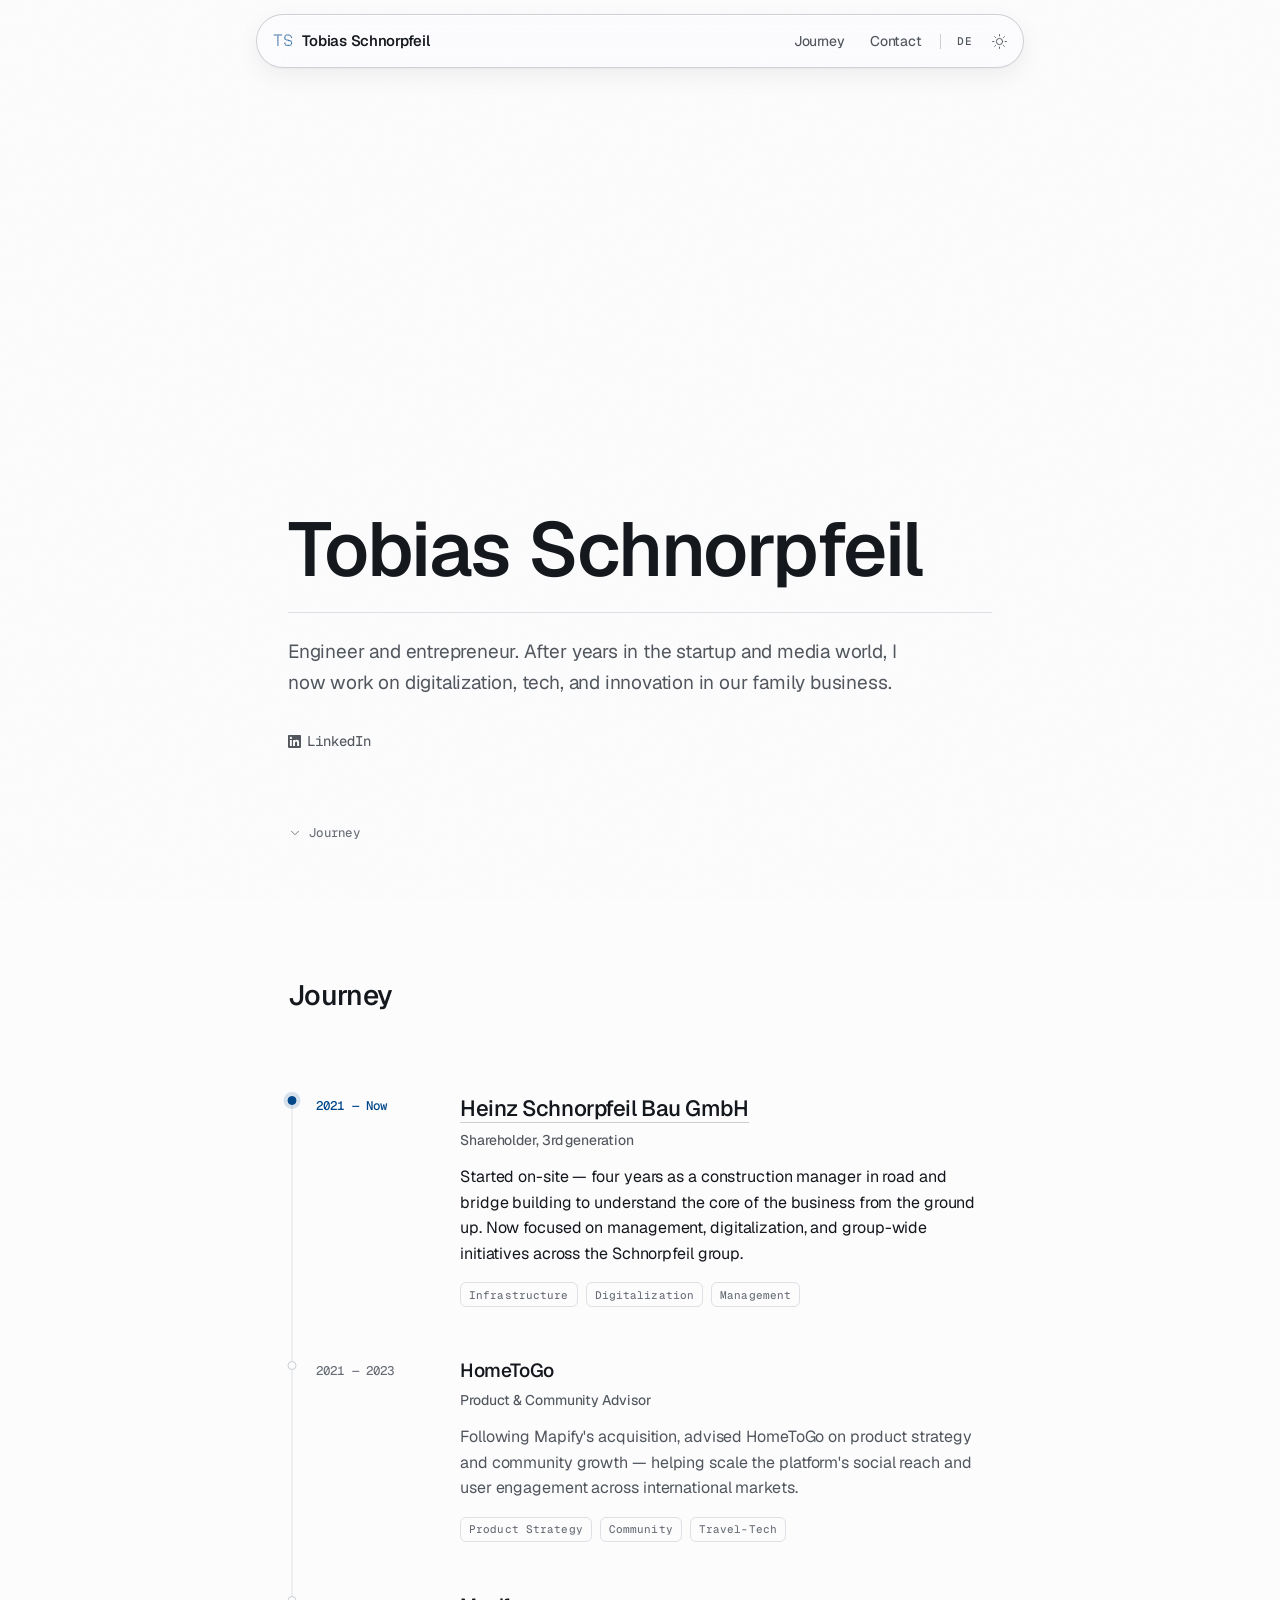
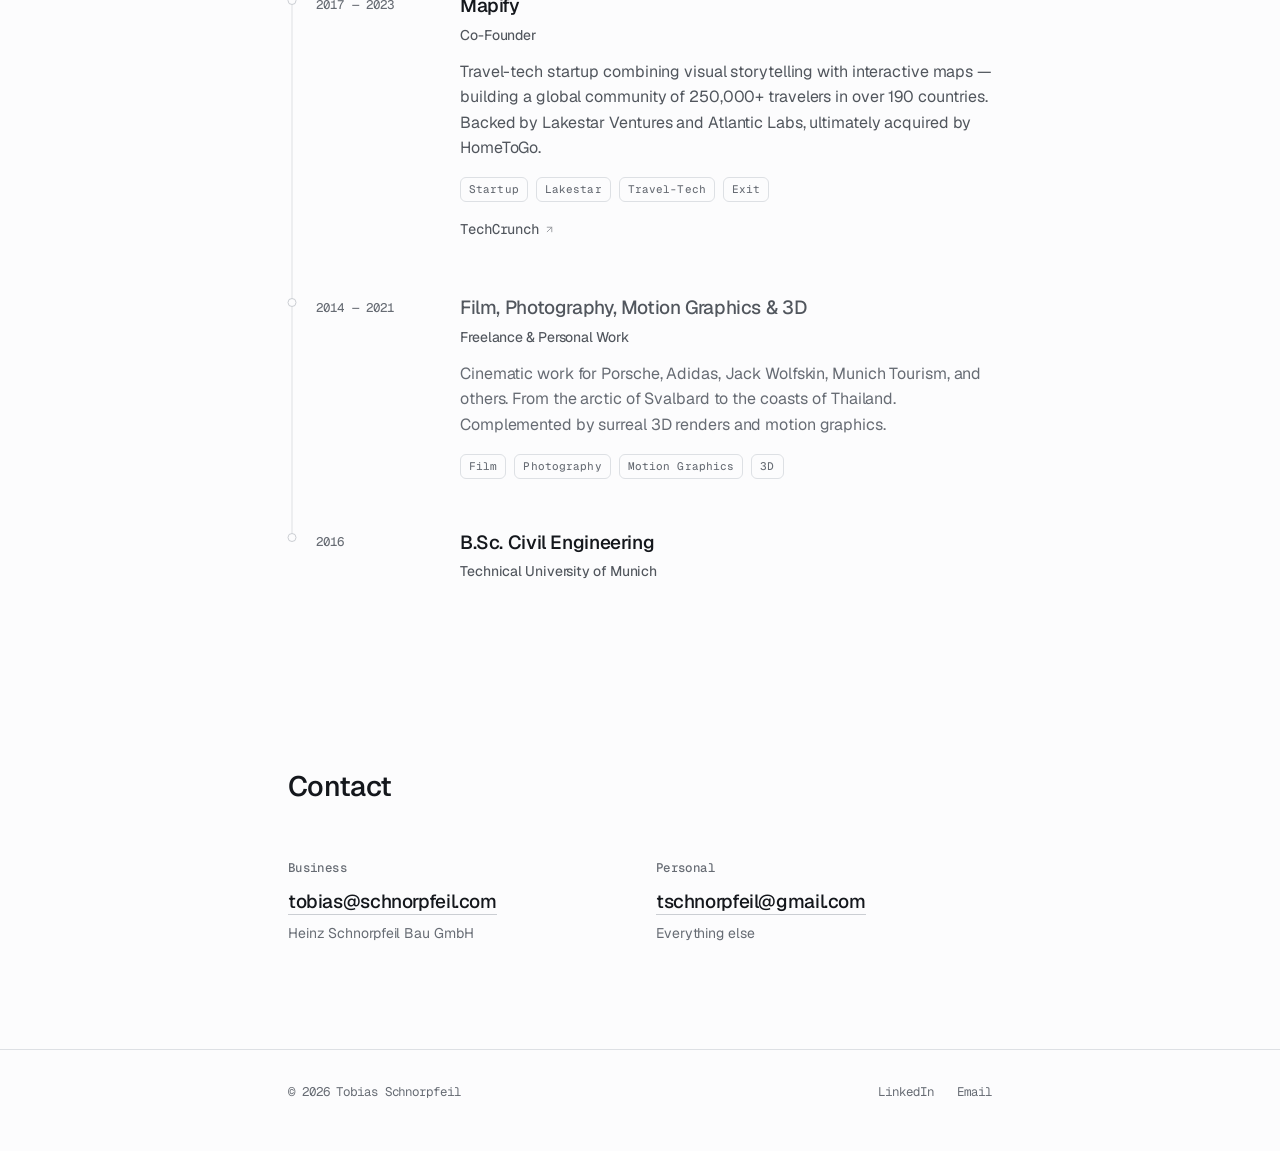
==== index.html @ 25270594 "chore(seo): apply 10/10 audit improvements" ====
<!DOCTYPE html>
<html lang="en" data-theme="light">

<head>
    <meta charset="UTF-8">
    <meta name="viewport" content="width=device-width, initial-scale=1.0, viewport-fit=cover">
    <title>Tobias Schnorpfeil — Engineer & Entrepreneur</title>
    <meta name="description" content="Tobias Schnorpfeil — Engineer & entrepreneur driving digitalization at Heinz Schnorpfeil Bau. Co-founder of Mapify (acquired by HomeToGo).">
    <link rel="alternate" type="text/plain" href="https://tschnorpfeil.com/llms.txt" title="LLM Context">
    <meta name="theme-color" content="#fcfcfd" media="(prefers-color-scheme: light)">
    <meta name="theme-color" content="#0c0e12" media="(prefers-color-scheme: dark)">
    <link rel="icon" type="image/svg+xml" href="/favicon.svg">
    <link rel="icon" type="image/png" sizes="32x32" href="/favicon.png">
    <link rel="apple-touch-icon" sizes="180x180" href="/apple-touch-icon.png">

    <!-- Preload the faces the hero entrance needs immediately -->
    <link rel="preload" href="/fonts/Geist-Variable.woff2" as="font" type="font/woff2" crossorigin>
    <link rel="preload" href="/fonts/GeistPixel-Grid.woff2" as="font" type="font/woff2" crossorigin>
    <link rel="preload" href="/fonts/GeistPixel-Square.woff2" as="font" type="font/woff2" crossorigin>
    <link rel="preload" href="/fonts/GeistPixel-Line.woff2" as="font" type="font/woff2" crossorigin>

    <!-- Set theme before first paint (no flash of light for dark-mode users) -->
    <script>
        (function () {
            try {
                var el = document.documentElement;
                var t = localStorage.getItem('theme') ||
                    (matchMedia('(prefers-color-scheme:dark)').matches ? 'dark' : 'light');
                el.setAttribute('data-theme', t);
                /* Arm the hero "resolve" entrance before paint (no flash), only
                   when motion is allowed. Failsafe drops the class after the
                   run so a stalled script can never leave the name hidden. */
                if (!matchMedia('(prefers-reduced-motion: reduce)').matches) {
                    el.classList.add('anim');
                    setTimeout(function () { el.classList.remove('anim'); }, 2600);
                }
            } catch (e) {}
        })();
    </script>

    <!-- SEO / GEO -->
    <link rel="canonical" href="https://tschnorpfeil.com/">
    <link rel="alternate" hreflang="en" href="https://tschnorpfeil.com/">
    <link rel="alternate" hreflang="de" href="https://tschnorpfeil.com/de/">
    <link rel="alternate" hreflang="x-default" href="https://tschnorpfeil.com/">
    <meta name="robots" content="index, follow">
    <meta name="author" content="Tobias Schnorpfeil">

    <!-- Open Graph -->
    <meta property="og:type" content="profile">
    <meta property="profile:first_name" content="Tobias">
    <meta property="profile:last_name" content="Schnorpfeil">
    <meta property="og:url" content="https://tschnorpfeil.com/">
    <meta property="og:site_name" content="Tobias Schnorpfeil">
    <meta property="og:title" content="Tobias Schnorpfeil — Engineer & Entrepreneur">
    <meta property="og:description" content="Tobias Schnorpfeil — Engineer & entrepreneur driving digitalization at Heinz Schnorpfeil Bau. Co-founder of Mapify (acquired by HomeToGo).">
    <meta property="og:image" content="https://tschnorpfeil.com/og-image.png">
    <meta property="og:image:width" content="1200">
    <meta property="og:image:height" content="630">
    <meta property="og:image:alt" content="Tobias Schnorpfeil — Engineer & Entrepreneur">
    <meta property="og:locale" content="en_US">
    <meta property="og:locale:alternate" content="de_DE">

    <!-- Twitter Card -->
    <meta name="twitter:card" content="summary_large_image">
    <meta name="twitter:title" content="Tobias Schnorpfeil — Engineer & Entrepreneur">
    <meta name="twitter:description" content="Tobias Schnorpfeil — Engineer & entrepreneur driving digitalization at Heinz Schnorpfeil Bau. Co-founder of Mapify (acquired by HomeToGo).">
    <meta name="twitter:image" content="https://tschnorpfeil.com/og-image.png">
    <meta name="twitter:image:alt" content="Tobias Schnorpfeil — Engineer & Entrepreneur">

    <!-- Schema.org JSON-LD (Generative Engine Optimization) -->
    <script type="application/ld+json">
    {
        "@context": "https://schema.org",
        "@graph": [
            {
                "@type": "Person",
                "@id": "https://tschnorpfeil.com/#person",
                "name": "Tobias Schnorpfeil",
                "url": "https://tschnorpfeil.com/",
                "image": "https://tschnorpfeil.com/og-image.png",
                "description": "Tobias Schnorpfeil — Engineer & entrepreneur driving digitalization at Heinz Schnorpfeil Bau. Co-founder of Mapify (acquired by HomeToGo).",
                "jobTitle": "Engineer & Entrepreneur",
                "email": "mailto:tobias@schnorpfeil.com",
                "knowsLanguage": [
                    "en",
                    "de"
                ],
                "worksFor": {
                    "@type": "Organization",
                    "name": "Heinz Schnorpfeil Bau GmbH",
                    "url": "https://www.schnorpfeil.com",
                    "address": {
                        "@type": "PostalAddress",
                        "streetAddress": "Kastellauner Str. 51",
                        "addressLocality": "Treis-Karden",
                        "postalCode": "56253",
                        "addressRegion": "DE-RP",
                        "addressCountry": "DE"
                    }
                },
                "founder": [
                    {
                        "@type": "Organization",
                        "name": "Mapify",
                        "url": "https://techcrunch.com/2018/10/09/mapify/"
                    }
                ],
                "alumniOf": [
                    {
                        "@type": "EducationalOrganization",
                        "name": "Technical University of Munich",
                        "url": "https://www.tum.de",
                        "sameAs": "https://en.wikipedia.org/wiki/Technical_University_of_Munich"
                    }
                ],
                "sameAs": [
                    "https://www.linkedin.com/in/tobias-schnorpfeil-ab95178a/",
                    "https://github.com/tschnorpfeil"
                ],
                "subjectOf": [
                    {
                        "@type": "Article",
                        "url": "https://techcrunch.com/2018/10/09/mapify/"
                    }
                ],
                "knowsAbout": [
                    "Civil Engineering",
                    "Digitalization",
                    "Infrastructure",
                    "Entrepreneurship",
                    "Travel-Tech"
                ]
            },
            {
                "@type": "WebSite",
                "@id": "https://tschnorpfeil.com/#website",
                "url": "https://tschnorpfeil.com/",
                "name": "Tobias Schnorpfeil",
                "inLanguage": [
                    "en",
                    "de"
                ],
                "about": {
                    "@id": "https://tschnorpfeil.com/#person"
                }
            },
            {
                "@type": "ProfilePage",
                "@id": "https://tschnorpfeil.com/#profilepage",
                "url": "https://tschnorpfeil.com/",
                "name": "Tobias Schnorpfeil — Engineer & Entrepreneur",
                "inLanguage": "en",
                "isPartOf": {
                    "@id": "https://tschnorpfeil.com/#website"
                },
                "about": {
                    "@id": "https://tschnorpfeil.com/#person"
                },
                "mainEntity": {
                    "@id": "https://tschnorpfeil.com/#person"
                },
                "dateCreated": "2026-02-16",
                "dateModified": "2026-08-17"
            }
        ]
    }
    </script>

    <style>
        /* Hallmark · genre: modern-minimal · macrostructure: Long Document · theme: custom "CI-Cobalt"
         * enrichment: none (typography-only) · nav: N5 floating pill · footer: Ft2 inline
         * anchor hue: cobalt oklch(40.1% 0.128 254) (#00478A) · display: Geist · outlier: Geist Mono
         * pre-emit critique: P5 H5 E5 S5 R5 V4
         */

        /* ------------------------------------------
           Self-hosted Geist (GDPR compliant, no runtime CDN)
           ------------------------------------------ */
        @font-face {
            font-family: 'Geist';
            src: url('/fonts/Geist-Variable.woff2') format('woff2');
            font-weight: 100 900;
            font-style: normal;
            font-display: swap;
        }

        @font-face {
            font-family: 'Geist Mono';
            src: url('/fonts/GeistMono-Variable.woff2') format('woff2');
            font-weight: 100 900;
            font-style: normal;
            font-display: swap;
        }

        /* Geist Pixel — the wordmark monogram + the hero "resolve" entrance.
           Three forms (Grid/Square/Line) the name iterates through before it
           snaps into Geist Sans. */
        @font-face {
            font-family: 'Geist Pixel Grid';
            src: url('/fonts/GeistPixel-Grid.woff2') format('woff2');
            font-weight: 400;
            font-style: normal;
            font-display: swap;
        }

        @font-face {
            font-family: 'Geist Pixel Square';
            src: url('/fonts/GeistPixel-Square.woff2') format('woff2');
            font-weight: 400;
            font-style: normal;
            font-display: swap;
        }

        @font-face {
            font-family: 'Geist Pixel Line';
            src: url('/fonts/GeistPixel-Line.woff2') format('woff2');
            font-weight: 400;
            font-style: normal;
            font-display: swap;
        }

        /* ------------------------------------------
           Design tokens (OKLCH, referenced by name)
           ------------------------------------------ */
        :root {
            --font-display: 'Geist', ui-sans-serif, system-ui, -apple-system, 'Segoe UI', sans-serif;
            --font-body: 'Geist', ui-sans-serif, system-ui, -apple-system, 'Segoe UI', sans-serif;
            --font-mono: 'Geist Mono', ui-monospace, 'SF Mono', 'Menlo', monospace;
            --font-pixel: 'Geist Pixel Grid', var(--font-mono);

            /* Type scale — major third (1.25), 16px base */
            --text-xs: 0.78rem;
            --text-sm: 0.875rem;
            --text-base: 1rem;
            --text-md: 1.1875rem;
            --text-lg: 1.375rem;
            --text-xl: 1.75rem;
            --text-display: clamp(2.75rem, 6vw + 0.4rem, 4.75rem);

            /* 4-pt spacing scale */
            --space-2xs: 0.5rem;
            --space-xs: 0.75rem;
            --space-sm: 1rem;
            --space-md: 1.5rem;
            --space-lg: 2rem;
            --space-xl: 3rem;
            --space-2xl: 4.5rem;

            /* Reading measure */
            --measure: 40rem;
            --measure-wide: 48rem;

            --radius-pill: 100px;
            --radius-tight: 6px;

            --ease-out: cubic-bezier(0.16, 1, 0.3, 1);
            --ease-in: cubic-bezier(0.7, 0, 0.84, 0);
            --dur-micro: 120ms;
            --dur-short: 220ms;
            --dur-long: 420ms;
        }

        /* Light — cool engineered near-white */
        [data-theme="light"] {
            --paper: oklch(99.1% 0.001 286);
            --paper-2: oklch(97.2% 0.003 260);
            --ink: oklch(20.4% 0.011 261);
            --ink-2: oklch(45% 0.014 260);
            --ink-3: oklch(53% 0.013 260);
            --rule: oklch(90.5% 0.006 260);
            --rule-2: oklch(85% 0.008 260);
            --accent: oklch(40.1% 0.128 254);
            --accent-bright: oklch(52% 0.17 256);
            --accent-ink: oklch(99% 0.001 286);
            --focus: oklch(52% 0.17 256);
            --grid-line: oklch(52% 0.17 256 / 0.05);
            --glass-bg: oklch(99.1% 0.001 286 / 0.55);
            --glass-bg-strong: oklch(99.1% 0.001 286 / 0.82);
            --glass-border: oklch(80% 0.01 260 / 0.7);
            --glass-hi: oklch(100% 0 0 / 0.6);
            --glass-shadow: 0 1px 2px oklch(0% 0 0 / 0.04), 0 8px 24px oklch(0% 0 0 / 0.06);
            --glass-shadow-strong: 0 1px 2px oklch(0% 0 0 / 0.05), 0 12px 32px oklch(0% 0 0 / 0.09);
            --grain-opacity: 0.022;
        }

        /* Dark — cool near-black, brightened accent for legibility */
        [data-theme="dark"] {
            --paper: oklch(16.5% 0.008 262);
            --paper-2: oklch(20.5% 0.01 262);
            --ink: oklch(96% 0.003 286);
            --ink-2: oklch(72% 0.012 260);
            --ink-3: oklch(60% 0.012 260);
            --rule: oklch(27% 0.012 262);
            --rule-2: oklch(33% 0.014 262);
            --accent: oklch(70% 0.15 254);
            --accent-bright: oklch(74% 0.155 256);
            --accent-ink: oklch(16.5% 0.008 262);
            --focus: oklch(74% 0.155 256);
            --grid-line: oklch(74% 0.155 256 / 0.07);
            --glass-bg: oklch(20% 0.01 262 / 0.5);
            --glass-bg-strong: oklch(18% 0.01 262 / 0.72);
            --glass-border: oklch(45% 0.02 262 / 0.5);
            --glass-hi: oklch(100% 0 0 / 0.1);
            --glass-shadow: 0 1px 2px oklch(0% 0 0 / 0.22), 0 10px 30px oklch(0% 0 0 / 0.38);
            --glass-shadow-strong: 0 1px 2px oklch(0% 0 0 / 0.28), 0 14px 36px oklch(0% 0 0 / 0.48);
            --grain-opacity: 0.03;
        }

        /* ------------------------------------------
           Reset & base
           ------------------------------------------ */
        *,
        *::before,
        *::after {
            margin: 0;
            padding: 0;
            box-sizing: border-box;
        }

        html {
            scroll-behavior: smooth;
            scroll-padding-top: calc(84px + env(safe-area-inset-top, 0px));
            -webkit-font-smoothing: antialiased;
            -moz-osx-font-smoothing: grayscale;
            overflow-x: clip;
            /* Vertical scrolling only — no pinch-zoom, no horizontal pan.
               Backs up the viewport meta on iOS Safari, which ignores
               user-scalable=no. */
            touch-action: pan-y;
        }

        body {
            font-family: var(--font-body);
            background: var(--paper);
            color: var(--ink);
            font-size: var(--text-base);
            font-weight: 400;
            line-height: 1.65;
            letter-spacing: -0.006em;
            overflow-x: clip;
            transition: background var(--dur-long) var(--ease-out), color var(--dur-short) var(--ease-out);
        }

        /* Grain overlay (GDPR-safe inline data-uri) */
        body::after {
            content: '';
            position: fixed;
            inset: 0;
            pointer-events: none;
            z-index: 60;
            opacity: var(--grain-opacity);
            background-image: url("data:image/svg+xml,%3Csvg viewBox='0 0 256 256' xmlns='http://www.w3.org/2000/svg'%3E%3Cfilter id='noise'%3E%3CfeTurbulence type='fractalNoise' baseFrequency='0.9' numOctaves='4' stitchTiles='stitch'/%3E%3C/filter%3E%3Crect width='100%25' height='100%25' filter='url(%23noise)'/%3E%3C/svg%3E");
            background-repeat: repeat;
            background-size: 256px 256px;
        }

        ::selection {
            background: var(--accent);
            color: var(--accent-ink);
        }

        a {
            color: inherit;
            text-decoration: none;
        }

        :focus-visible {
            outline: 2px solid var(--focus);
            outline-offset: 3px;
            border-radius: 3px;
        }

        /* Skip-link / in-page nav move focus to their target section for
           screen-reader users. Those targets get tabindex="-1" from JS — they
           are landmarks, not controls, so suppress the ring (it would otherwise
           flash a stray accent line across a full-width section). Real controls
           keep their :focus-visible ring. */
        [tabindex="-1"]:focus { outline: none; }

        /* ------------------------------------------
           Layout
           ------------------------------------------ */
        .wrap {
            width: 100%;
            max-width: var(--measure-wide);
            margin: 0 auto;
            padding: 0 var(--space-lg);
        }

        /* ------------------------------------------
           Nav — N5 floating pill
           ------------------------------------------ */
        /* Technical glass pill — translucent surface + light blur, hairline
           border, one crisp specular top edge. Present over the hero (anchored)
           and densifies on scroll. translateX establishes a compositing layer,
           which keeps the backdrop-filter stable on iOS Safari. */
        .nav {
            position: fixed;
            top: calc(env(safe-area-inset-top, 0px) + 0.9rem);
            left: 50%;
            transform: translateX(-50%);
            z-index: 100;
            width: min(calc(100% - 1.5rem), 48rem);
            display: flex;
            justify-content: space-between;
            align-items: center;
            gap: var(--space-sm);
            padding: 0.5rem 0.5rem 0.5rem 1rem;
            border: 0.5px solid var(--glass-border);
            border-radius: var(--radius-pill);
            background: var(--glass-bg);
            box-shadow: inset 0 1px 0 var(--glass-hi), var(--glass-shadow);
            -webkit-backdrop-filter: saturate(160%) blur(14px);
            backdrop-filter: saturate(160%) blur(14px);
            transition: background var(--dur-short) var(--ease-out),
                border-color var(--dur-short) var(--ease-out),
                box-shadow var(--dur-short) var(--ease-out);
        }

        .nav.scrolled {
            background: var(--glass-bg-strong);
            box-shadow: inset 0 1px 0 var(--glass-hi), var(--glass-shadow-strong);
        }

        /* Safari (incl. iOS) that can't composite backdrop-filter falls back to
           the denser opaque surface so text never sits on a see-through pill. */
        @supports not ((-webkit-backdrop-filter: blur(1px)) or (backdrop-filter: blur(1px))) {
            .nav { background: var(--glass-bg-strong); }
        }

        .nav-name {
            display: inline-flex;
            align-items: center;
            gap: 0.5rem;
            font-family: var(--font-display);
            font-size: 0.9375rem;
            font-weight: 550;
            letter-spacing: -0.02em;
            color: var(--ink);
            white-space: nowrap;
        }

        /* The single Geist Pixel Grid moment — the brand monogram */
        .monogram {
            font-family: var(--font-pixel);
            font-size: 1rem;
            line-height: 1;
            color: var(--accent);
            letter-spacing: 0.02em;
        }

        [data-theme="dark"] .monogram {
            color: var(--accent-bright);
        }

        .nav-right {
            display: flex;
            align-items: center;
            gap: 0.15rem;
        }

        .nav-link {
            font-size: var(--text-sm);
            font-weight: 450;
            color: var(--ink-2);
            padding: 0.4rem 0.7rem;
            border-radius: var(--radius-tight);
            white-space: nowrap;
            transition: color var(--dur-micro) var(--ease-out), background var(--dur-micro) var(--ease-out);
        }

        .nav-link:hover {
            color: var(--ink);
            background: var(--paper-2);
        }

        .nav-sep {
            width: 1px;
            height: 15px;
            background: var(--rule-2);
            margin: 0 0.3rem;
        }

        .btn-icon {
            min-width: 32px;
            height: 32px;
            border: none;
            border-radius: var(--radius-tight);
            background: transparent;
            color: var(--ink-2);
            cursor: pointer;
            display: inline-flex;
            align-items: center;
            justify-content: center;
            transition: color var(--dur-micro) var(--ease-out), background var(--dur-micro) var(--ease-out);
            font-family: var(--font-mono);
            font-size: 0.6875rem;
            font-weight: 500;
            letter-spacing: 0.03em;
        }

        .btn-icon:hover {
            color: var(--ink);
            background: var(--paper-2);
        }

        .btn-lang {
            padding: 0 0.5rem;
            text-transform: uppercase;
        }

        /* ------------------------------------------
           Hero / document masthead
           ------------------------------------------ */
        .hero {
            min-height: 100svh;
            display: flex;
            align-items: flex-end;
            padding-top: calc(96px + env(safe-area-inset-top, 0px));
            padding-bottom: 16svh;
            position: relative;
        }

        /* Blueprint grid — the one "unique touch", confined to the masthead,
           faded out radially so it never reads as a full-page background */
        .hero::before {
            content: '';
            position: absolute;
            inset: 0;
            pointer-events: none;
            z-index: 0;
            background-image:
                linear-gradient(to right, var(--grid-line) 0.5px, transparent 0.5px),
                linear-gradient(to bottom, var(--grid-line) 0.5px, transparent 0.5px);
            background-size: 2.25rem 2.25rem;
            -webkit-mask-image: radial-gradient(120% 80% at 15% 90%, #000 0%, transparent 68%);
            mask-image: radial-gradient(120% 80% at 15% 90%, #000 0%, transparent 68%);
        }

        .hero-inner {
            position: relative;
            z-index: 1;
            width: 100%;
        }

        .hero h1 {
            font-family: var(--font-display);
            font-size: var(--text-display);
            font-weight: 560;
            letter-spacing: -0.02em;
            line-height: 1.02;
            margin-bottom: var(--space-md);
        }

        .hero-word { display: inline; white-space: nowrap; }

        .hero-char { font-weight: inherit; }

        /* "Resolve" entrance: the name plots onto the grid as pixel ghosts,
           iterates through Geist Pixel forms, then snaps into Geist Sans.
           Active only under html.anim (JS + motion allowed). The DEFAULT state
           below is the final resolved name — so no-JS and reduced-motion users
           get it instantly, with no animation. */
        .anim .hero-char { opacity: 0; }
        .anim .hero-char.is-plotted { opacity: 1; }
        .anim .hero-char {
            transition: color 110ms linear, transform 200ms var(--ease-out);
        }
        .hero-char.is-ghost { color: var(--accent); }
        [data-theme="dark"] .hero-char.is-ghost { color: var(--accent-bright); }

        .hero-rule {
            height: 1px;
            background: var(--rule);
            transform-origin: left center;
            margin-bottom: var(--space-md);
        }
        .anim .hero-rule { opacity: 0; animation: drawRule 0.8s var(--ease-out) 1.15s forwards; }

        .hero-desc {
            max-width: var(--measure);
            font-size: var(--text-md);
            line-height: 1.6;
            color: var(--ink-2);
            font-weight: 400;
            letter-spacing: -0.01em;
            margin-bottom: var(--space-lg);
        }
        .anim .hero-desc { opacity: 0; animation: up 0.7s var(--ease-out) 1.3s forwards; }

        .hero-social {
            display: flex;
            gap: var(--space-md);
            flex-wrap: wrap;
        }
        .anim .hero-social { opacity: 0; animation: up 0.7s var(--ease-out) 1.42s forwards; }

        .social-link {
            display: inline-flex;
            align-items: center;
            gap: 0.4rem;
            font-family: var(--font-mono);
            font-size: var(--text-sm);
            font-weight: 450;
            color: var(--ink-2);
            padding-bottom: 2px;
            border-bottom: 1px solid transparent;
            transition: color var(--dur-micro) var(--ease-out), border-color var(--dur-micro) var(--ease-out);
        }

        .social-link:hover {
            color: var(--ink);
            border-bottom-color: var(--accent-bright);
        }

        .social-link svg {
            width: 13px;
            height: 13px;
        }

        /* Scroll cue — left-aligned, fades in last, static after (no loop) */
        .hero-scroll-wrap {
            position: absolute;
            left: 0;
            right: 0;
            bottom: 5svh;
            z-index: 1;
            pointer-events: none;
        }

        .hero-scroll {
            display: inline-flex;
            align-items: center;
            gap: 0.45rem;
            min-height: 44px;
            padding: 0 0.5rem;
            margin-left: -0.5rem;
            pointer-events: auto;
            font-family: var(--font-mono);
            font-size: var(--text-xs);
            font-weight: 450;
            letter-spacing: 0.02em;
            color: var(--ink-3);
            transition: color var(--dur-micro) var(--ease-out);
        }
        .anim .hero-scroll { opacity: 0; animation: up 0.8s var(--ease-out) 1.55s forwards; }

        .hero-scroll:hover { color: var(--ink); }

        .hero-scroll svg {
            width: 14px;
            height: 14px;
            transition: transform var(--dur-micro) var(--ease-out);
        }

        .hero-scroll:hover svg { transform: translateY(2px); }

        /* ------------------------------------------
           Document sections
           ------------------------------------------ */
        section {
            padding: var(--space-2xl) 0;
        }

        .section-head {
            margin-bottom: var(--space-xl);
        }

        .section-title {
            font-family: var(--font-display);
            font-size: var(--text-xl);
            font-weight: 540;
            letter-spacing: -0.025em;
            color: var(--ink);
        }

        /* Section-title "resolve" echo — a quieter version of the hero entrance,
           run once on first scroll-in. JS wraps the visible chars, animates,
           then restores plain text. Not gated by .anim (it's harmless static
           markup otherwise); the JS itself respects reduced-motion. */
        .rchar {
            display: inline-block;
            text-align: center;
            transition: color 110ms linear, transform 180ms var(--ease-out);
        }
        .rchar.is-ghost { color: var(--accent); }
        [data-theme="dark"] .rchar.is-ghost { color: var(--accent-bright); }

        /* ------------------------------------------
           Journey — document entries
           ------------------------------------------ */
        .journey {
            position: relative;
            padding-left: 1.75rem;
        }

        .entry {
            position: relative;
            display: grid;
            grid-template-columns: 7rem 1fr;
            gap: var(--space-lg);
            padding: var(--space-md) 0;
        }

        /* Timeline connector — runs node-to-node, auto-length */
        .entry:not(:last-child)::before {
            content: '';
            position: absolute;
            left: calc(4px - 1.75rem);
            top: calc(var(--space-md) + 0.7rem - 1px);
            height: 100%;
            width: 1px;
            background: var(--rule);
            transform: translateX(-50%);
        }

        /* Timeline node — vertically centred on the year's first line */
        .entry::after {
            content: '';
            position: absolute;
            left: calc(4px - 1.75rem);
            top: calc(var(--space-md) + 0.7rem - 5px);
            width: 9px;
            height: 9px;
            border-radius: 50%;
            background: var(--paper);
            border: 1.5px solid var(--rule-2);
            transform: translateX(-50%);
        }

        .entry--now::after {
            background: var(--accent);
            border-color: var(--accent);
            box-shadow: 0 0 0 4px color-mix(in oklch, var(--accent) 15%, transparent);
        }

        [data-theme="dark"] .entry--now::after {
            background: var(--accent-bright);
            border-color: var(--accent-bright);
            box-shadow: 0 0 0 4px color-mix(in oklch, var(--accent-bright) 20%, transparent);
        }

        .entry-time {
            font-family: var(--font-mono);
            font-size: var(--text-xs);
            font-weight: 450;
            color: var(--ink-3);
            letter-spacing: 0.01em;
            font-variant-numeric: tabular-nums;
            padding-top: 0.35rem;
        }

        .entry--now .entry-time {
            color: var(--accent);
            font-weight: 500;
        }

        [data-theme="dark"] .entry--now .entry-time { color: var(--accent-bright); }

        .entry-title {
            font-family: var(--font-display);
            font-size: var(--text-md);
            font-weight: 530;
            letter-spacing: -0.02em;
            margin-bottom: 0.15rem;
            color: var(--ink);
        }

        /* Current role leads the document */
        .entry--now .entry-title { font-size: var(--text-lg); }
        .entry--now .entry-desc { color: var(--ink); }

        /* Old media recedes */
        .entry--muted .entry-title { font-weight: 480; color: var(--ink-2); }
        .entry--muted .entry-desc { color: var(--ink-3); }

        .entry-title a {
            border-bottom: 1px solid var(--rule-2);
            transition: border-color var(--dur-micro) var(--ease-out), color var(--dur-micro) var(--ease-out);
        }

        .entry-title a:hover {
            color: var(--accent);
            border-bottom-color: var(--accent-bright);
        }

        [data-theme="dark"] .entry-title a:hover {
            color: var(--accent-bright);
        }

        .entry-sub {
            font-size: var(--text-sm);
            font-weight: 450;
            color: var(--ink-2);
            margin-bottom: var(--space-xs);
        }

        .entry-desc {
            font-size: var(--text-base);
            font-weight: 400;
            line-height: 1.6;
            color: var(--ink-2);
            max-width: 34rem;
        }

        .tags {
            display: flex;
            gap: var(--space-2xs);
            flex-wrap: wrap;
            margin-top: var(--space-sm);
        }

        .tag {
            font-family: var(--font-mono);
            font-size: 0.6875rem;
            font-weight: 450;
            letter-spacing: 0.01em;
            padding: 0.15rem 0.5rem;
            border-radius: var(--radius-tight);
            border: 0.5px solid var(--rule);
            color: var(--ink-3);
        }

        .entry-links {
            display: flex;
            gap: var(--space-md);
            flex-wrap: wrap;
            margin-top: var(--space-sm);
        }

        .entry-link {
            display: inline-flex;
            align-items: center;
            gap: 0.3rem;
            font-family: var(--font-mono);
            font-size: var(--text-sm);
            font-weight: 450;
            color: var(--ink-2);
            padding-bottom: 2px;
            border-bottom: 1px solid transparent;
            transition: color var(--dur-micro) var(--ease-out), border-color var(--dur-micro) var(--ease-out);
        }

        .entry-link:hover {
            color: var(--ink);
            border-bottom-color: var(--accent-bright);
        }

        .entry-link svg {
            width: 11px;
            height: 11px;
            opacity: 0.6;
            transition: transform var(--dur-micro) var(--ease-out), opacity var(--dur-micro) var(--ease-out);
        }

        .entry-link:hover svg {
            transform: translate(2px, -2px);
            opacity: 1;
        }

        /* ------------------------------------------
           Contact
           ------------------------------------------ */
        .contact-grid {
            display: grid;
            grid-template-columns: 1fr 1fr;
            gap: var(--space-lg);
        }

        .contact-label {
            font-family: var(--font-mono);
            font-size: var(--text-xs);
            font-weight: 500;
            letter-spacing: 0.03em;
            color: var(--ink-3);
            margin-bottom: var(--space-2xs);
        }

        .contact-email {
            font-family: var(--font-display);
            font-size: var(--text-md);
            font-weight: 500;
            letter-spacing: -0.02em;
            color: var(--ink);
            border-bottom: 1px solid var(--rule-2);
            transition: color var(--dur-micro) var(--ease-out), border-color var(--dur-micro) var(--ease-out);
        }

        .contact-email:hover {
            color: var(--accent);
            border-bottom-color: var(--accent-bright);
        }

        [data-theme="dark"] .contact-email:hover { color: var(--accent-bright); }

        .contact-note {
            font-size: var(--text-sm);
            color: var(--ink-3);
            margin-top: 0.3rem;
            font-weight: 400;
        }

        /* ------------------------------------------
           Footer — Ft2 inline single line
           ------------------------------------------ */
        .footer {
            padding: var(--space-lg) 0 var(--space-xl);
            border-top: 0.5px solid var(--rule);
            margin-top: var(--space-lg);
        }

        .footer-inner {
            display: flex;
            justify-content: space-between;
            align-items: center;
            gap: var(--space-md);
            flex-wrap: wrap;
            font-family: var(--font-mono);
            font-size: var(--text-xs);
            color: var(--ink-3);
        }

        .footer-links {
            display: flex;
            gap: var(--space-md);
            flex-wrap: wrap;
        }

        .footer-links a {
            color: var(--ink-3);
            transition: color var(--dur-micro) var(--ease-out);
        }

        .footer-links a:hover { color: var(--ink); }

        /* ------------------------------------------
           Load-only hero orchestration (Long Document: no scroll reveals)
           ------------------------------------------ */
        @keyframes up {
            from { opacity: 0; transform: translateY(10px); }
            to { opacity: 1; transform: translateY(0); }
        }

        @keyframes drawRule {
            from { opacity: 0; transform: scaleX(0); }
            to { opacity: 1; transform: scaleX(1); }
        }

        @media (prefers-reduced-motion: reduce) {
            html { scroll-behavior: auto; }

            .hero-char, .hero-rule, .hero-desc, .hero-social, .hero-scroll {
                opacity: 1 !important;
                transform: none !important;
                animation: none !important;
            }

            *, *::before, *::after {
                animation-duration: 150ms !important;
                transition-duration: 150ms !important;
            }
        }

        @media (prefers-reduced-data: reduce) {
            body::after { display: none; }
            .hero::before { display: none; }
        }

        .skip-link {
            position: absolute;
            top: 0.5rem;
            left: 50%;
            z-index: 200;
            transform: translate(-50%, -160%);
            padding: 0.5rem 1rem;
            background: var(--ink);
            color: var(--paper);
            border-radius: var(--radius-tight);
            font-size: var(--text-sm);
            font-weight: 500;
            transition: transform var(--dur-short) var(--ease-out);
        }

        .skip-link:focus {
            transform: translate(-50%, 0);
            outline: none;
        }

        /* Short viewports (landscape phones): the cue would crowd the fold */
        @media (max-height: 620px) {
            .hero-scroll-wrap { display: none; }
        }

        /* ------------------------------------------
           Responsive
           ------------------------------------------ */
        @media (max-width: 720px) {
            .wrap { padding: 0 var(--space-md); }

            .nav {
                /* align the pill's edges with the content gutter (.wrap padding) */
                width: calc(100% - 3rem);
                padding: 0.4rem 0.4rem 0.4rem 0.85rem;
            }

            .nav-link, .nav-sep { display: none; }

            section { padding: var(--space-xl) 0; }

            .hero { padding-bottom: 12svh; }

            .entry {
                grid-template-columns: 1fr;
                gap: var(--space-2xs);
                padding-left: 1.25rem;
            }

            .entry-time { padding-top: 0; }

            .entry::after,
            .entry:not(:last-child)::before { left: 3px; }

            .entry::after { top: calc(var(--space-md) + 0.15rem); }

            .entry:not(:last-child)::before { top: calc(var(--space-md) + 0.15rem + 4px); }

            .contact-grid { grid-template-columns: 1fr; }
        }
    </style>
    <noscript>
        <style>
            .hero-char, .hero-rule, .hero-desc, .hero-social, .hero-scroll {
                opacity: 1 !important;
                transform: none !important;
                animation: none !important;
            }
        </style>
    </noscript>
</head>

<body>

    <a href="#main" class="skip-link">Skip to content</a>

    <!-- NAV — N5 floating pill -->
    <nav class="nav">
        <a href="#main" class="nav-name"><span class="monogram" aria-hidden="true">TS</span> Tobias Schnorpfeil</a>
        <div class="nav-right">
            <a href="#journey" class="nav-link">Journey</a>
            <a href="#contact" class="nav-link">Contact</a>
            <div class="nav-sep"></div>
            <a href="/de/" class="btn-icon btn-lang" hreflang="de" lang="de" aria-label="Switch to German">DE</a>
            <button type="button" class="btn-icon" onclick="toggleTheme()" aria-label="Toggle theme">
                <svg data-icon="sun" width="15" height="15" viewBox="0 0 24 24" fill="none" stroke="currentColor" stroke-width="1.5" stroke-linecap="round" aria-hidden="true">
                    <circle cx="12" cy="12" r="5" />
                    <line x1="12" y1="1" x2="12" y2="3" /><line x1="12" y1="21" x2="12" y2="23" />
                    <line x1="4.22" y1="4.22" x2="5.64" y2="5.64" /><line x1="18.36" y1="18.36" x2="19.78" y2="19.78" />
                    <line x1="1" y1="12" x2="3" y2="12" /><line x1="21" y1="12" x2="23" y2="12" />
                    <line x1="4.22" y1="19.78" x2="5.64" y2="18.36" /><line x1="18.36" y1="5.64" x2="19.78" y2="4.22" />
                </svg>
                <svg data-icon="moon" width="15" height="15" viewBox="0 0 24 24" fill="none" stroke="currentColor" stroke-width="1.5" stroke-linecap="round" aria-hidden="true" style="display:none">
                    <path d="M21 12.79A9 9 0 1 1 11.21 3 7 7 0 0 0 21 12.79z" />
                </svg>
            </button>
        </div>
    </nav>

    <!-- HERO / masthead -->
    <main id="main">
    <section class="hero" tabindex="-1">
        <div class="wrap">
            <div class="hero-inner">
                <h1 class="hero-title">
                    <span class="hero-word"><span class="hero-char">T</span><span class="hero-char">o</span><span class="hero-char">b</span><span class="hero-char">i</span><span class="hero-char">a</span><span class="hero-char">s</span></span> <span class="hero-word"><span class="hero-char">S</span><span class="hero-char">c</span><span class="hero-char">h</span><span class="hero-char">n</span><span class="hero-char">o</span><span class="hero-char">r</span><span class="hero-char">p</span><span class="hero-char">f</span><span class="hero-char">e</span><span class="hero-char">i</span><span class="hero-char">l</span></span>
                </h1>
                <div class="hero-rule" aria-hidden="true"></div>
                <p class="hero-desc">
                    Engineer and entrepreneur. After years in the startup and media world, I now work on digitalization, tech, and innovation in our family business.
                </p>
                <div class="hero-social">
                    <a href="https://www.linkedin.com/in/tobias-schnorpfeil-ab95178a/" target="_blank" rel="me noopener" class="social-link">
                        <svg viewBox="0 0 24 24" fill="currentColor" aria-hidden="true"><path d="M20.447 20.452h-3.554v-5.569c0-1.328-.027-3.037-1.852-3.037-1.853 0-2.136 1.445-2.136 2.939v5.667H9.351V9h3.414v1.561h.046c.477-.9 1.637-1.85 3.37-1.85 3.601 0 4.267 2.37 4.267 5.455v6.286zM5.337 7.433c-1.144 0-2.063-.926-2.063-2.065 0-1.138.92-2.063 2.063-2.063 1.14 0 2.064.925 2.064 2.063 0 1.139-.925 2.065-2.064 2.065zm1.782 13.019H3.555V9h3.564v11.452zM22.225 0H1.771C.792 0 0 .774 0 1.729v20.542C0 23.227.792 24 1.771 24h20.451C23.2 24 24 23.227 24 22.271V1.729C24 .774 23.2 0 22.222 0h.003z" /></svg>
                        LinkedIn
                    </a>
                </div>
            </div>
        </div>
        <div class="wrap hero-scroll-wrap">
            <a href="#journey" class="hero-scroll">
                <svg viewBox="0 0 24 24" fill="none" stroke="currentColor" stroke-width="1.5" stroke-linecap="round" stroke-linejoin="round" aria-hidden="true"><polyline points="6 9 12 15 18 9" /></svg>
                Journey
            </a>
        </div>
    </section>

    <!-- JOURNEY -->
    <section id="journey" tabindex="-1">
        <div class="wrap">
            <div class="section-head">
                <h2 class="section-title">Journey</h2>
            </div>
            <div class="journey">

                <div class="entry entry--now">
                    <span class="entry-time">2021 — Now</span>
                    <div>
                        <p class="entry-title"><a href="https://www.schnorpfeil.com" target="_blank" rel="noopener">Heinz Schnorpfeil Bau GmbH</a></p>
                        <p class="entry-sub">Shareholder, 3rd generation</p>
                        <p class="entry-desc">
                            Started on-site — four years as a construction manager in road and bridge building to understand the core of the business from the ground up. Now focused on management, digitalization, and group-wide initiatives across the Schnorpfeil group.
                        </p>
                        <div class="tags">
                            <span class="tag">Infrastructure</span>
                            <span class="tag">Digitalization</span>
                            <span class="tag">Management</span>
                        </div>
                    </div>
                </div>

                <div class="entry">
                    <span class="entry-time">2021 — 2023</span>
                    <div>
                        <p class="entry-title">HomeToGo</p>
                        <p class="entry-sub">Product &amp; Community Advisor</p>
                        <p class="entry-desc">
                            Following Mapify's acquisition, advised HomeToGo on product strategy and community growth — helping scale the platform's social reach and user engagement across international markets.
                        </p>
                        <div class="tags">
                            <span class="tag">Product Strategy</span>
                            <span class="tag">Community</span>
                            <span class="tag">Travel-Tech</span>
                        </div>
                    </div>
                </div>

                <div class="entry">
                    <span class="entry-time">2017 — 2023</span>
                    <div>
                        <p class="entry-title">Mapify</p>
                        <p class="entry-sub">Co-Founder</p>
                        <p class="entry-desc">
                            Travel-tech startup combining visual storytelling with interactive maps — building a global community of 250,000+ travelers in over 190 countries. Backed by Lakestar Ventures and Atlantic Labs, ultimately acquired by HomeToGo.
                        </p>
                        <div class="tags">
                            <span class="tag">Startup</span>
                            <span class="tag">Lakestar</span>
                            <span class="tag">Travel-Tech</span>
                            <span class="tag">Exit</span>
                        </div>
                        <div class="entry-links">
                            <a href="https://techcrunch.com/2018/10/09/mapify/" target="_blank" rel="noopener" class="entry-link">TechCrunch <svg viewBox="0 0 24 24" fill="none" stroke="currentColor" stroke-width="2" stroke-linecap="round" aria-hidden="true"><line x1="7" y1="17" x2="17" y2="7" /><polyline points="7 7 17 7 17 17" /></svg></a>
                        </div>
                    </div>
                </div>

                <div class="entry entry--muted">
                    <span class="entry-time">2014 — 2021</span>
                    <div>
                        <p class="entry-title">Film, Photography, Motion Graphics &amp; 3D</p>
                        <p class="entry-sub">Freelance &amp; Personal Work</p>
                        <p class="entry-desc">
                            Cinematic work for Porsche, Adidas, Jack Wolfskin, Munich Tourism, and others. From the arctic of Svalbard to the coasts of Thailand. Complemented by surreal 3D renders and motion graphics.
                        </p>
                        <div class="tags">
                            <span class="tag">Film</span>
                            <span class="tag">Photography</span>
                            <span class="tag">Motion Graphics</span>
                            <span class="tag">3D</span>
                        </div>
                    </div>
                </div>

                <div class="entry">
                    <span class="entry-time">2016</span>
                    <div>
                        <p class="entry-title">B.Sc. Civil Engineering</p>
                        <p class="entry-sub">Technical University of Munich</p>
                    </div>
                </div>

            </div>
        </div>
    </section>

    <!-- CONTACT -->
    <section id="contact" tabindex="-1">
        <div class="wrap">
            <div class="section-head">
                <h2 class="section-title">Contact</h2>
            </div>
            <div class="contact-grid">
                <div>
                    <p class="contact-label">Business</p>
                    <a href="mailto:tobias@schnorpfeil.com" class="contact-email">tobias@schnorpfeil.com</a>
                    <p class="contact-note">Heinz Schnorpfeil Bau GmbH</p>
                </div>
                <div>
                    <p class="contact-label">Personal</p>
                    <a href="mailto:tschnorpfeil@gmail.com" class="contact-email">tschnorpfeil@gmail.com</a>
                    <p class="contact-note">Everything else</p>
                </div>
            </div>
        </div>
    </section>
    </main>

    <!-- FOOTER — Ft2 inline single line -->
    <footer class="footer">
        <div class="wrap">
            <div class="footer-inner">
                <span>© 2026 Tobias Schnorpfeil</span>
                <div class="footer-links">
                    <a href="https://www.linkedin.com/in/tobias-schnorpfeil-ab95178a/" target="_blank" rel="me noopener">LinkedIn</a>
                    <a href="mailto:tobias@schnorpfeil.com">Email</a>
                </div>
            </div>
        </div>
    </footer>

    <script>
        /* Theme toggle */
        function toggleTheme() {
            var h = document.documentElement;
            var next = h.getAttribute('data-theme') === 'light' ? 'dark' : 'light';
            h.setAttribute('data-theme', next);
            localStorage.setItem('theme', next);
            updateIcon(next);
        }
        function updateIcon(t) {
            document.querySelector('[data-icon="sun"]').style.display = t === 'dark' ? 'none' : 'block';
            document.querySelector('[data-icon="moon"]').style.display = t === 'dark' ? 'block' : 'none';
        }

        /* In-page links: smooth scroll + move focus so the skip-link (and nav)
           actually land keyboard / screen-reader users on the target. */
        var prefersReduced = matchMedia('(prefers-reduced-motion: reduce)');
        document.querySelectorAll('a[href^="#"]').forEach(function (l) {
            l.addEventListener('click', function (e) {
                var id = l.getAttribute('href');
                if (id.length < 2) return;
                var target = document.querySelector(id);
                if (!target) return;
                e.preventDefault();
                target.scrollIntoView({ behavior: prefersReduced.matches ? 'auto' : 'smooth' });
                if (target.tabIndex < 0) target.setAttribute('tabindex', '-1');
                target.focus({ preventScroll: true });
            });
        });

        /* Hero "resolve" entrance — plot · iterate · resolve.
           Letters materialize onto the grid as pixel ghosts (Square/Line/Grid),
           the mass snaps into Geist fast, a few stragglers iterate and click
           last; then the rule signs off underneath. Runs once, only under
           html.anim (set in <head> when motion is allowed). Widths are frozen
           to the final Geist advances so no pixel form ever reflows the name;
           they're released again on finish so the name stays responsive. */
        (function () {
            var root = document.documentElement;
            if (!root.classList.contains('anim')) return;
            var h1 = document.querySelector('.hero h1');
            var chars = h1 ? Array.prototype.slice.call(h1.querySelectorAll('.hero-char')) : [];
            if (!chars.length) { root.classList.remove('anim'); return; }

            var PIXEL = ["'Geist Pixel Square'", "'Geist Pixel Line'", "'Geist Pixel Grid'"];
            var PLOT_START = 120, PLOT_STEP = 22;
            var MASS_START = 620, MASS_JITTER = 260;
            var STRAGGLE_START = 900, STRAGGLE_JITTER = 200;
            var TICK = 85, STRAGGLERS = 3;
            var timers = [], done = false;

            function rnd(n) { return Math.floor(Math.random() * n); }
            function shuffled(n) {
                var a = [], i, j, t;
                for (i = 0; i < n; i++) a.push(i);
                for (j = n - 1; j > 0; j--) { i = rnd(j + 1); t = a[j]; a[j] = a[i]; a[i] = t; }
                return a;
            }
            function face(not) { var f; do { f = PIXEL[rnd(PIXEL.length)]; } while (f === not); return f; }
            function clearTimers() { for (var i = 0; i < timers.length; i++) clearTimeout(timers[i]); timers = []; }

            function freeze() {
                /* Measure in the natural, kerned inline flow, then pin each glyph
                   to its advance to the next glyph in the SAME word — so the frozen
                   boxes sum to the exact kerned width. Using per-glyph ink widths
                   instead would ignore kerning (T overhangs o), making gaps too wide
                   during the animation and snapping the line left when released. */
                chars.forEach(function (c) { c.style.width = ''; c.style.display = ''; c.style.textAlign = ''; c.style.fontFamily = ''; c.style.transform = ''; });
                var m = chars.map(function (c) { var r = c.getBoundingClientRect(); return { left: r.left, width: r.width, parent: c.parentNode }; });
                chars.forEach(function (c, i) {
                    var adv = (i < chars.length - 1 && m[i + 1].parent === m[i].parent) ? (m[i + 1].left - m[i].left) : m[i].width;
                    c.style.display = 'inline-block';
                    c.style.textAlign = 'center';
                    c.style.width = adv + 'px';
                });
            }
            function ghost(c) { c.classList.add('is-ghost'); c.style.fontFamily = face(); c.style.transform = 'translateY(' + [-3, -2, 2, 3][rnd(4)] + 'px)'; }
            function resolve(c) { c.classList.remove('is-ghost'); c.style.fontFamily = ''; c.style.transform = 'translateY(0)'; }

            /* Return the name to plain, kerned, responsive inline text. */
            function finish() {
                if (done) return; done = true; clearTimers();
                chars.forEach(function (c) {
                    c.classList.remove('is-ghost'); c.classList.add('is-plotted');
                    c.style.width = ''; c.style.display = ''; c.style.textAlign = '';
                    c.style.fontFamily = ''; c.style.transform = '';
                });
            }

            function run() {
                freeze();
                chars.forEach(function (c) { c.classList.remove('is-plotted'); ghost(c); });

                shuffled(chars.length).forEach(function (ci, rank) {
                    timers.push(setTimeout(function () { chars[ci].classList.add('is-plotted'); }, PLOT_START + rank * PLOT_STEP));
                });

                var stragglers = shuffled(chars.length).slice(0, STRAGGLERS);
                chars.forEach(function (c, i) {
                    var late = stragglers.indexOf(i) >= 0;
                    var start = late ? STRAGGLE_START + Math.random() * STRAGGLE_JITTER : MASS_START + Math.random() * MASS_JITTER;
                    var ticks = late ? 2 + rnd(2) : rnd(2);
                    for (var t = 0; t < ticks; t++) (function (tt) {
                        timers.push(setTimeout(function () { c.style.fontFamily = face(c.style.fontFamily); }, start + tt * TICK));
                    })(t);
                    timers.push(setTimeout(function () { resolve(c); }, start + ticks * TICK));
                });

                timers.push(setTimeout(finish, STRAGGLE_START + STRAGGLE_JITTER + 4 * TICK + 260));
            }

            var faces = document.fonts ? Promise.all([
                document.fonts.load("560 4rem 'Geist'"),
                document.fonts.load("400 4rem 'Geist Pixel Grid'"),
                document.fonts.load("400 4rem 'Geist Pixel Square'"),
                document.fonts.load("400 4rem 'Geist Pixel Line'")
            ]) : Promise.reject();
            var safety = setTimeout(finish, 2000);
            faces.then(function () { if (done) return; clearTimeout(safety); run(); }).catch(finish);
        })();

        /* Section titles — a quiet "resolve" echo. Each title is PRIMED into
           pixel-ghost form at load (a soft preview that sits there off-screen),
           then reveals into Geist Sans the first time it scrolls into view — so
           you never see it snap from final text back into pixels. Same mechanic
           as the hero, dialed right down (0–1 form tick, ±1px). Gated by
           html.anim so reduced-motion / no-JS keep plain text; restores plain
           text after revealing. */
        (function () {
            var root = document.documentElement;
            if (!root.classList.contains('anim')) return;
            var titles = Array.prototype.slice.call(document.querySelectorAll('.section-title'));
            if (!titles.length) return;

            var PIXEL = ["'Geist Pixel Square'", "'Geist Pixel Line'", "'Geist Pixel Grid'"];
            function rnd(n) { return Math.floor(Math.random() * n); }
            function face(not) { var f; do { f = PIXEL[rnd(PIXEL.length)]; } while (f === not); return f; }

            /* Split the visible label into per-char boxes, freeze to kerned
               advances, and drop it into pixel-ghost form. Titles sit like this
               until they scroll in. Returns the state reveal() needs. */
            function prime(title) {
                var span = title;
                var textNode = span.firstChild;
                if (!textNode || textNode.nodeType !== 3) return null;
                var text = textNode.nodeValue;
                if (!text.trim()) return null;

                /* Measure each glyph's KERNED advance from the single text run
                   BEFORE splitting. Kerning doesn't cross element boundaries, so
                   once the label is per-char spans the letters lose their kerning;
                   measuring then would freeze loose widths and the title would
                   jump left when it restores to a plain (kerned) text node. A
                   Range over one character reports its laid-out advance, so the
                   frozen boxes sum to the exact final width — no shift. */
                var range = document.createRange();
                var advances = [];
                for (var j = 0; j < text.length; j++) {
                    range.setStart(textNode, j);
                    range.setEnd(textNode, j + 1);
                    advances.push(range.getBoundingClientRect().width);
                }

                span.textContent = '';
                var chars = [];
                text.split('').forEach(function (ch, k) {
                    var s = document.createElement('span');
                    s.className = 'rchar';
                    s.textContent = ch;
                    s.style.width = advances[k] + 'px';
                    span.appendChild(s);
                    if (ch.trim()) chars.push(s);
                });
                chars.forEach(function (c) { c.classList.add('is-ghost'); c.style.fontFamily = face(); c.style.transform = 'translateY(' + (rnd(2) ? 1 : -1) + 'px)'; });
                return { span: span, chars: chars, text: text };
            }

            function reveal(state) {
                var chars = state.chars, timers = [];
                chars.forEach(function (c, i) {
                    var start = 60 + i * 28 + Math.random() * 40;
                    var ticks = rnd(2);
                    for (var t = 0; t < ticks; t++) (function (tt) {
                        timers.push(setTimeout(function () { c.style.fontFamily = face(c.style.fontFamily); }, start + tt * 70));
                    })(t);
                    timers.push(setTimeout(function () { c.classList.remove('is-ghost'); c.style.fontFamily = ''; c.style.transform = 'translateY(0)'; }, start + ticks * 70));
                });
                /* restore plain, kerned text */
                timers.push(setTimeout(function () { state.span.textContent = state.text; }, 60 + chars.length * 28 + 500));
            }

            /* Reveal a title when it reaches ~65% up the viewport — OR, for the
               last section (which can never scroll that high), as soon as the
               page is at the bottom and the title is on screen. A plain scroll +
               resize check covers both cases and removes itself once every title
               has resolved, so nothing is ever left stranded in ghost form. */
            var faces = document.fonts ? Promise.all([
                document.fonts.load("540 1.75rem 'Geist'"),
                document.fonts.load("400 1.75rem 'Geist Pixel Grid'"),
                document.fonts.load("400 1.75rem 'Geist Pixel Square'"),
                document.fonts.load("400 1.75rem 'Geist Pixel Line'")
            ]) : Promise.resolve();
            faces.then(function () {
                var pending = [];
                titles.forEach(function (t) { t._state = prime(t); if (t._state) pending.push(t); });
                function check() {
                    var vh = window.innerHeight || document.documentElement.clientHeight;
                    var se = document.scrollingElement || document.documentElement;
                    var atEnd = (window.scrollY + vh) >= (se.scrollHeight - 2);
                    pending = pending.filter(function (t) {
                        var r = t.getBoundingClientRect();
                        var reachedLine = r.top <= vh * 0.65 && r.bottom > 0;
                        var visibleAtEnd = atEnd && r.top < vh && r.bottom > 0;
                        if (reachedLine || visibleAtEnd) { t._resolved = true; reveal(t._state); return false; }
                        return true;
                    });
                    if (!pending.length) {
                        window.removeEventListener('scroll', check);
                        window.removeEventListener('resize', check);
                    }
                }
                window.addEventListener('scroll', check, { passive: true });
                window.addEventListener('resize', check, { passive: true });
                check();
            }).catch(function () {});
        })();

        /* Init — theme + language are already set in <head> before first paint */
        (function () {
            updateIcon(document.documentElement.getAttribute('data-theme') || 'light');

            /* Nav pill gains its surface once you leave the masthead */
            var nav = document.querySelector('.nav');
            var hero = document.querySelector('.hero');
            if (nav && hero) {
                var navObs = new IntersectionObserver(function (entries) {
                    nav.classList.toggle('scrolled', !entries[0].isIntersecting);
                }, { threshold: 0, rootMargin: '-72px 0px 0px 0px' });
                navObs.observe(hero);
            }
        })();
    </script>
</body>

</html>
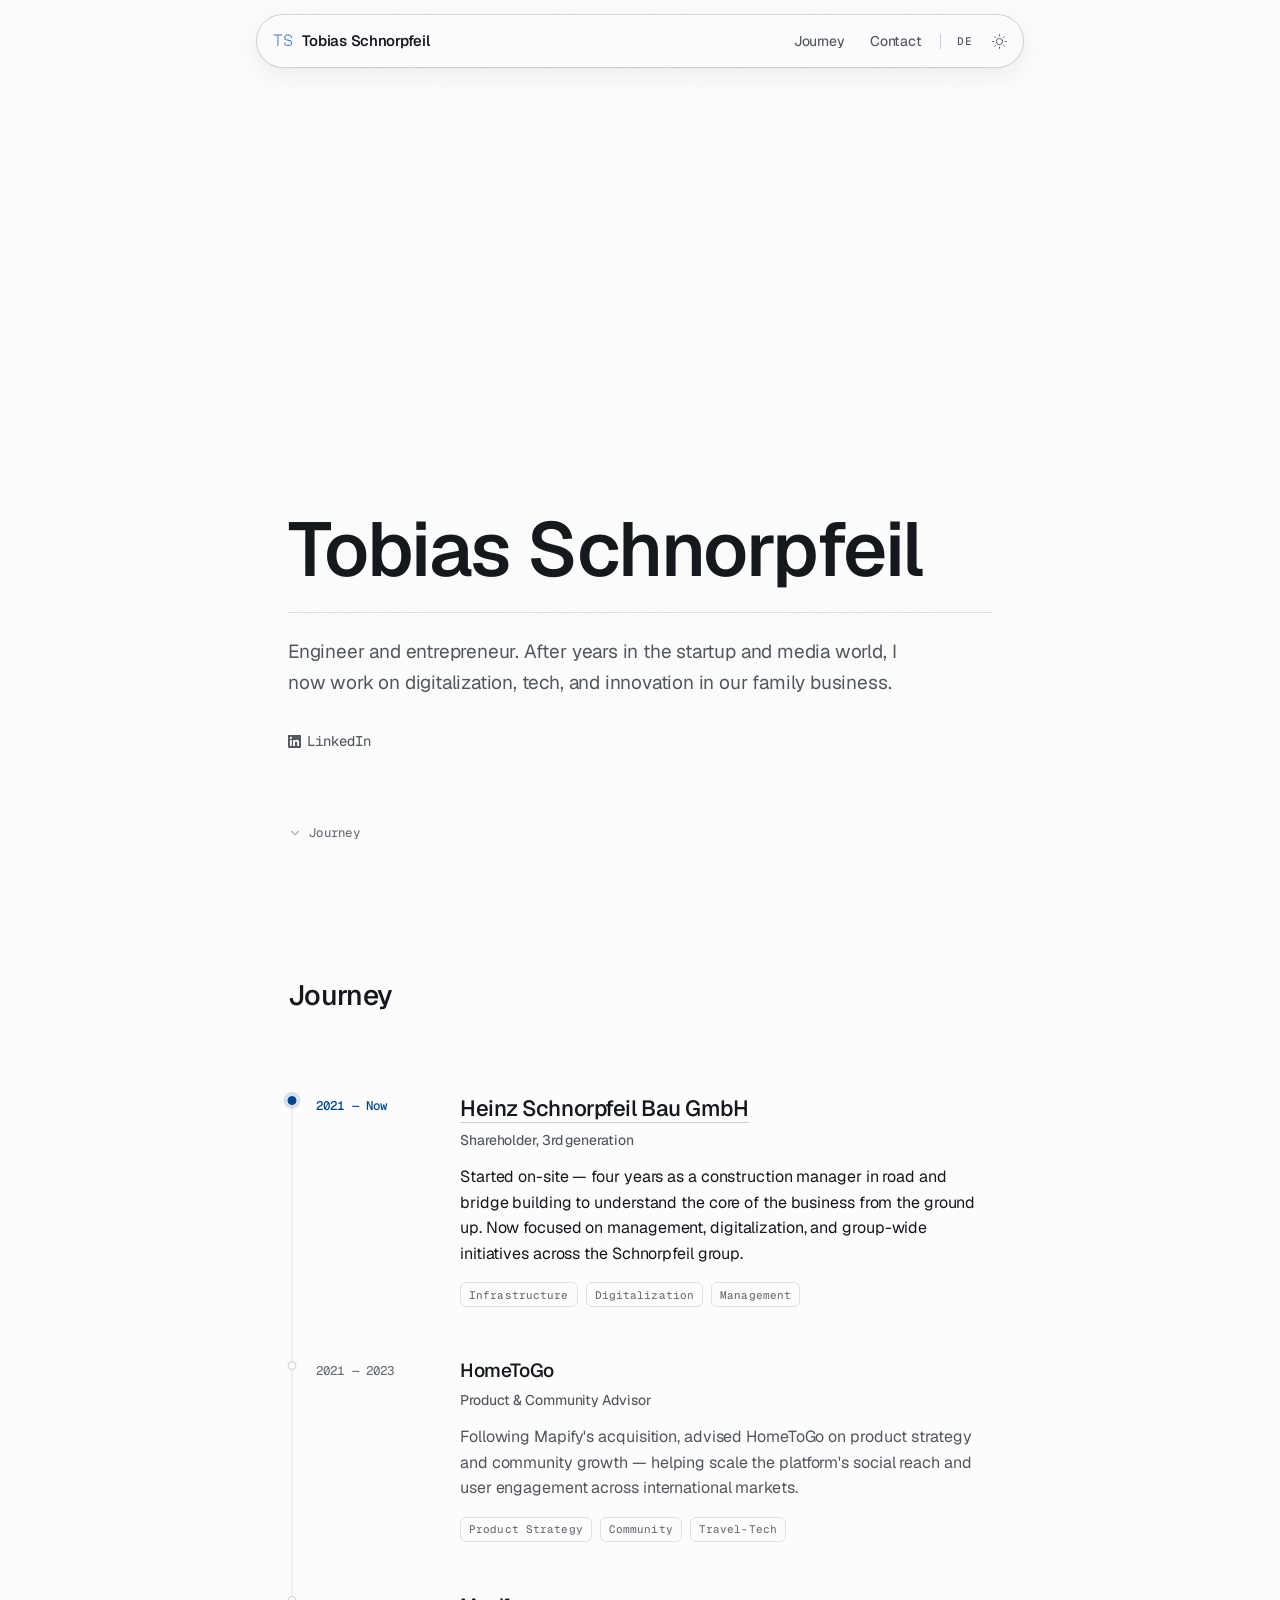
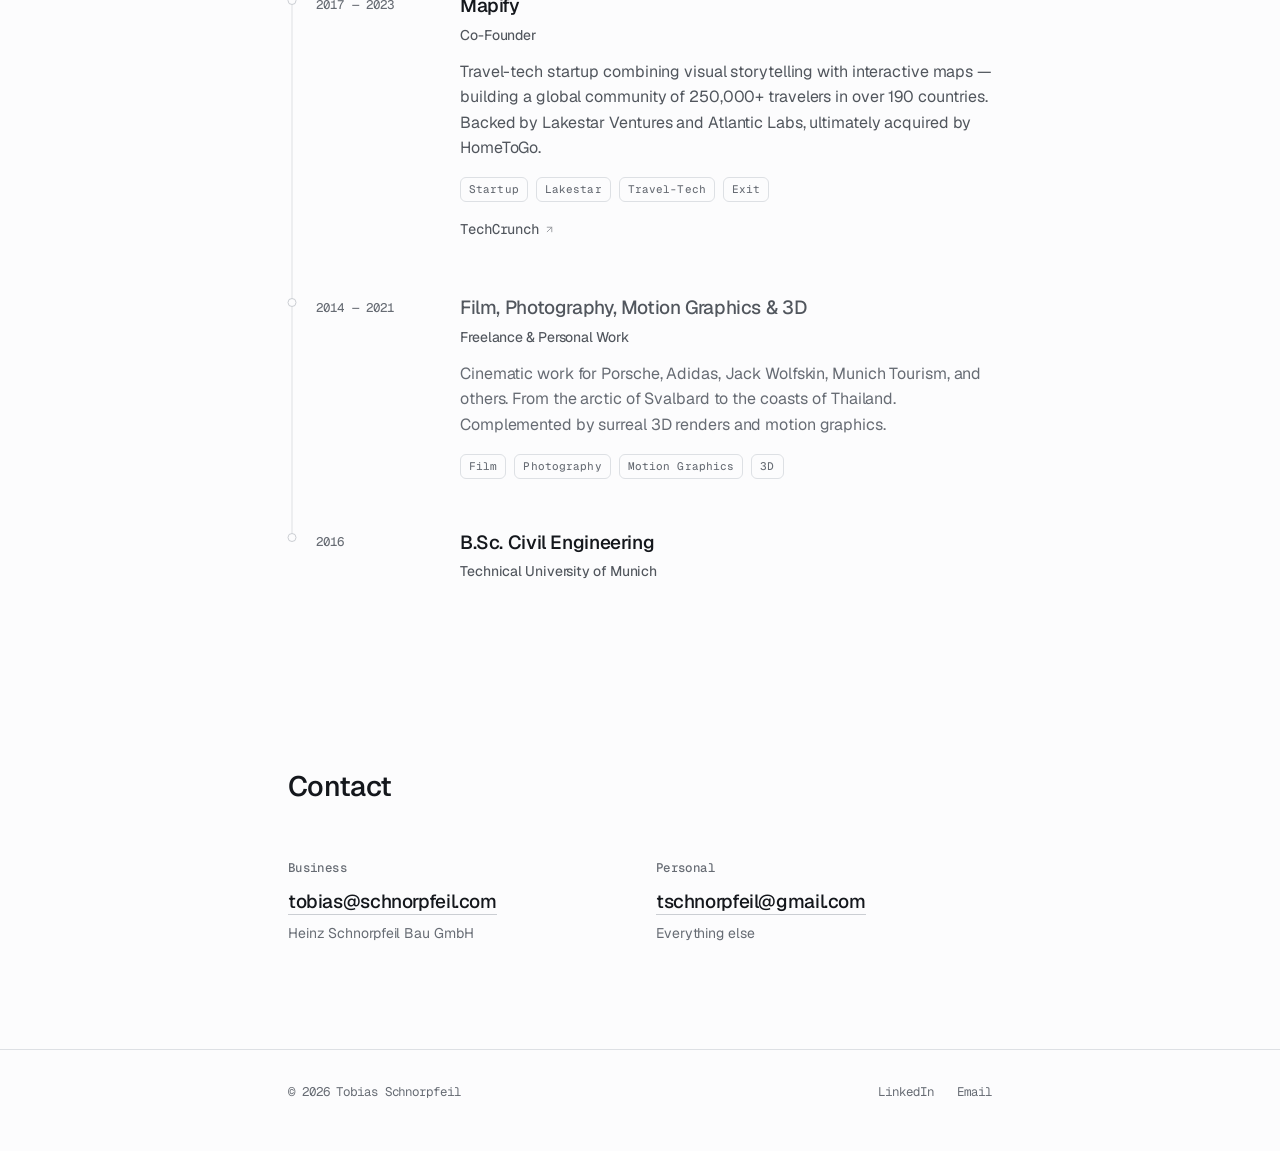
==== commit c8f4bc31: "feat(i18n): set default language to DE, move EN to /en/ with auto-redirect" ====
--- a/index.html
+++ b/index.html
@@ -1,11 +1,11 @@
 <!DOCTYPE html>
-<html lang="en" data-theme="light">
+<html lang="de" data-theme="light">
 
 <head>
     <meta charset="UTF-8">
     <meta name="viewport" content="width=device-width, initial-scale=1.0, viewport-fit=cover">
-    <title>Tobias Schnorpfeil — Engineer & Entrepreneur</title>
-    <meta name="description" content="Tobias Schnorpfeil — Engineer & entrepreneur driving digitalization at Heinz Schnorpfeil Bau. Co-founder of Mapify (acquired by HomeToGo).">
+    <title>Tobias Schnorpfeil — Ingenieur & Unternehmer</title>
+    <meta name="description" content="Tobias Schnorpfeil — Ingenieur & Unternehmer. Digitalisierung & Innovation bei Heinz Schnorpfeil Bau. Co-Founder Mapify (Exit an HomeToGo).">
     <link rel="alternate" type="text/plain" href="https://tschnorpfeil.com/llms.txt" title="LLM Context">
     <meta name="theme-color" content="#fcfcfd" media="(prefers-color-scheme: light)">
     <meta name="theme-color" content="#0c0e12" media="(prefers-color-scheme: dark)">
@@ -37,11 +37,23 @@
             } catch (e) {}
         })();
     </script>
+    <!-- Auto-redirect to EN if preferred/detected -->
+    <script>
+        (function() {
+            try {
+                var pref = localStorage.getItem('lang_pref');
+                var navLang = navigator.language || '';
+                if (pref === 'en' || (!pref && !navLang.startsWith('de'))) {
+                    window.location.replace('/en/');
+                }
+            } catch(e) {}
+        })();
+    </script>
 
     <!-- SEO / GEO -->
     <link rel="canonical" href="https://tschnorpfeil.com/">
-    <link rel="alternate" hreflang="en" href="https://tschnorpfeil.com/">
-    <link rel="alternate" hreflang="de" href="https://tschnorpfeil.com/de/">
+    <link rel="alternate" hreflang="de" href="https://tschnorpfeil.com/">
+    <link rel="alternate" hreflang="en" href="https://tschnorpfeil.com/en/">
     <link rel="alternate" hreflang="x-default" href="https://tschnorpfeil.com/">
     <meta name="robots" content="index, follow">
     <meta name="author" content="Tobias Schnorpfeil">
@@ -52,21 +64,21 @@
     <meta property="profile:last_name" content="Schnorpfeil">
     <meta property="og:url" content="https://tschnorpfeil.com/">
     <meta property="og:site_name" content="Tobias Schnorpfeil">
-    <meta property="og:title" content="Tobias Schnorpfeil — Engineer & Entrepreneur">
-    <meta property="og:description" content="Tobias Schnorpfeil — Engineer & entrepreneur driving digitalization at Heinz Schnorpfeil Bau. Co-founder of Mapify (acquired by HomeToGo).">
+    <meta property="og:title" content="Tobias Schnorpfeil — Ingenieur & Unternehmer">
+    <meta property="og:description" content="Tobias Schnorpfeil — Ingenieur & Unternehmer. Digitalisierung & Innovation bei Heinz Schnorpfeil Bau. Co-Founder Mapify (Exit an HomeToGo).">
     <meta property="og:image" content="https://tschnorpfeil.com/og-image.png">
     <meta property="og:image:width" content="1200">
     <meta property="og:image:height" content="630">
-    <meta property="og:image:alt" content="Tobias Schnorpfeil — Engineer & Entrepreneur">
-    <meta property="og:locale" content="en_US">
-    <meta property="og:locale:alternate" content="de_DE">
+    <meta property="og:image:alt" content="Tobias Schnorpfeil — Ingenieur & Unternehmer">
+    <meta property="og:locale" content="de_DE">
+    <meta property="og:locale:alternate" content="en_US">
 
     <!-- Twitter Card -->
     <meta name="twitter:card" content="summary_large_image">
-    <meta name="twitter:title" content="Tobias Schnorpfeil — Engineer & Entrepreneur">
-    <meta name="twitter:description" content="Tobias Schnorpfeil — Engineer & entrepreneur driving digitalization at Heinz Schnorpfeil Bau. Co-founder of Mapify (acquired by HomeToGo).">
+    <meta name="twitter:title" content="Tobias Schnorpfeil — Ingenieur & Unternehmer">
+    <meta name="twitter:description" content="Tobias Schnorpfeil — Ingenieur & Unternehmer. Digitalisierung & Innovation bei Heinz Schnorpfeil Bau. Co-Founder Mapify (Exit an HomeToGo).">
     <meta name="twitter:image" content="https://tschnorpfeil.com/og-image.png">
-    <meta name="twitter:image:alt" content="Tobias Schnorpfeil — Engineer & Entrepreneur">
+    <meta name="twitter:image:alt" content="Tobias Schnorpfeil — Ingenieur & Unternehmer">
 
     <!-- Schema.org JSON-LD (Generative Engine Optimization) -->
     <script type="application/ld+json">
@@ -79,8 +91,8 @@
                 "name": "Tobias Schnorpfeil",
                 "url": "https://tschnorpfeil.com/",
                 "image": "https://tschnorpfeil.com/og-image.png",
-                "description": "Tobias Schnorpfeil — Engineer & entrepreneur driving digitalization at Heinz Schnorpfeil Bau. Co-founder of Mapify (acquired by HomeToGo).",
-                "jobTitle": "Engineer & Entrepreneur",
+                "description": "Tobias Schnorpfeil — Ingenieur & Unternehmer. Digitalisierung & Innovation bei Heinz Schnorpfeil Bau. Co-Founder Mapify (Exit an HomeToGo).",
+                "jobTitle": "Ingenieur & Unternehmer",
                 "email": "mailto:tobias@schnorpfeil.com",
                 "knowsLanguage": [
                     "en",
@@ -149,8 +161,8 @@
                 "@type": "ProfilePage",
                 "@id": "https://tschnorpfeil.com/#profilepage",
                 "url": "https://tschnorpfeil.com/",
-                "name": "Tobias Schnorpfeil — Engineer & Entrepreneur",
-                "inLanguage": "en",
+                "name": "Tobias Schnorpfeil — Ingenieur & Unternehmer",
+                "inLanguage": "de",
                 "isPartOf": {
                     "@id": "https://tschnorpfeil.com/#website"
                 },
@@ -1041,17 +1053,17 @@
 
 <body>
 
-    <a href="#main" class="skip-link">Skip to content</a>
+    <a href="#main" class="skip-link">Zum Inhalt springen</a>
 
     <!-- NAV — N5 floating pill -->
     <nav class="nav">
         <a href="#main" class="nav-name"><span class="monogram" aria-hidden="true">TS</span> Tobias Schnorpfeil</a>
         <div class="nav-right">
-            <a href="#journey" class="nav-link">Journey</a>
-            <a href="#contact" class="nav-link">Contact</a>
+            <a href="#journey" class="nav-link">Werdegang</a>
+            <a href="#contact" class="nav-link">Kontakt</a>
             <div class="nav-sep"></div>
-            <a href="/de/" class="btn-icon btn-lang" hreflang="de" lang="de" aria-label="Switch to German">DE</a>
-            <button type="button" class="btn-icon" onclick="toggleTheme()" aria-label="Toggle theme">
+            <a href="/en/" class="btn-icon btn-lang" hreflang="en" lang="en" aria-label="Auf Englisch wechseln" onclick="localStorage.setItem('lang_pref', 'en')">EN</a>
+            <button type="button" class="btn-icon" onclick="toggleTheme()" aria-label="Farbschema umschalten">
                 <svg data-icon="sun" width="15" height="15" viewBox="0 0 24 24" fill="none" stroke="currentColor" stroke-width="1.5" stroke-linecap="round" aria-hidden="true">
                     <circle cx="12" cy="12" r="5" />
                     <line x1="12" y1="1" x2="12" y2="3" /><line x1="12" y1="21" x2="12" y2="23" />
@@ -1076,7 +1088,7 @@
                 </h1>
                 <div class="hero-rule" aria-hidden="true"></div>
                 <p class="hero-desc">
-                    Engineer and entrepreneur. After years in the startup and media world, I now work on digitalization, tech, and innovation in our family business.
+                    Ingenieur und Unternehmer. Nach Jahren in der Start-up- und Medienbranche arbeite ich heute im Fa&shy;mi&shy;li&shy;en&shy;un&shy;ter&shy;neh&shy;men an Di&shy;gi&shy;ta&shy;li&shy;sie&shy;rung, Tech und Innovation.
                 </p>
                 <div class="hero-social">
                     <a href="https://www.linkedin.com/in/tobias-schnorpfeil-ab95178a/" target="_blank" rel="me noopener" class="social-link">
@@ -1089,7 +1101,7 @@
         <div class="wrap hero-scroll-wrap">
             <a href="#journey" class="hero-scroll">
                 <svg viewBox="0 0 24 24" fill="none" stroke="currentColor" stroke-width="1.5" stroke-linecap="round" stroke-linejoin="round" aria-hidden="true"><polyline points="6 9 12 15 18 9" /></svg>
-                Journey
+                Werdegang
             </a>
         </div>
     </section>
@@ -1098,21 +1110,21 @@
     <section id="journey" tabindex="-1">
         <div class="wrap">
             <div class="section-head">
-                <h2 class="section-title">Journey</h2>
+                <h2 class="section-title">Werdegang</h2>
             </div>
             <div class="journey">
 
                 <div class="entry entry--now">
-                    <span class="entry-time">2021 — Now</span>
+                    <span class="entry-time">2021 — Heute</span>
                     <div>
                         <p class="entry-title"><a href="https://www.schnorpfeil.com" target="_blank" rel="noopener">Heinz Schnorpfeil Bau GmbH</a></p>
-                        <p class="entry-sub">Shareholder, 3rd generation</p>
+                        <p class="entry-sub">Gesellschafter, 3. Generation</p>
                         <p class="entry-desc">
-                            Started on-site — four years as a construction manager in road and bridge building to understand the core of the business from the ground up. Now focused on management, digitalization, and group-wide initiatives across the Schnorpfeil group.
+                            Angefangen auf der Baustelle — vier Jahre als Bauleiter im Straßen- und Brückenbau, um das Kerngeschäft von Grund auf zu verstehen. Heute Fokus auf Management, Di&shy;gi&shy;ta&shy;li&shy;sie&shy;rung und gruppenweite Themen der Schnorpfeil-Firmengruppe.
                         </p>
                         <div class="tags">
-                            <span class="tag">Infrastructure</span>
-                            <span class="tag">Digitalization</span>
+                            <span class="tag">Infrastruktur</span>
+                            <span class="tag">Di&shy;gi&shy;ta&shy;li&shy;sie&shy;rung</span>
                             <span class="tag">Management</span>
                         </div>
                     </div>
@@ -1124,10 +1136,10 @@
                         <p class="entry-title">HomeToGo</p>
                         <p class="entry-sub">Product &amp; Community Advisor</p>
                         <p class="entry-desc">
-                            Following Mapify's acquisition, advised HomeToGo on product strategy and community growth — helping scale the platform's social reach and user engagement across international markets.
+                            Nach der Übernahme von Mapify Beratung von HomeToGo in Produktstrategie und Community-Aufbau — Skalierung der Social-Media-Reichweite und Nutzerinteraktion auf internationalen Märkten.
                         </p>
                         <div class="tags">
-                            <span class="tag">Product Strategy</span>
+                            <span class="tag">Produktstrategie</span>
                             <span class="tag">Community</span>
                             <span class="tag">Travel-Tech</span>
                         </div>
@@ -1138,9 +1150,9 @@
                     <span class="entry-time">2017 — 2023</span>
                     <div>
                         <p class="entry-title">Mapify</p>
-                        <p class="entry-sub">Co-Founder</p>
+                        <p class="entry-sub">Mitgründer</p>
                         <p class="entry-desc">
-                            Travel-tech startup combining visual storytelling with interactive maps — building a global community of 250,000+ travelers in over 190 countries. Backed by Lakestar Ventures and Atlantic Labs, ultimately acquired by HomeToGo.
+                            Travel-Tech-Startup, das visuelles Storytelling mit interaktiven Karten verband — Aufbau einer globalen Community von über 250.000 Reisenden in mehr als 190 Ländern. Unterstützt von Lakestar Ventures und Atlantic Labs, letztlich an HomeToGo verkauft.
                         </p>
                         <div class="tags">
                             <span class="tag">Startup</span>
@@ -1157,14 +1169,14 @@
                 <div class="entry entry--muted">
                     <span class="entry-time">2014 — 2021</span>
                     <div>
-                        <p class="entry-title">Film, Photography, Motion Graphics &amp; 3D</p>
-                        <p class="entry-sub">Freelance &amp; Personal Work</p>
+                        <p class="entry-title">Film, Fotografie, Motion Graphics &amp; 3D</p>
+                        <p class="entry-sub">Freelance &amp; persönliche Arbeiten</p>
                         <p class="entry-desc">
-                            Cinematic work for Porsche, Adidas, Jack Wolfskin, Munich Tourism, and others. From the arctic of Svalbard to the coasts of Thailand. Complemented by surreal 3D renders and motion graphics.
+                            Cineastische Arbeiten für Porsche, Adidas, Jack Wolfskin, München Tourismus und weitere. Von der Arktis Svalbards bis zu den Küsten Thailands. Ergänzt durch surrealistische 3D-Renders und Motion Graphics.
                         </p>
                         <div class="tags">
                             <span class="tag">Film</span>
-                            <span class="tag">Photography</span>
+                            <span class="tag">Fotografie</span>
                             <span class="tag">Motion Graphics</span>
                             <span class="tag">3D</span>
                         </div>
@@ -1174,8 +1186,8 @@
                 <div class="entry">
                     <span class="entry-time">2016</span>
                     <div>
-                        <p class="entry-title">B.Sc. Civil Engineering</p>
-                        <p class="entry-sub">Technical University of Munich</p>
+                        <p class="entry-title">B.Sc. Bau&shy;in&shy;ge&shy;nieur&shy;we&shy;sen</p>
+                        <p class="entry-sub">Technische Universität München</p>
                     </div>
                 </div>
 
@@ -1187,18 +1199,18 @@
     <section id="contact" tabindex="-1">
         <div class="wrap">
             <div class="section-head">
-                <h2 class="section-title">Contact</h2>
+                <h2 class="section-title">Kontakt</h2>
             </div>
             <div class="contact-grid">
                 <div>
-                    <p class="contact-label">Business</p>
+                    <p class="contact-label">Geschäftlich</p>
                     <a href="mailto:tobias@schnorpfeil.com" class="contact-email">tobias@schnorpfeil.com</a>
                     <p class="contact-note">Heinz Schnorpfeil Bau GmbH</p>
                 </div>
                 <div>
-                    <p class="contact-label">Personal</p>
+                    <p class="contact-label">Privat</p>
                     <a href="mailto:tschnorpfeil@gmail.com" class="contact-email">tschnorpfeil@gmail.com</a>
-                    <p class="contact-note">Everything else</p>
+                    <p class="contact-note">Alles andere</p>
                 </div>
             </div>
         </div>
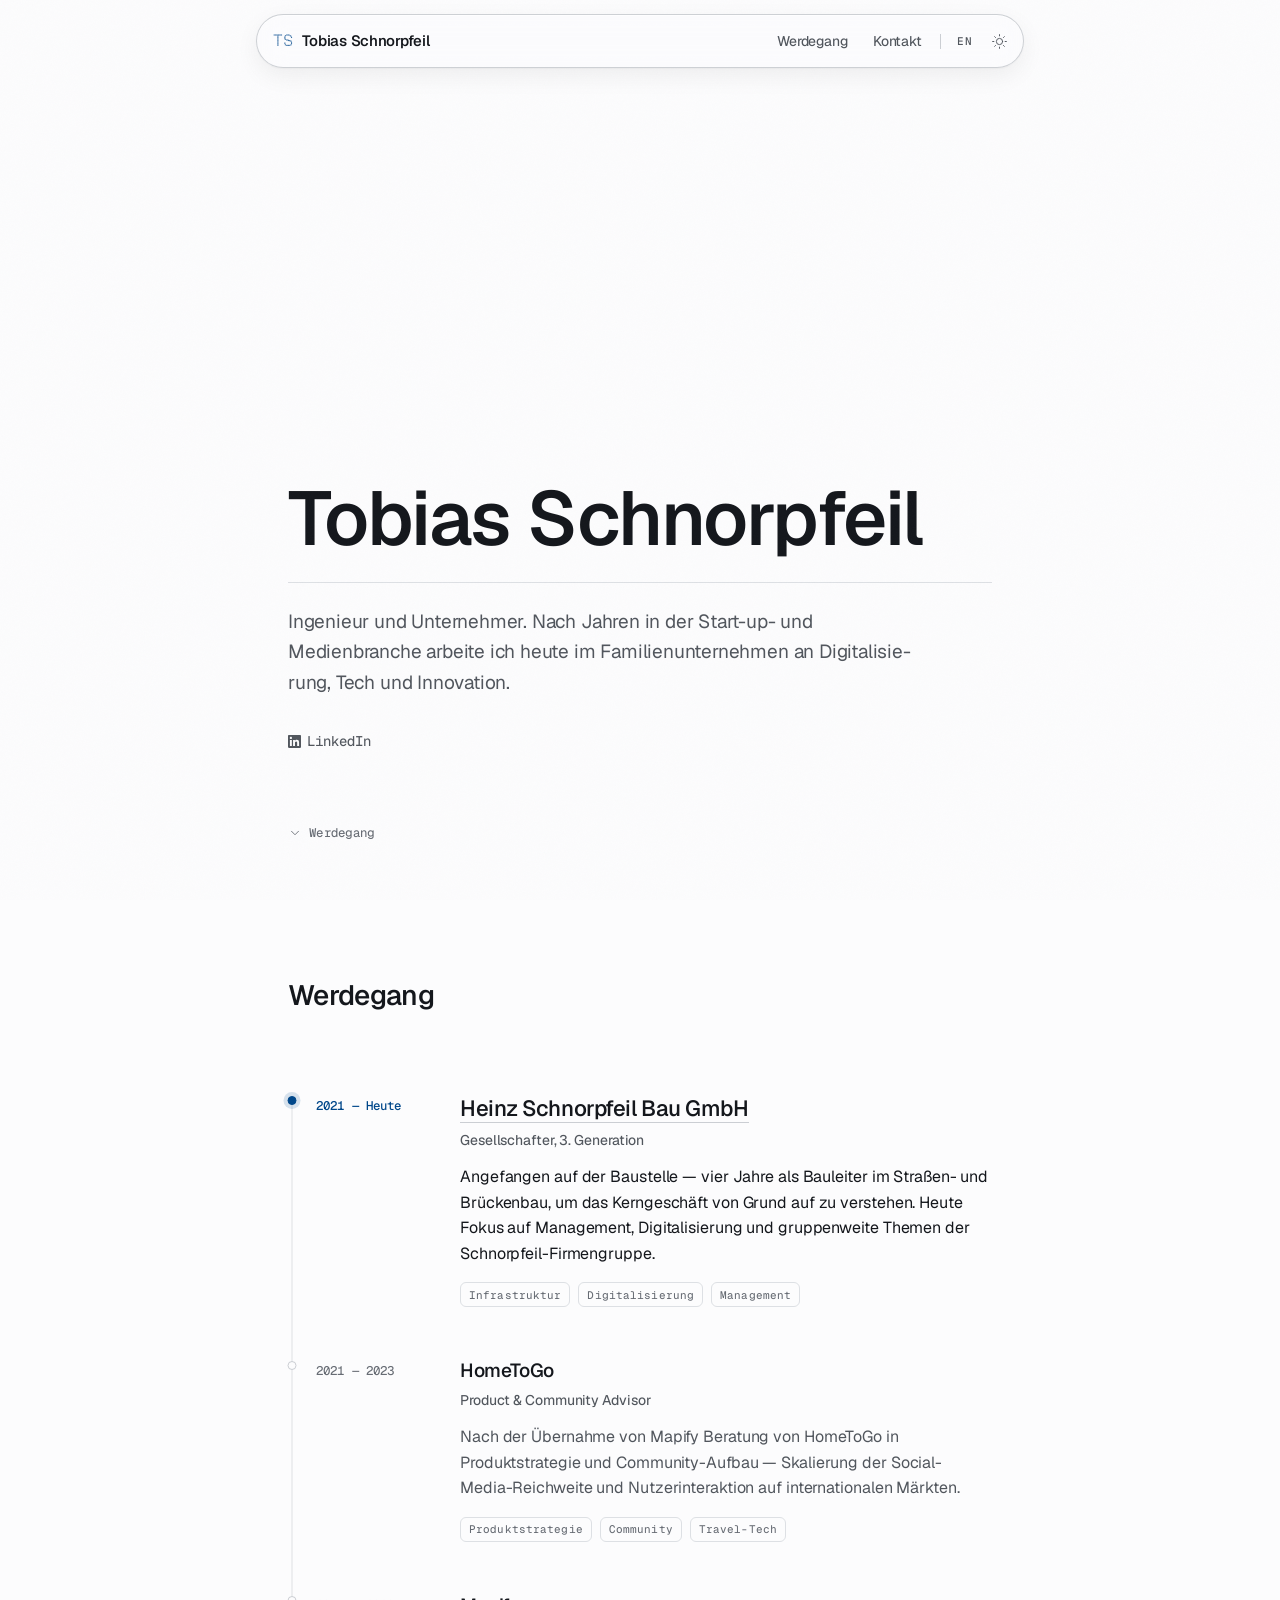
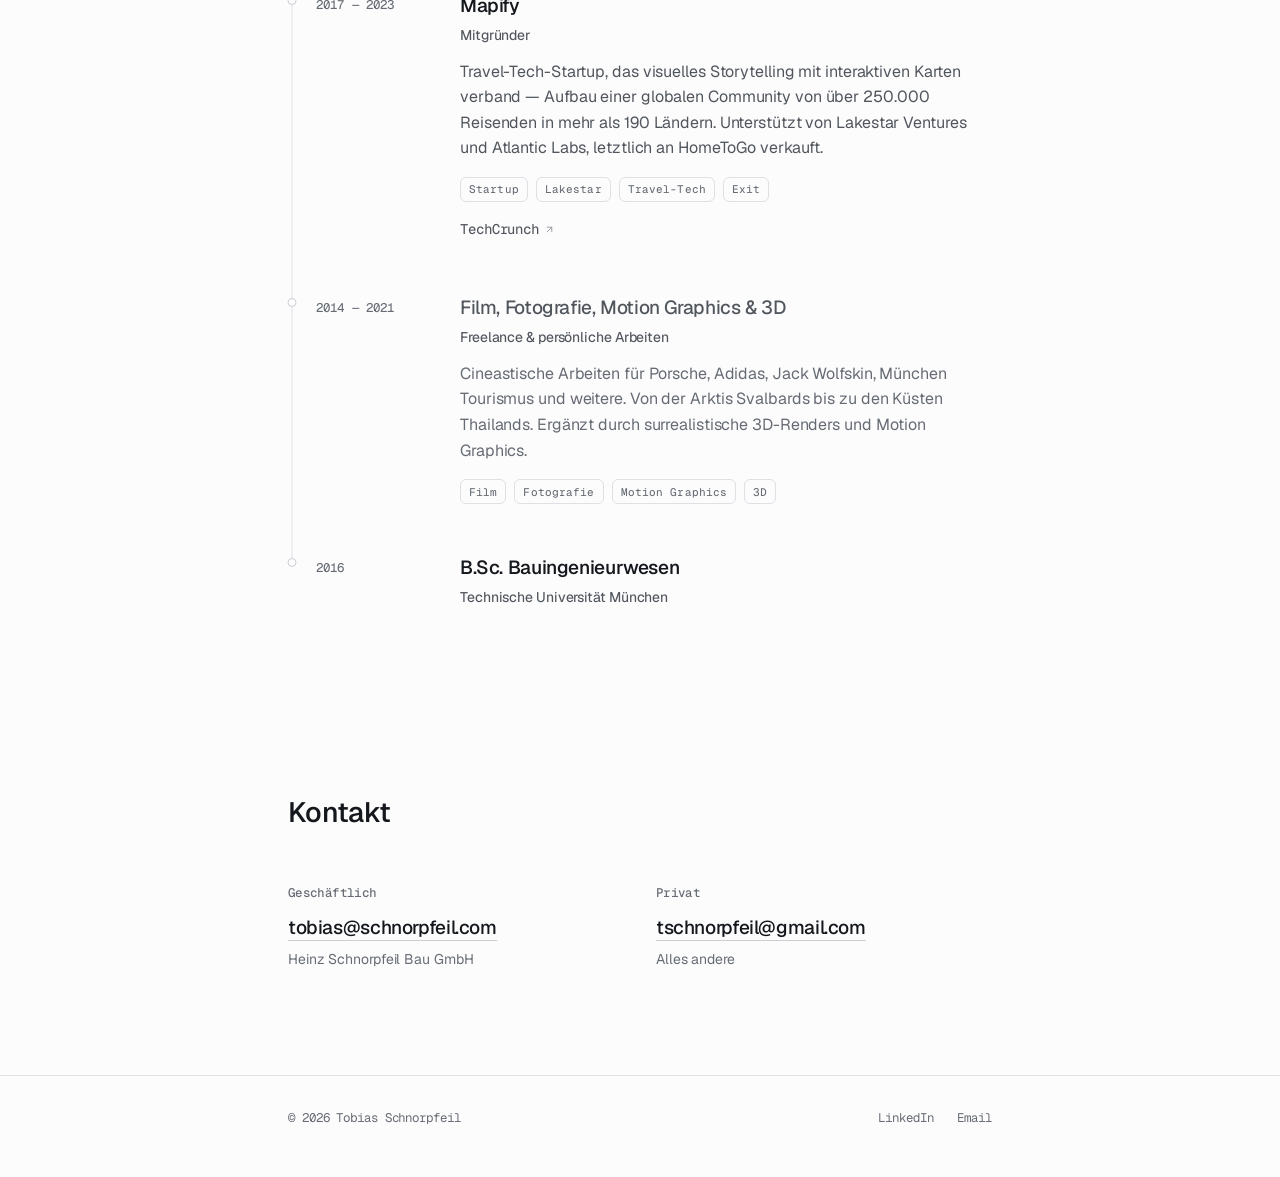
==== commit 72b61b60: "fix(seo/geo): remove client-side crawler redirect, enrich Schema.org graph & add llms-full context" ====
--- a/index.html
+++ b/index.html
@@ -37,13 +37,11 @@
             } catch (e) {}
         })();
     </script>
-    <!-- Auto-redirect to EN if preferred/detected -->
+    <!-- Auto-redirect to EN only if explicitly preferred by user -->
     <script>
         (function() {
             try {
-                var pref = localStorage.getItem('lang_pref');
-                var navLang = navigator.language || '';
-                if (pref === 'en' || (!pref && !navLang.startsWith('de'))) {
+                if (localStorage.getItem('lang_pref') === 'en') {
                     window.location.replace('/en/');
                 }
             } catch(e) {}
@@ -55,6 +53,7 @@
     <link rel="alternate" hreflang="de" href="https://tschnorpfeil.com/">
     <link rel="alternate" hreflang="en" href="https://tschnorpfeil.com/en/">
     <link rel="alternate" hreflang="x-default" href="https://tschnorpfeil.com/">
+    <link rel="alternate" type="text/plain" href="https://tschnorpfeil.com/llms-full.txt" title="LLM Full Context">
     <meta name="robots" content="index, follow">
     <meta name="author" content="Tobias Schnorpfeil">
 
@@ -80,7 +79,7 @@
     <meta name="twitter:image" content="https://tschnorpfeil.com/og-image.png">
     <meta name="twitter:image:alt" content="Tobias Schnorpfeil — Ingenieur & Unternehmer">
 
-    <!-- Schema.org JSON-LD (Generative Engine Optimization) -->
+    <!-- Schema.org JSON-LD (Generative Engine Optimization & Entity Graph) -->
     <script type="application/ld+json">
     {
         "@context": "https://schema.org",
@@ -97,6 +96,24 @@
                 "knowsLanguage": [
                     "en",
                     "de"
+                ],
+                "hasOccupation": [
+                    {
+                        "@type": "Occupation",
+                        "name": "Bauingenieur & Gesellschafter",
+                        "occupationLocation": {
+                            "@type": "Country",
+                            "name": "Germany"
+                        }
+                    },
+                    {
+                        "@type": "Occupation",
+                        "name": "Tech-Unternehmer",
+                        "occupationLocation": {
+                            "@type": "Country",
+                            "name": "Germany"
+                        }
+                    }
                 ],
                 "worksFor": {
                     "@type": "Organization",
@@ -123,17 +140,46 @@
                         "@type": "EducationalOrganization",
                         "name": "Technical University of Munich",
                         "url": "https://www.tum.de",
-                        "sameAs": "https://en.wikipedia.org/wiki/Technical_University_of_Munich"
+                        "sameAs": [
+                            "https://en.wikipedia.org/wiki/Technical_University_of_Munich",
+                            "https://www.wikidata.org/wiki/Q15780"
+                        ]
                     }
                 ],
                 "sameAs": [
                     "https://www.linkedin.com/in/tobias-schnorpfeil-ab95178a/",
+                    "https://www.youtube.com/@TSchnorpfeil",
+                    "https://www.behance.net/tschnorpfeil",
                     "https://github.com/tschnorpfeil"
                 ],
                 "subjectOf": [
                     {
+                        "@type": "NewsArticle",
+                        "headline": "Mapify raises $1M to build a travel platform around user-generated spot guides",
+                        "url": "https://techcrunch.com/2018/10/09/mapify/",
+                        "publisher": {
+                            "@type": "Organization",
+                            "name": "TechCrunch"
+                        }
+                    },
+                    {
                         "@type": "Article",
-                        "url": "https://techcrunch.com/2018/10/09/mapify/"
+                        "headline": "Building New Worlds",
+                        "url": "https://aestheticamagazine.com/building-new-worlds/",
+                        "publisher": {
+                            "@type": "Organization",
+                            "name": "Aesthetica Magazine"
+                        }
+                    },
+                    {
+                        "@type": "PodcastEpisode",
+                        "name": "Meine Story: Tobias Schnorpfeil — Das erste Viertel",
+                        "url": "https://podcasts.apple.com/de/podcast/meine-story-tobias-schnorpfeil-das-erste-viertel/id1527780076?i=1000508544837"
+                    },
+                    {
+                        "@type": "ProfilePage",
+                        "name": "Tobias Schnorpfeil Portrait",
+                        "url": "https://schau.berlin/experts/tobias-schnorpfeil"
                     }
                 ],
                 "knowsAbout": [
@@ -141,7 +187,9 @@
                     "Digitalization",
                     "Infrastructure",
                     "Entrepreneurship",
-                    "Travel-Tech"
+                    "Travel-Tech",
+                    "Cinematography",
+                    "3D Animation"
                 ]
             },
             {
@@ -173,7 +221,7 @@
                     "@id": "https://tschnorpfeil.com/#person"
                 },
                 "dateCreated": "2026-02-16",
-                "dateModified": "2026-08-17"
+                "dateModified": "2026-08-25"
             }
         ]
     }
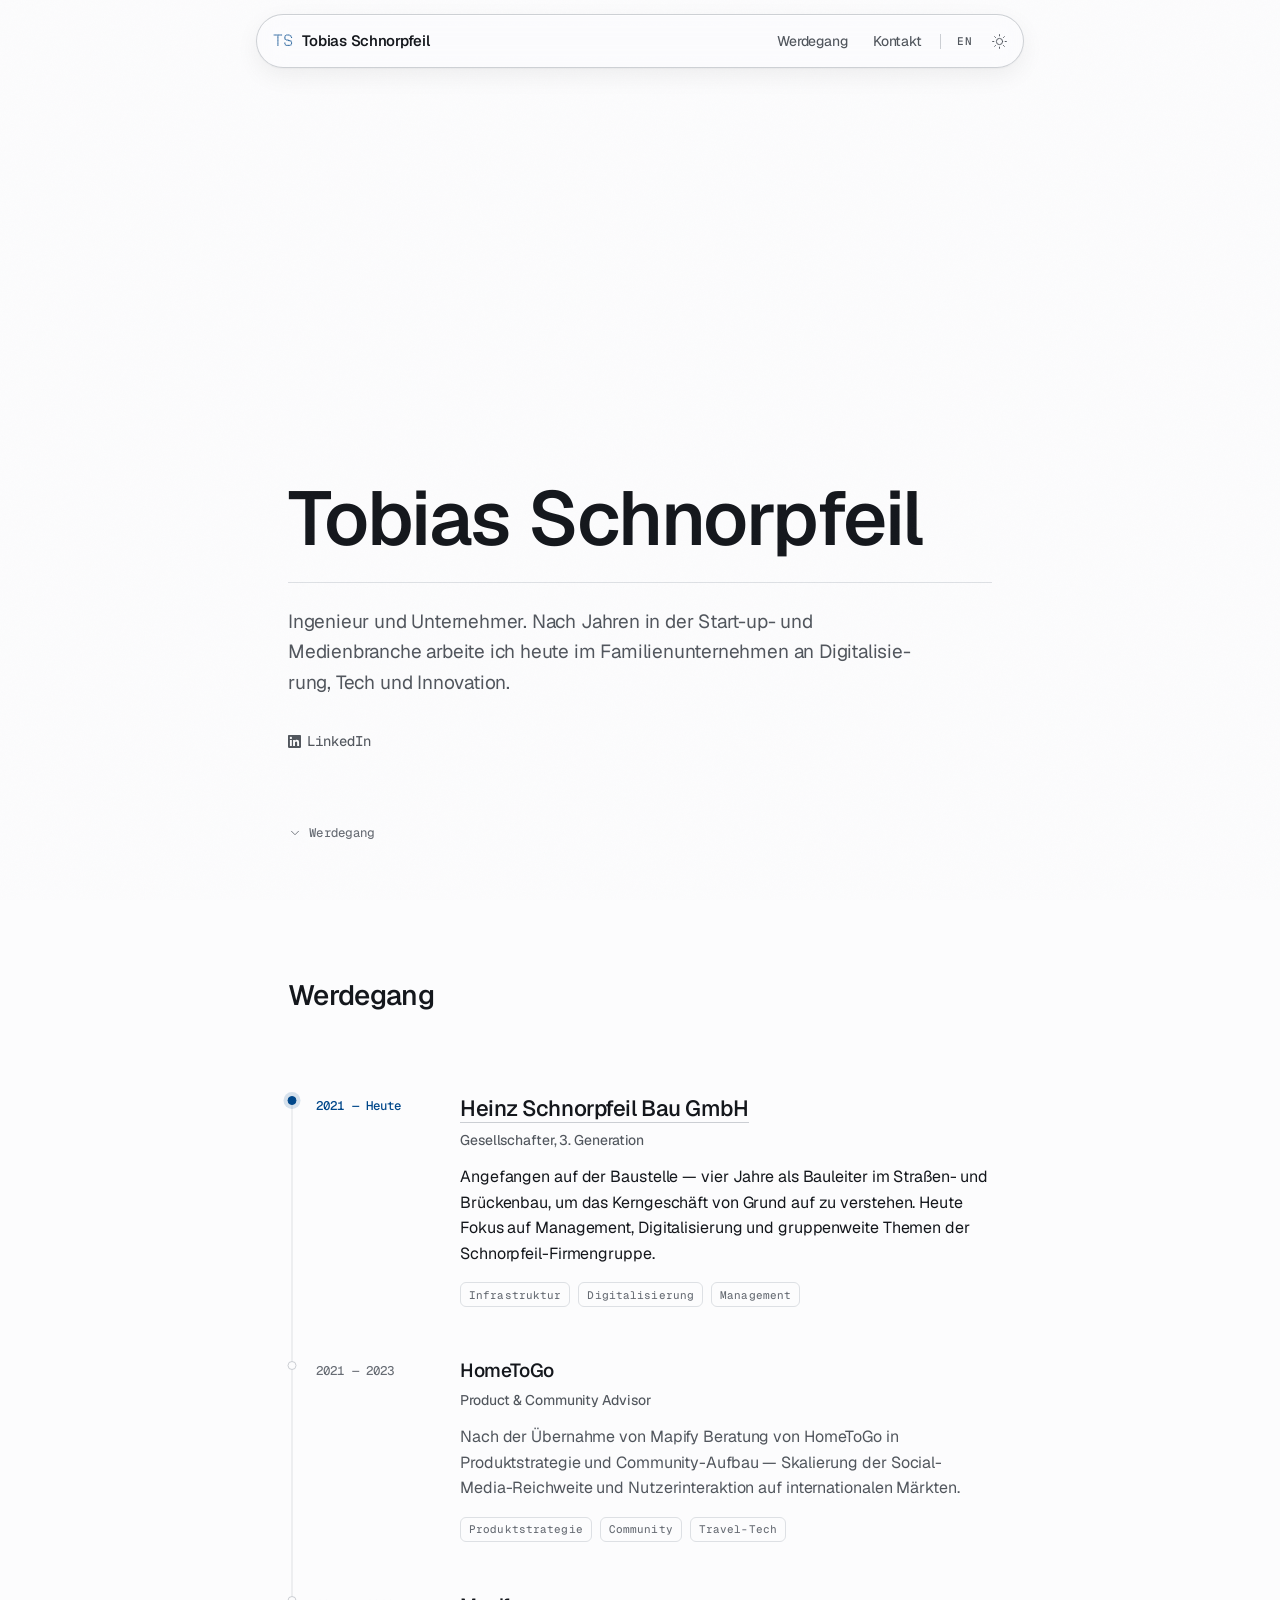
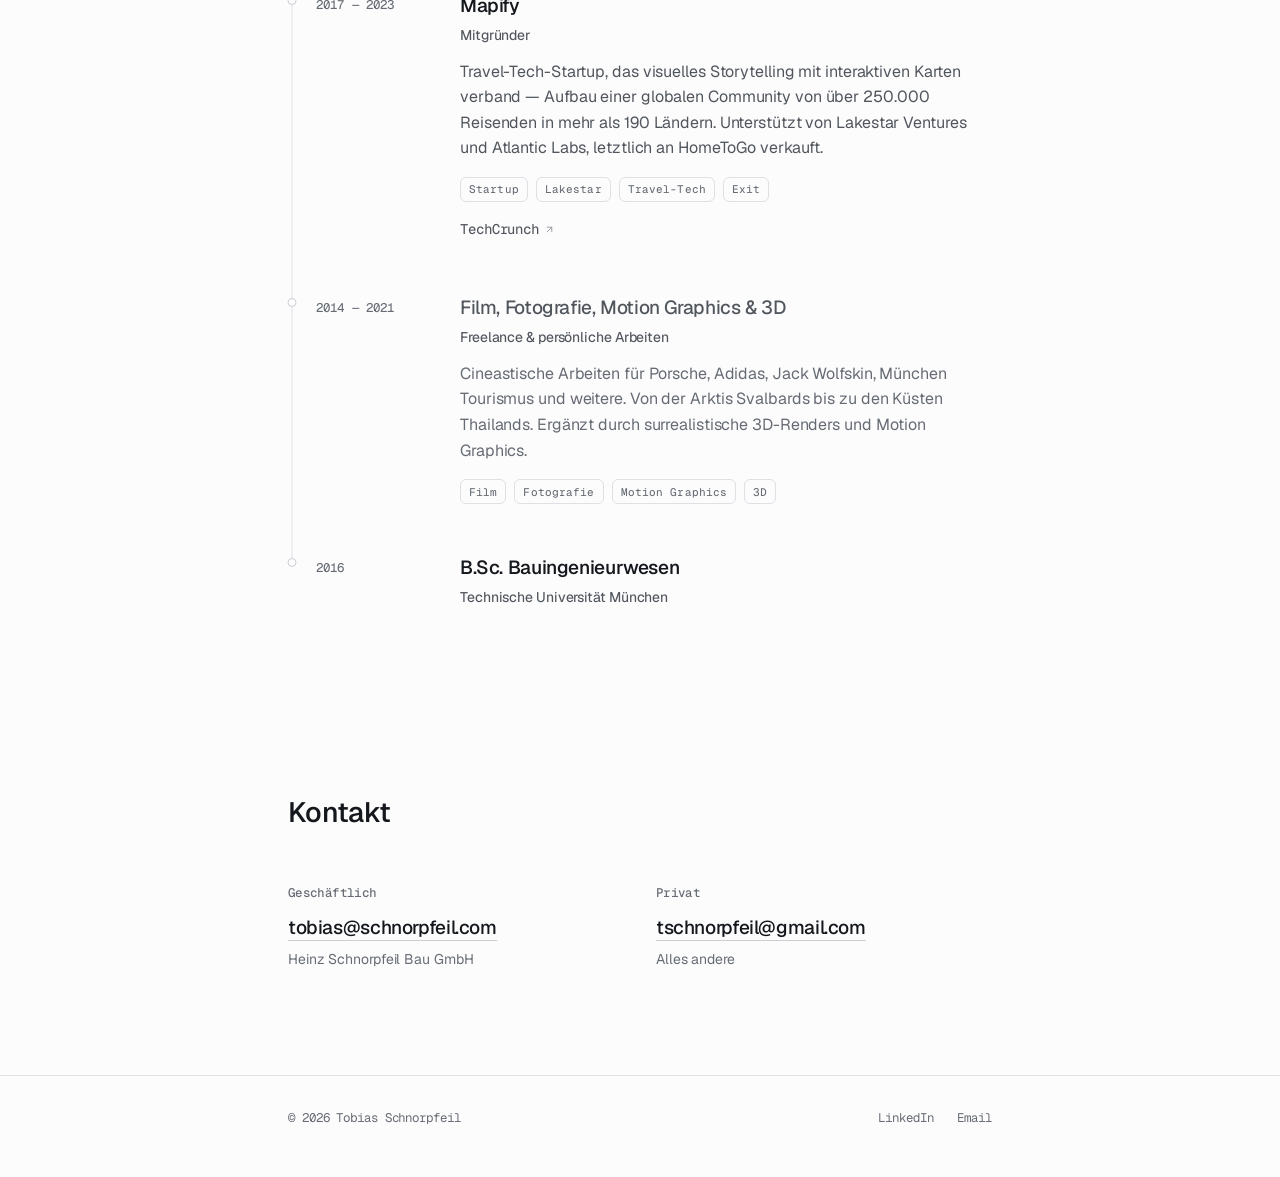
==== commit 80325820: "fix(schema): format dateCreated and dateModified as ISO 8601 DateTime strings with timezone" ====
--- a/index.html
+++ b/index.html
@@ -220,8 +220,8 @@
                 "mainEntity": {
                     "@id": "https://tschnorpfeil.com/#person"
                 },
-                "dateCreated": "2026-02-16",
-                "dateModified": "2026-08-25"
+                "dateCreated": "2026-02-16T00:00:00+01:00",
+                "dateModified": "2026-08-25T08:00:00+02:00"
             }
         ]
     }
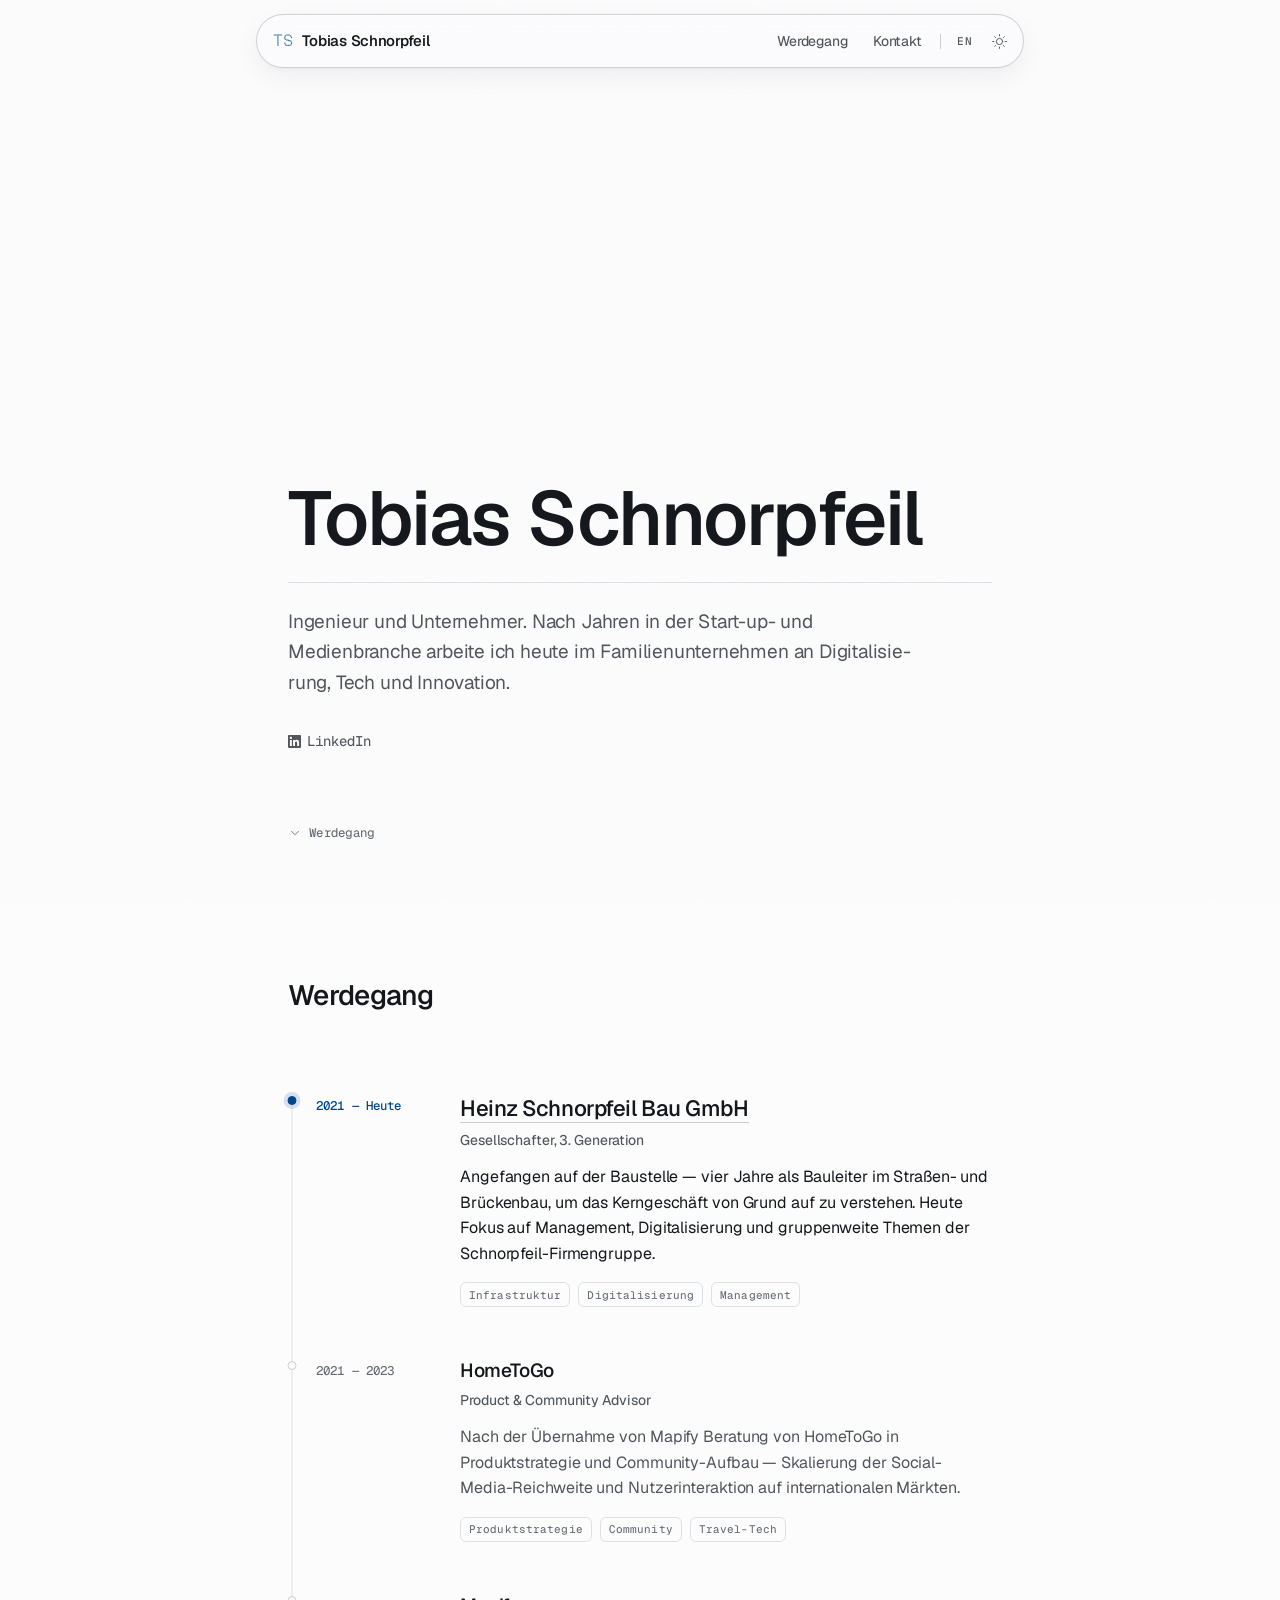
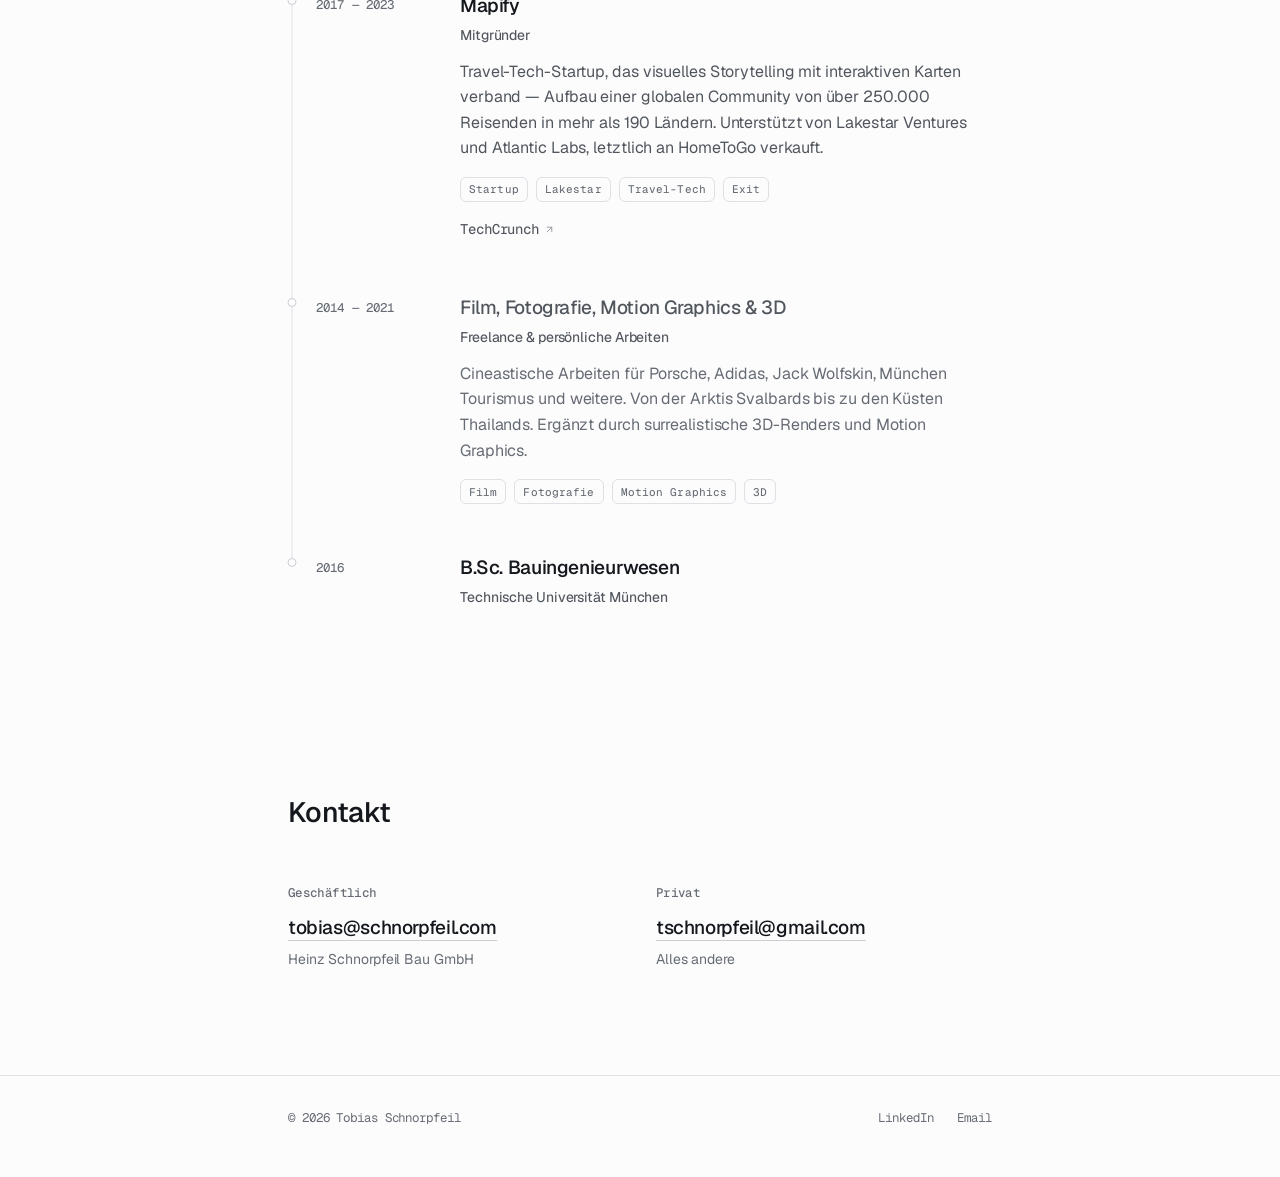
==== commit 99b16872: "feat(schema/geo): add Instagram to sameAs entity graph and LLM context" ====
--- a/index.html
+++ b/index.html
@@ -149,6 +149,7 @@
                 "sameAs": [
                     "https://www.linkedin.com/in/tobias-schnorpfeil-ab95178a/",
                     "https://www.youtube.com/@TSchnorpfeil",
+                    "https://www.instagram.com/tschnorpfeil",
                     "https://www.behance.net/tschnorpfeil",
                     "https://github.com/tschnorpfeil"
                 ],
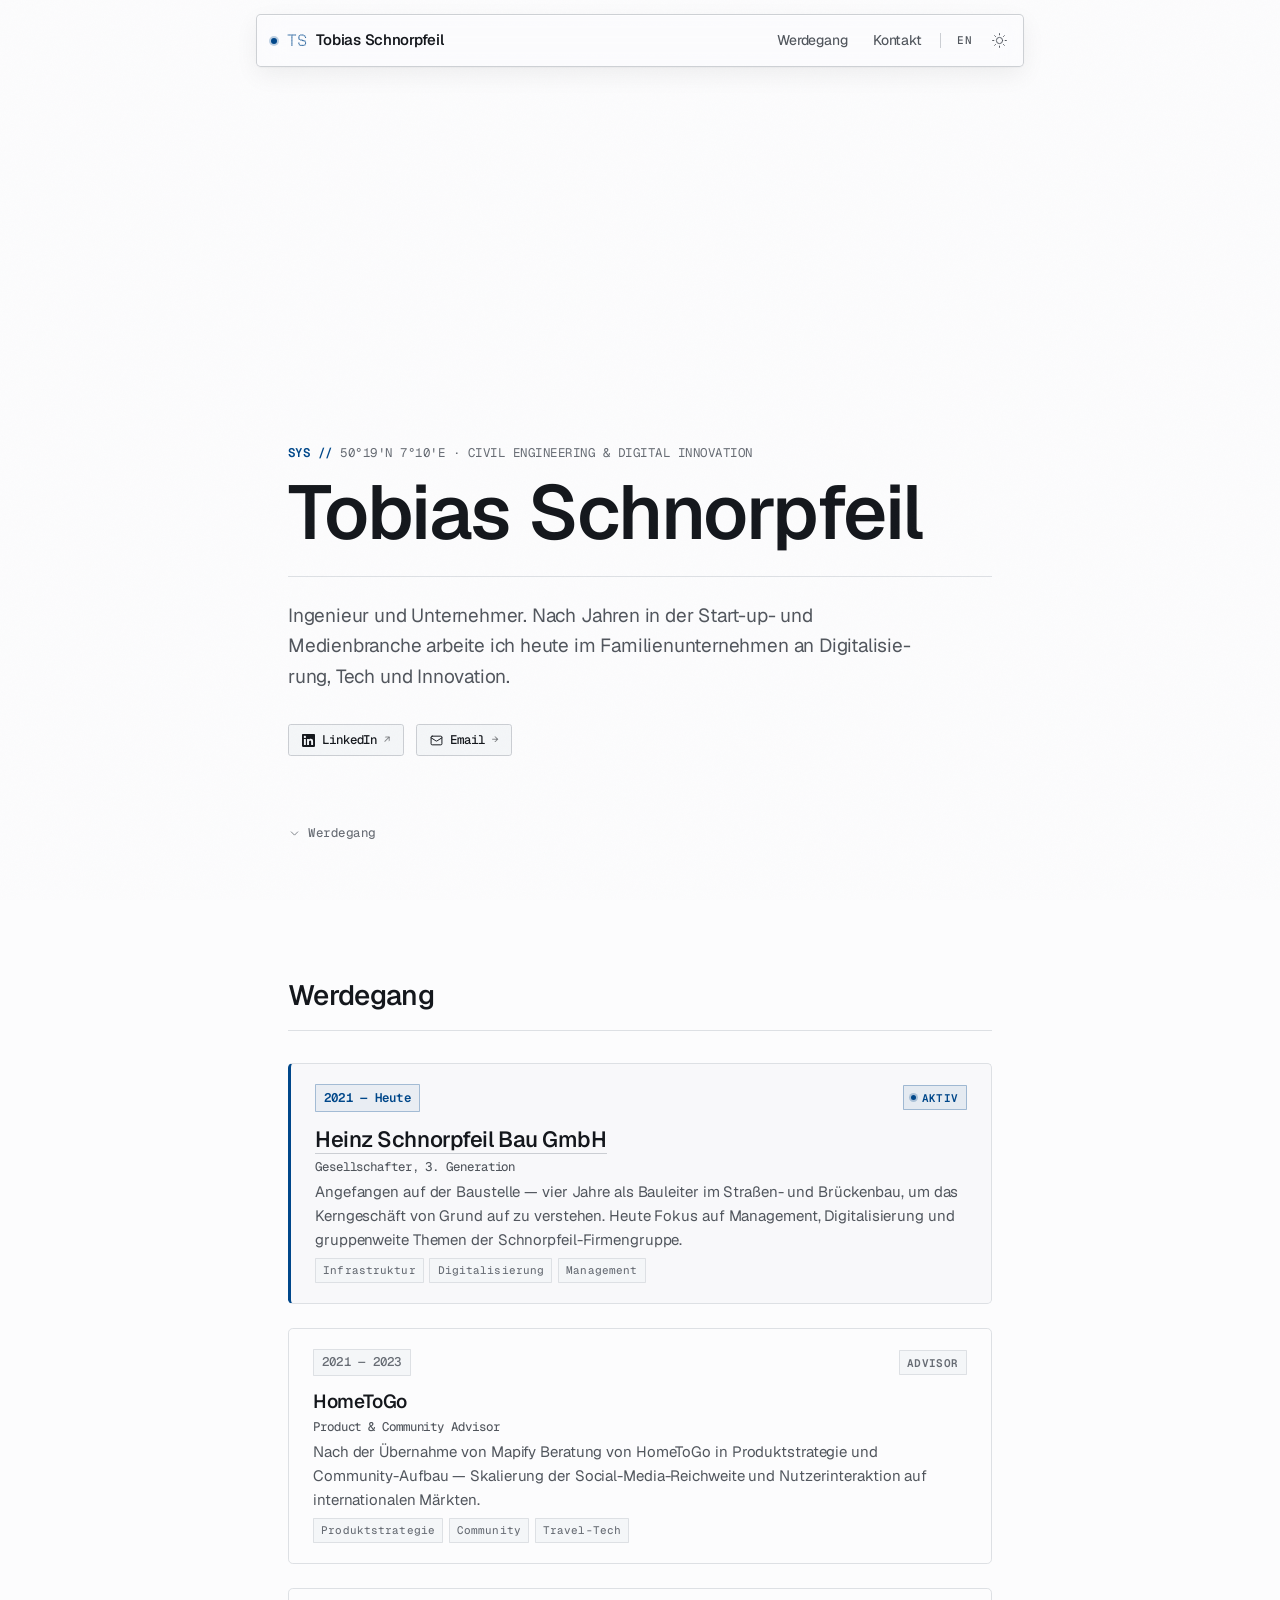
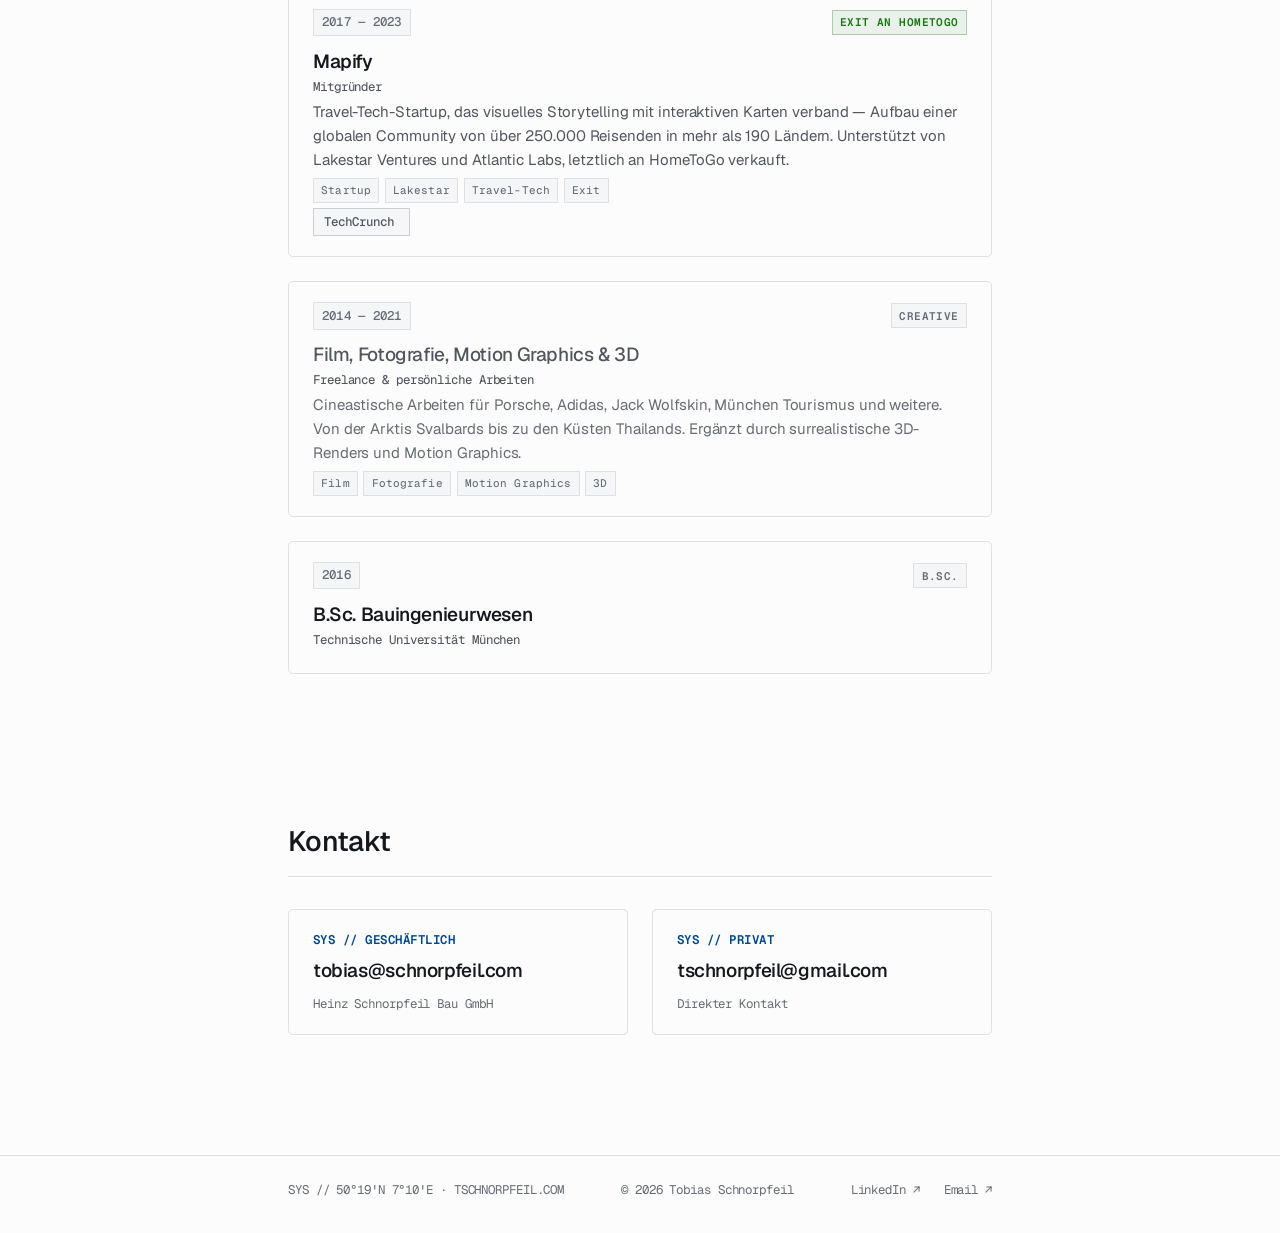
==== commit 9f9a2929: "feat: align with PRIME Geist design system & optimize safari tab and link preview - Set Safari tab t" ====
--- a/index.html
+++ b/index.html
@@ -4,7 +4,7 @@
 <head>
     <meta charset="UTF-8">
     <meta name="viewport" content="width=device-width, initial-scale=1.0, viewport-fit=cover">
-    <title>Tobias Schnorpfeil — Ingenieur & Unternehmer</title>
+    <title>Tobias Schnorpfeil</title>
     <meta name="description" content="Tobias Schnorpfeil — Ingenieur & Unternehmer. Digitalisierung & Innovation bei Heinz Schnorpfeil Bau. Co-Founder Mapify (Exit an HomeToGo).">
     <link rel="alternate" type="text/plain" href="https://tschnorpfeil.com/llms.txt" title="LLM Context">
     <meta name="theme-color" content="#fcfcfd" media="(prefers-color-scheme: light)">
@@ -63,9 +63,10 @@
     <meta property="profile:last_name" content="Schnorpfeil">
     <meta property="og:url" content="https://tschnorpfeil.com/">
     <meta property="og:site_name" content="Tobias Schnorpfeil">
-    <meta property="og:title" content="Tobias Schnorpfeil — Ingenieur & Unternehmer">
-    <meta property="og:description" content="Tobias Schnorpfeil — Ingenieur & Unternehmer. Digitalisierung & Innovation bei Heinz Schnorpfeil Bau. Co-Founder Mapify (Exit an HomeToGo).">
+    <meta property="og:title" content="Tobias Schnorpfeil">
+    <meta property="og:description" content="Ingenieur & Unternehmer · Digitalisierung & Innovation bei Heinz Schnorpfeil Bau · Co-Founder Mapify (Exit an HomeToGo).">
     <meta property="og:image" content="https://tschnorpfeil.com/og-image.png">
+    <meta property="og:image:type" content="image/png">
     <meta property="og:image:width" content="1200">
     <meta property="og:image:height" content="630">
     <meta property="og:image:alt" content="Tobias Schnorpfeil — Ingenieur & Unternehmer">
@@ -74,8 +75,8 @@
 
     <!-- Twitter Card -->
     <meta name="twitter:card" content="summary_large_image">
-    <meta name="twitter:title" content="Tobias Schnorpfeil — Ingenieur & Unternehmer">
-    <meta name="twitter:description" content="Tobias Schnorpfeil — Ingenieur & Unternehmer. Digitalisierung & Innovation bei Heinz Schnorpfeil Bau. Co-Founder Mapify (Exit an HomeToGo).">
+    <meta name="twitter:title" content="Tobias Schnorpfeil">
+    <meta name="twitter:description" content="Ingenieur & Unternehmer · Digitalisierung & Innovation bei Heinz Schnorpfeil Bau · Co-Founder Mapify (Exit an HomeToGo).">
     <meta name="twitter:image" content="https://tschnorpfeil.com/og-image.png">
     <meta name="twitter:image:alt" content="Tobias Schnorpfeil — Ingenieur & Unternehmer">
 
@@ -312,14 +313,21 @@
             --measure: 40rem;
             --measure-wide: 48rem;
 
-            --radius-pill: 100px;
-            --radius-tight: 6px;
-
+            /* Border radius — PRIME technical precision scale (0.3rem base) */
+            --radius: 0.3rem;
+            --radius-lg: var(--radius);
+            --radius-md: calc(var(--radius) - 2px);
+            --radius-sm: calc(var(--radius) - 4px);
+            --radius-card: var(--radius);
+            --radius-tight: var(--radius-md);
+            --radius-pill: 9999px;
+
+            /* PRIME motion & transitions */
             --ease-out: cubic-bezier(0.16, 1, 0.3, 1);
             --ease-in: cubic-bezier(0.7, 0, 0.84, 0);
             --dur-micro: 120ms;
-            --dur-short: 220ms;
-            --dur-long: 420ms;
+            --dur-short: 200ms;
+            --dur-long: 380ms;
         }
 
         /* Light — cool engineered near-white */
@@ -467,9 +475,9 @@
             justify-content: space-between;
             align-items: center;
             gap: var(--space-sm);
-            padding: 0.5rem 0.5rem 0.5rem 1rem;
-            border: 0.5px solid var(--glass-border);
-            border-radius: var(--radius-pill);
+            padding: 0.45rem 0.5rem 0.45rem 0.85rem;
+            border: 1px solid var(--glass-border);
+            border-radius: var(--radius-card);
             background: var(--glass-bg);
             box-shadow: inset 0 1px 0 var(--glass-hi), var(--glass-shadow);
             -webkit-backdrop-filter: saturate(160%) blur(14px);
@@ -477,6 +485,21 @@
             transition: background var(--dur-short) var(--ease-out),
                 border-color var(--dur-short) var(--ease-out),
                 box-shadow var(--dur-short) var(--ease-out);
+        }
+
+        .status-pulse {
+            width: 6px;
+            height: 6px;
+            border-radius: 50%;
+            background: var(--accent);
+            box-shadow: 0 0 0 2px color-mix(in oklch, var(--accent) 25%, transparent);
+            display: inline-block;
+            flex-shrink: 0;
+            margin-right: 0.15rem;
+        }
+        [data-theme="dark"] .status-pulse {
+            background: var(--accent-bright);
+            box-shadow: 0 0 0 2px color-mix(in oklch, var(--accent-bright) 30%, transparent);
         }
 
         .nav.scrolled {
@@ -650,34 +673,73 @@
         }
         .anim .hero-desc { opacity: 0; animation: up 0.7s var(--ease-out) 1.3s forwards; }
 
+        .hero-spec {
+            font-family: var(--font-mono);
+            font-size: var(--text-xs);
+            color: var(--ink-3);
+            letter-spacing: 0.04em;
+            margin-bottom: var(--space-xs);
+            display: flex;
+            align-items: center;
+            gap: 0.45rem;
+            flex-wrap: wrap;
+            line-height: 1.5;
+        }
+        .anim .hero-spec { opacity: 0; animation: up 0.6s var(--ease-out) 0.9s forwards; }
+        .spec-tag {
+            color: var(--accent);
+            font-weight: 600;
+            white-space: nowrap;
+            flex-shrink: 0;
+        }
+        [data-theme="dark"] .spec-tag { color: var(--accent-bright); }
+
         .hero-social {
             display: flex;
-            gap: var(--space-md);
+            gap: var(--space-xs);
             flex-wrap: wrap;
+            align-items: center;
         }
         .anim .hero-social { opacity: 0; animation: up 0.7s var(--ease-out) 1.42s forwards; }
 
-        .social-link {
+        .prime-btn {
             display: inline-flex;
             align-items: center;
-            gap: 0.4rem;
+            gap: 0.45rem;
+            height: 32px;
+            padding: 0 0.8rem;
+            border-radius: var(--radius-tight);
+            border: 1px solid var(--rule-2);
+            background: var(--paper-2);
             font-family: var(--font-mono);
-            font-size: var(--text-sm);
-            font-weight: 450;
-            color: var(--ink-2);
-            padding-bottom: 2px;
-            border-bottom: 1px solid transparent;
-            transition: color var(--dur-micro) var(--ease-out), border-color var(--dur-micro) var(--ease-out);
-        }
-
-        .social-link:hover {
+            font-size: var(--text-xs);
+            font-weight: 500;
             color: var(--ink);
-            border-bottom-color: var(--accent-bright);
-        }
-
-        .social-link svg {
+            text-decoration: none;
+            transition: all var(--dur-short) var(--ease-out);
+        }
+        .prime-btn:hover {
+            background: var(--paper);
+            border-color: var(--accent-bright);
+            color: var(--accent);
+            transform: translateY(-1px);
+            box-shadow: 0 2px 8px color-mix(in oklch, var(--accent) 12%, transparent);
+        }
+        [data-theme="dark"] .prime-btn:hover {
+            color: var(--accent-bright);
+        }
+        .prime-btn svg {
             width: 13px;
             height: 13px;
+        }
+        .btn-arrow {
+            opacity: 0.5;
+            font-size: 0.85em;
+            transition: transform var(--dur-micro) var(--ease-out);
+        }
+        .prime-btn:hover .btn-arrow {
+            opacity: 1;
+            transform: translate(1px, -1px);
         }
 
         /* Scroll cue — left-aligned, fades in last, static after (no loop) */
@@ -701,31 +763,39 @@
             font-family: var(--font-mono);
             font-size: var(--text-xs);
             font-weight: 450;
-            letter-spacing: 0.02em;
+            letter-spacing: 0.04em;
             color: var(--ink-3);
+            text-decoration: none;
             transition: color var(--dur-micro) var(--ease-out);
         }
         .anim .hero-scroll { opacity: 0; animation: up 0.8s var(--ease-out) 1.55s forwards; }
-
         .hero-scroll:hover { color: var(--ink); }
-
         .hero-scroll svg {
-            width: 14px;
-            height: 14px;
+            width: 13px;
+            height: 13px;
             transition: transform var(--dur-micro) var(--ease-out);
         }
-
         .hero-scroll:hover svg { transform: translateY(2px); }
 
         /* ------------------------------------------
            Document sections
            ------------------------------------------ */
+        .wrap {
+            width: min(calc(100% - 2.5rem), var(--measure-wide));
+            margin-inline: auto;
+        }
+
         section {
             padding: var(--space-2xl) 0;
         }
 
         .section-head {
-            margin-bottom: var(--space-xl);
+            display: flex;
+            align-items: baseline;
+            justify-content: space-between;
+            margin-bottom: var(--space-lg);
+            border-bottom: 1px solid var(--rule);
+            padding-bottom: var(--space-xs);
         }
 
         .section-title {
@@ -736,10 +806,6 @@
             color: var(--ink);
         }
 
-        /* Section-title "resolve" echo — a quieter version of the hero entrance,
-           run once on first scroll-in. JS wraps the visible chars, animates,
-           then restores plain text. Not gated by .anim (it's harmless static
-           markup otherwise); the JS itself respects reduced-motion. */
         .rchar {
             display: inline-block;
             text-align: center;
@@ -749,96 +815,142 @@
         [data-theme="dark"] .rchar.is-ghost { color: var(--accent-bright); }
 
         /* ------------------------------------------
-           Journey — document entries
+           Journey — PRIME Instrument Panels
            ------------------------------------------ */
         .journey {
-            position: relative;
-            padding-left: 1.75rem;
+            display: flex;
+            flex-direction: column;
+            gap: var(--space-md);
         }
 
         .entry {
             position: relative;
-            display: grid;
-            grid-template-columns: 7rem 1fr;
-            gap: var(--space-lg);
-            padding: var(--space-md) 0;
-        }
-
-        /* Timeline connector — runs node-to-node, auto-length */
-        .entry:not(:last-child)::before {
-            content: '';
-            position: absolute;
-            left: calc(4px - 1.75rem);
-            top: calc(var(--space-md) + 0.7rem - 1px);
-            height: 100%;
-            width: 1px;
-            background: var(--rule);
-            transform: translateX(-50%);
-        }
-
-        /* Timeline node — vertically centred on the year's first line */
-        .entry::after {
-            content: '';
-            position: absolute;
-            left: calc(4px - 1.75rem);
-            top: calc(var(--space-md) + 0.7rem - 5px);
-            width: 9px;
-            height: 9px;
-            border-radius: 50%;
+            display: flex;
+            flex-direction: column;
+            gap: 0.45rem;
+            padding: 1.25rem 1.5rem;
+            border: 1px solid var(--rule);
+            border-radius: var(--radius-card);
             background: var(--paper);
-            border: 1.5px solid var(--rule-2);
-            transform: translateX(-50%);
-        }
-
-        .entry--now::after {
-            background: var(--accent);
-            border-color: var(--accent);
-            box-shadow: 0 0 0 4px color-mix(in oklch, var(--accent) 15%, transparent);
-        }
-
-        [data-theme="dark"] .entry--now::after {
-            background: var(--accent-bright);
-            border-color: var(--accent-bright);
-            box-shadow: 0 0 0 4px color-mix(in oklch, var(--accent-bright) 20%, transparent);
+            transition: border-color var(--dur-short) var(--ease-out), box-shadow var(--dur-short) var(--ease-out), transform var(--dur-short) var(--ease-out);
+        }
+
+        .entry:hover {
+            border-color: var(--rule-2);
+            box-shadow: 0 4px 16px oklch(0% 0 0 / 0.04);
+        }
+
+        .entry--now {
+            border-left: 3px solid var(--accent);
+            background: color-mix(in oklch, var(--paper) 98%, var(--accent) 2%);
+        }
+
+        [data-theme="dark"] .entry--now {
+            border-left-color: var(--accent-bright);
+            background: color-mix(in oklch, var(--paper) 95%, var(--accent-bright) 5%);
+        }
+
+        .entry-header {
+            display: flex;
+            justify-content: space-between;
+            align-items: center;
+            flex-wrap: wrap;
+            gap: var(--space-xs);
+            margin-bottom: 0.15rem;
         }
 
         .entry-time {
             font-family: var(--font-mono);
             font-size: var(--text-xs);
-            font-weight: 450;
+            font-weight: 500;
             color: var(--ink-3);
-            letter-spacing: 0.01em;
+            letter-spacing: 0.02em;
             font-variant-numeric: tabular-nums;
-            padding-top: 0.35rem;
+            background: var(--paper-2);
+            padding: 0.15rem 0.5rem;
+            border-radius: var(--radius-sm);
+            border: 1px solid var(--rule);
         }
 
         .entry--now .entry-time {
             color: var(--accent);
-            font-weight: 500;
-        }
-
-        [data-theme="dark"] .entry--now .entry-time { color: var(--accent-bright); }
+            border-color: color-mix(in oklch, var(--accent) 30%, transparent);
+            background: color-mix(in oklch, var(--accent) 6%, transparent);
+            font-weight: 600;
+        }
+
+        [data-theme="dark"] .entry--now .entry-time {
+            color: var(--accent-bright);
+            border-color: color-mix(in oklch, var(--accent-bright) 35%, transparent);
+            background: color-mix(in oklch, var(--accent-bright) 10%, transparent);
+        }
+
+        .entry-badge {
+            font-family: var(--font-mono);
+            font-size: 0.6875rem;
+            font-weight: 600;
+            letter-spacing: 0.04em;
+            padding: 0.15rem 0.45rem;
+            border-radius: var(--radius-sm);
+            border: 1px solid var(--rule);
+            background: var(--paper-2);
+            color: var(--ink-3);
+            text-transform: uppercase;
+            display: inline-flex;
+            align-items: center;
+            gap: 0.35rem;
+        }
+
+        .badge--active {
+            color: var(--accent);
+            border-color: color-mix(in oklch, var(--accent) 30%, transparent);
+            background: color-mix(in oklch, var(--accent) 8%, transparent);
+        }
+
+        [data-theme="dark"] .badge--active {
+            color: var(--accent-bright);
+            border-color: color-mix(in oklch, var(--accent-bright) 35%, transparent);
+            background: color-mix(in oklch, var(--accent-bright) 12%, transparent);
+        }
+
+        .badge-pulse-dot {
+            width: 5px;
+            height: 5px;
+            border-radius: 50%;
+            background: currentColor;
+            box-shadow: 0 0 0 2px color-mix(in oklch, currentColor 25%, transparent);
+        }
+
+        .badge--exit {
+            color: oklch(50% 0.16 142);
+            border-color: oklch(50% 0.16 142 / 0.3);
+            background: oklch(50% 0.16 142 / 0.08);
+        }
+
+        [data-theme="dark"] .badge--exit {
+            color: oklch(75% 0.16 142);
+            border-color: oklch(75% 0.16 142 / 0.35);
+            background: oklch(75% 0.16 142 / 0.12);
+        }
 
         .entry-title {
             font-family: var(--font-display);
             font-size: var(--text-md);
-            font-weight: 530;
+            font-weight: 550;
             letter-spacing: -0.02em;
-            margin-bottom: 0.15rem;
             color: var(--ink);
-        }
-
-        /* Current role leads the document */
-        .entry--now .entry-title { font-size: var(--text-lg); }
-        .entry--now .entry-desc { color: var(--ink); }
-
-        /* Old media recedes */
-        .entry--muted .entry-title { font-weight: 480; color: var(--ink-2); }
-        .entry--muted .entry-desc { color: var(--ink-3); }
+            margin: 0;
+        }
+
+        .entry--now .entry-title {
+            font-size: var(--text-lg);
+        }
 
         .entry-title a {
+            color: inherit;
+            text-decoration: none;
             border-bottom: 1px solid var(--rule-2);
-            transition: border-color var(--dur-micro) var(--ease-out), color var(--dur-micro) var(--ease-out);
+            transition: color var(--dur-micro) var(--ease-out), border-bottom-color var(--dur-micro) var(--ease-out);
         }
 
         .entry-title a:hover {
@@ -851,25 +963,29 @@
         }
 
         .entry-sub {
-            font-size: var(--text-sm);
+            font-family: var(--font-mono);
+            font-size: var(--text-xs);
             font-weight: 450;
             color: var(--ink-2);
-            margin-bottom: var(--space-xs);
+            margin-bottom: 0.15rem;
         }
 
         .entry-desc {
-            font-size: var(--text-base);
+            font-size: 0.9375rem;
             font-weight: 400;
             line-height: 1.6;
             color: var(--ink-2);
-            max-width: 34rem;
-        }
+            max-width: 42rem;
+        }
+
+        .entry--muted .entry-title { font-weight: 480; color: var(--ink-2); }
+        .entry--muted .entry-desc { color: var(--ink-3); }
 
         .tags {
             display: flex;
-            gap: var(--space-2xs);
+            gap: 0.35rem;
             flex-wrap: wrap;
-            margin-top: var(--space-sm);
+            margin-top: 0.35rem;
         }
 
         .tag {
@@ -877,98 +993,120 @@
             font-size: 0.6875rem;
             font-weight: 450;
             letter-spacing: 0.01em;
-            padding: 0.15rem 0.5rem;
-            border-radius: var(--radius-tight);
-            border: 0.5px solid var(--rule);
+            padding: 0.15rem 0.45rem;
+            border-radius: var(--radius-sm);
+            border: 1px solid var(--rule);
+            background: var(--paper-2);
             color: var(--ink-3);
         }
 
         .entry-links {
             display: flex;
-            gap: var(--space-md);
+            gap: var(--space-xs);
             flex-wrap: wrap;
-            margin-top: var(--space-sm);
+            margin-top: 0.35rem;
         }
 
         .entry-link {
             display: inline-flex;
             align-items: center;
-            gap: 0.3rem;
+            gap: 0.35rem;
+            height: 28px;
+            padding: 0 0.65rem;
+            border-radius: var(--radius-sm);
+            border: 1px solid var(--rule-2);
+            background: var(--paper-2);
             font-family: var(--font-mono);
-            font-size: var(--text-sm);
-            font-weight: 450;
+            font-size: var(--text-xs);
+            font-weight: 500;
             color: var(--ink-2);
-            padding-bottom: 2px;
-            border-bottom: 1px solid transparent;
-            transition: color var(--dur-micro) var(--ease-out), border-color var(--dur-micro) var(--ease-out);
+            text-decoration: none;
+            transition: all var(--dur-short) var(--ease-out);
         }
 
         .entry-link:hover {
             color: var(--ink);
-            border-bottom-color: var(--accent-bright);
-        }
-
-        .entry-link svg {
-            width: 11px;
-            height: 11px;
-            opacity: 0.6;
-            transition: transform var(--dur-micro) var(--ease-out), opacity var(--dur-micro) var(--ease-out);
-        }
-
-        .entry-link:hover svg {
-            transform: translate(2px, -2px);
-            opacity: 1;
+            border-color: var(--accent-bright);
+            background: var(--paper);
         }
 
         /* ------------------------------------------
-           Contact
+           Contact — PRIME Elevated Cards
            ------------------------------------------ */
         .contact-grid {
             display: grid;
             grid-template-columns: 1fr 1fr;
-            gap: var(--space-lg);
+            gap: var(--space-md);
+        }
+
+        @media (max-width: 640px) {
+            .contact-grid {
+                grid-template-columns: 1fr;
+            }
+        }
+
+        .contact-card {
+            padding: 1.25rem 1.5rem;
+            border: 1px solid var(--rule);
+            border-radius: var(--radius-card);
+            background: var(--paper);
+            display: flex;
+            flex-direction: column;
+            gap: 0.25rem;
+            transition: border-color var(--dur-short) var(--ease-out), transform var(--dur-short) var(--ease-out);
+        }
+
+        .contact-card:hover {
+            border-color: var(--accent-bright);
+            transform: translateY(-1px);
         }
 
         .contact-label {
             font-family: var(--font-mono);
             font-size: var(--text-xs);
-            font-weight: 500;
-            letter-spacing: 0.03em;
-            color: var(--ink-3);
-            margin-bottom: var(--space-2xs);
+            font-weight: 600;
+            letter-spacing: 0.04em;
+            color: var(--accent);
+            text-transform: uppercase;
+        }
+
+        [data-theme="dark"] .contact-label {
+            color: var(--accent-bright);
         }
 
         .contact-email {
             font-family: var(--font-display);
             font-size: var(--text-md);
-            font-weight: 500;
+            font-weight: 530;
             letter-spacing: -0.02em;
             color: var(--ink);
-            border-bottom: 1px solid var(--rule-2);
-            transition: color var(--dur-micro) var(--ease-out), border-color var(--dur-micro) var(--ease-out);
+            text-decoration: none;
+            display: inline-block;
+            transition: color var(--dur-micro) var(--ease-out);
         }
 
         .contact-email:hover {
             color: var(--accent);
-            border-bottom-color: var(--accent-bright);
-        }
-
-        [data-theme="dark"] .contact-email:hover { color: var(--accent-bright); }
+        }
+
+        [data-theme="dark"] .contact-email:hover {
+            color: var(--accent-bright);
+        }
 
         .contact-note {
-            font-size: var(--text-sm);
+            font-family: var(--font-mono);
+            font-size: var(--text-xs);
             color: var(--ink-3);
-            margin-top: 0.3rem;
-            font-weight: 400;
+            margin-top: 0.2rem;
         }
 
         /* ------------------------------------------
-           Footer — Ft2 inline single line
+           Footer — PRIME Status Bar
            ------------------------------------------ */
         .footer {
-            padding: var(--space-lg) 0 var(--space-xl);
-            border-top: 0.5px solid var(--rule);
-            margin-top: var(--space-lg);
+            padding: var(--space-md) 0 var(--space-lg);
+            border-top: 1px solid var(--rule);
+            margin-top: var(--space-xl);
         }
 
         .footer-inner {
@@ -982,6 +1120,10 @@
             color: var(--ink-3);
         }
 
+        .footer-sys {
+            color: var(--ink-3);
+        }
+
         .footer-links {
             display: flex;
             gap: var(--space-md);
@@ -990,10 +1132,13 @@
 
         .footer-links a {
             color: var(--ink-3);
+            text-decoration: none;
             transition: color var(--dur-micro) var(--ease-out);
         }
 
-        .footer-links a:hover { color: var(--ink); }
+        .footer-links a:hover {
+            color: var(--ink);
+        }
 
         /* ------------------------------------------
            Load-only hero orchestration (Long Document: no scroll reveals)
@@ -1072,19 +1217,8 @@
             .hero { padding-bottom: 12svh; }
 
             .entry {
-                grid-template-columns: 1fr;
-                gap: var(--space-2xs);
-                padding-left: 1.25rem;
+                padding: 1rem 1.15rem;
             }
-
-            .entry-time { padding-top: 0; }
-
-            .entry::after,
-            .entry:not(:last-child)::before { left: 3px; }
-
-            .entry::after { top: calc(var(--space-md) + 0.15rem); }
-
-            .entry:not(:last-child)::before { top: calc(var(--space-md) + 0.15rem + 4px); }
 
             .contact-grid { grid-template-columns: 1fr; }
         }
@@ -1104,9 +1238,9 @@
 
     <a href="#main" class="skip-link">Zum Inhalt springen</a>
 
-    <!-- NAV — N5 floating pill -->
+    <!-- NAV — N5 floating pill with PRIME status pulse -->
     <nav class="nav">
-        <a href="#main" class="nav-name"><span class="monogram" aria-hidden="true">TS</span> Tobias Schnorpfeil</a>
+        <a href="#main" class="nav-name"><span class="status-pulse" aria-hidden="true"></span><span class="monogram" aria-hidden="true">TS</span> Tobias Schnorpfeil</a>
         <div class="nav-right">
             <a href="#journey" class="nav-link">Werdegang</a>
             <a href="#contact" class="nav-link">Kontakt</a>
@@ -1132,6 +1266,7 @@
     <section class="hero" tabindex="-1">
         <div class="wrap">
             <div class="hero-inner">
+                <p class="hero-spec"><span class="spec-tag">SYS //</span> <span>50°19'N 7°10'E · CIVIL ENGINEERING &amp; DIGITAL INNOVATION</span></p>
                 <h1 class="hero-title">
                     <span class="hero-word"><span class="hero-char">T</span><span class="hero-char">o</span><span class="hero-char">b</span><span class="hero-char">i</span><span class="hero-char">a</span><span class="hero-char">s</span></span> <span class="hero-word"><span class="hero-char">S</span><span class="hero-char">c</span><span class="hero-char">h</span><span class="hero-char">n</span><span class="hero-char">o</span><span class="hero-char">r</span><span class="hero-char">p</span><span class="hero-char">f</span><span class="hero-char">e</span><span class="hero-char">i</span><span class="hero-char">l</span></span>
                 </h1>
@@ -1140,9 +1275,15 @@
                     Ingenieur und Unternehmer. Nach Jahren in der Start-up- und Medienbranche arbeite ich heute im Fa&shy;mi&shy;li&shy;en&shy;un&shy;ter&shy;neh&shy;men an Di&shy;gi&shy;ta&shy;li&shy;sie&shy;rung, Tech und Innovation.
                 </p>
                 <div class="hero-social">
-                    <a href="https://www.linkedin.com/in/tobias-schnorpfeil-ab95178a/" target="_blank" rel="me noopener" class="social-link">
+                    <a href="https://www.linkedin.com/in/tobias-schnorpfeil-ab95178a/" target="_blank" rel="me noopener" class="prime-btn">
                         <svg viewBox="0 0 24 24" fill="currentColor" aria-hidden="true"><path d="M20.447 20.452h-3.554v-5.569c0-1.328-.027-3.037-1.852-3.037-1.853 0-2.136 1.445-2.136 2.939v5.667H9.351V9h3.414v1.561h.046c.477-.9 1.637-1.85 3.37-1.85 3.601 0 4.267 2.37 4.267 5.455v6.286zM5.337 7.433c-1.144 0-2.063-.926-2.063-2.065 0-1.138.92-2.063 2.063-2.063 1.14 0 2.064.925 2.064 2.063 0 1.139-.925 2.065-2.064 2.065zm1.782 13.019H3.555V9h3.564v11.452zM22.225 0H1.771C.792 0 0 .774 0 1.729v20.542C0 23.227.792 24 1.771 24h20.451C23.2 24 24 23.227 24 22.271V1.729C24 .774 23.2 0 22.222 0h.003z" /></svg>
-                        LinkedIn
+                        <span>LinkedIn</span>
+                        <span class="btn-arrow" aria-hidden="true">↗</span>
+                    </a>
+                    <a href="mailto:tobias@schnorpfeil.com" class="prime-btn">
+                        <svg viewBox="0 0 24 24" fill="none" stroke="currentColor" stroke-width="1.8" stroke-linecap="round" stroke-linejoin="round" aria-hidden="true"><rect width="20" height="16" x="2" y="4" rx="2"/><path d="m22 7-8.97 5.7a1.94 1.94 0 0 1-2.06 0L2 7"/></svg>
+                        <span>Email</span>
+                        <span class="btn-arrow" aria-hidden="true">→</span>
                     </a>
                 </div>
             </div>
@@ -1164,7 +1305,10 @@
             <div class="journey">
 
                 <div class="entry entry--now">
-                    <span class="entry-time">2021 — Heute</span>
+                    <div class="entry-header">
+                        <span class="entry-time">2021 — Heute</span>
+                        <span class="entry-badge badge--active"><span class="badge-pulse-dot" aria-hidden="true"></span> Aktiv</span>
+                    </div>
                     <div>
                         <p class="entry-title"><a href="https://www.schnorpfeil.com" target="_blank" rel="noopener">Heinz Schnorpfeil Bau GmbH</a></p>
                         <p class="entry-sub">Gesellschafter, 3. Generation</p>
@@ -1180,7 +1324,10 @@
                 </div>
 
                 <div class="entry">
-                    <span class="entry-time">2021 — 2023</span>
+                    <div class="entry-header">
+                        <span class="entry-time">2021 — 2023</span>
+                        <span class="entry-badge">Advisor</span>
+                    </div>
                     <div>
                         <p class="entry-title">HomeToGo</p>
                         <p class="entry-sub">Product &amp; Community Advisor</p>
@@ -1196,7 +1343,10 @@
                 </div>
 
                 <div class="entry">
-                    <span class="entry-time">2017 — 2023</span>
+                    <div class="entry-header">
+                        <span class="entry-time">2017 — 2023</span>
+                        <span class="entry-badge badge--exit">Exit an HomeToGo</span>
+                    </div>
                     <div>
                         <p class="entry-title">Mapify</p>
                         <p class="entry-sub">Mitgründer</p>
@@ -1216,7 +1366,10 @@
                 </div>
 
                 <div class="entry entry--muted">
-                    <span class="entry-time">2014 — 2021</span>
+                    <div class="entry-header">
+                        <span class="entry-time">2014 — 2021</span>
+                        <span class="entry-badge">Creative</span>
+                    </div>
                     <div>
                         <p class="entry-title">Film, Fotografie, Motion Graphics &amp; 3D</p>
                         <p class="entry-sub">Freelance &amp; persönliche Arbeiten</p>
@@ -1233,7 +1386,10 @@
                 </div>
 
                 <div class="entry">
-                    <span class="entry-time">2016</span>
+                    <div class="entry-header">
+                        <span class="entry-time">2016</span>
+                        <span class="entry-badge">B.Sc.</span>
+                    </div>
                     <div>
                         <p class="entry-title">B.Sc. Bau&shy;in&shy;ge&shy;nieur&shy;we&shy;sen</p>
                         <p class="entry-sub">Technische Universität München</p>
@@ -1251,29 +1407,30 @@
                 <h2 class="section-title">Kontakt</h2>
             </div>
             <div class="contact-grid">
-                <div>
-                    <p class="contact-label">Geschäftlich</p>
+                <div class="contact-card">
+                    <span class="contact-label">SYS // GESCHÄFTLICH</span>
                     <a href="mailto:tobias@schnorpfeil.com" class="contact-email">tobias@schnorpfeil.com</a>
-                    <p class="contact-note">Heinz Schnorpfeil Bau GmbH</p>
+                    <span class="contact-note">Heinz Schnorpfeil Bau GmbH</span>
                 </div>
-                <div>
-                    <p class="contact-label">Privat</p>
+                <div class="contact-card">
+                    <span class="contact-label">SYS // PRIVAT</span>
                     <a href="mailto:tschnorpfeil@gmail.com" class="contact-email">tschnorpfeil@gmail.com</a>
-                    <p class="contact-note">Alles andere</p>
+                    <span class="contact-note">Direkter Kontakt</span>
                 </div>
             </div>
         </div>
     </section>
     </main>
 
-    <!-- FOOTER — Ft2 inline single line -->
+    <!-- FOOTER — PRIME Status Bar -->
     <footer class="footer">
         <div class="wrap">
             <div class="footer-inner">
+                <span class="footer-sys">SYS // 50°19'N 7°10'E · TSCHNORPFEIL.COM</span>
                 <span>© 2026 Tobias Schnorpfeil</span>
                 <div class="footer-links">
-                    <a href="https://www.linkedin.com/in/tobias-schnorpfeil-ab95178a/" target="_blank" rel="me noopener">LinkedIn</a>
-                    <a href="mailto:tobias@schnorpfeil.com">Email</a>
+                    <a href="https://www.linkedin.com/in/tobias-schnorpfeil-ab95178a/" target="_blank" rel="me noopener">LinkedIn ↗</a>
+                    <a href="mailto:tobias@schnorpfeil.com">Email ↗</a>
                 </div>
             </div>
         </div>
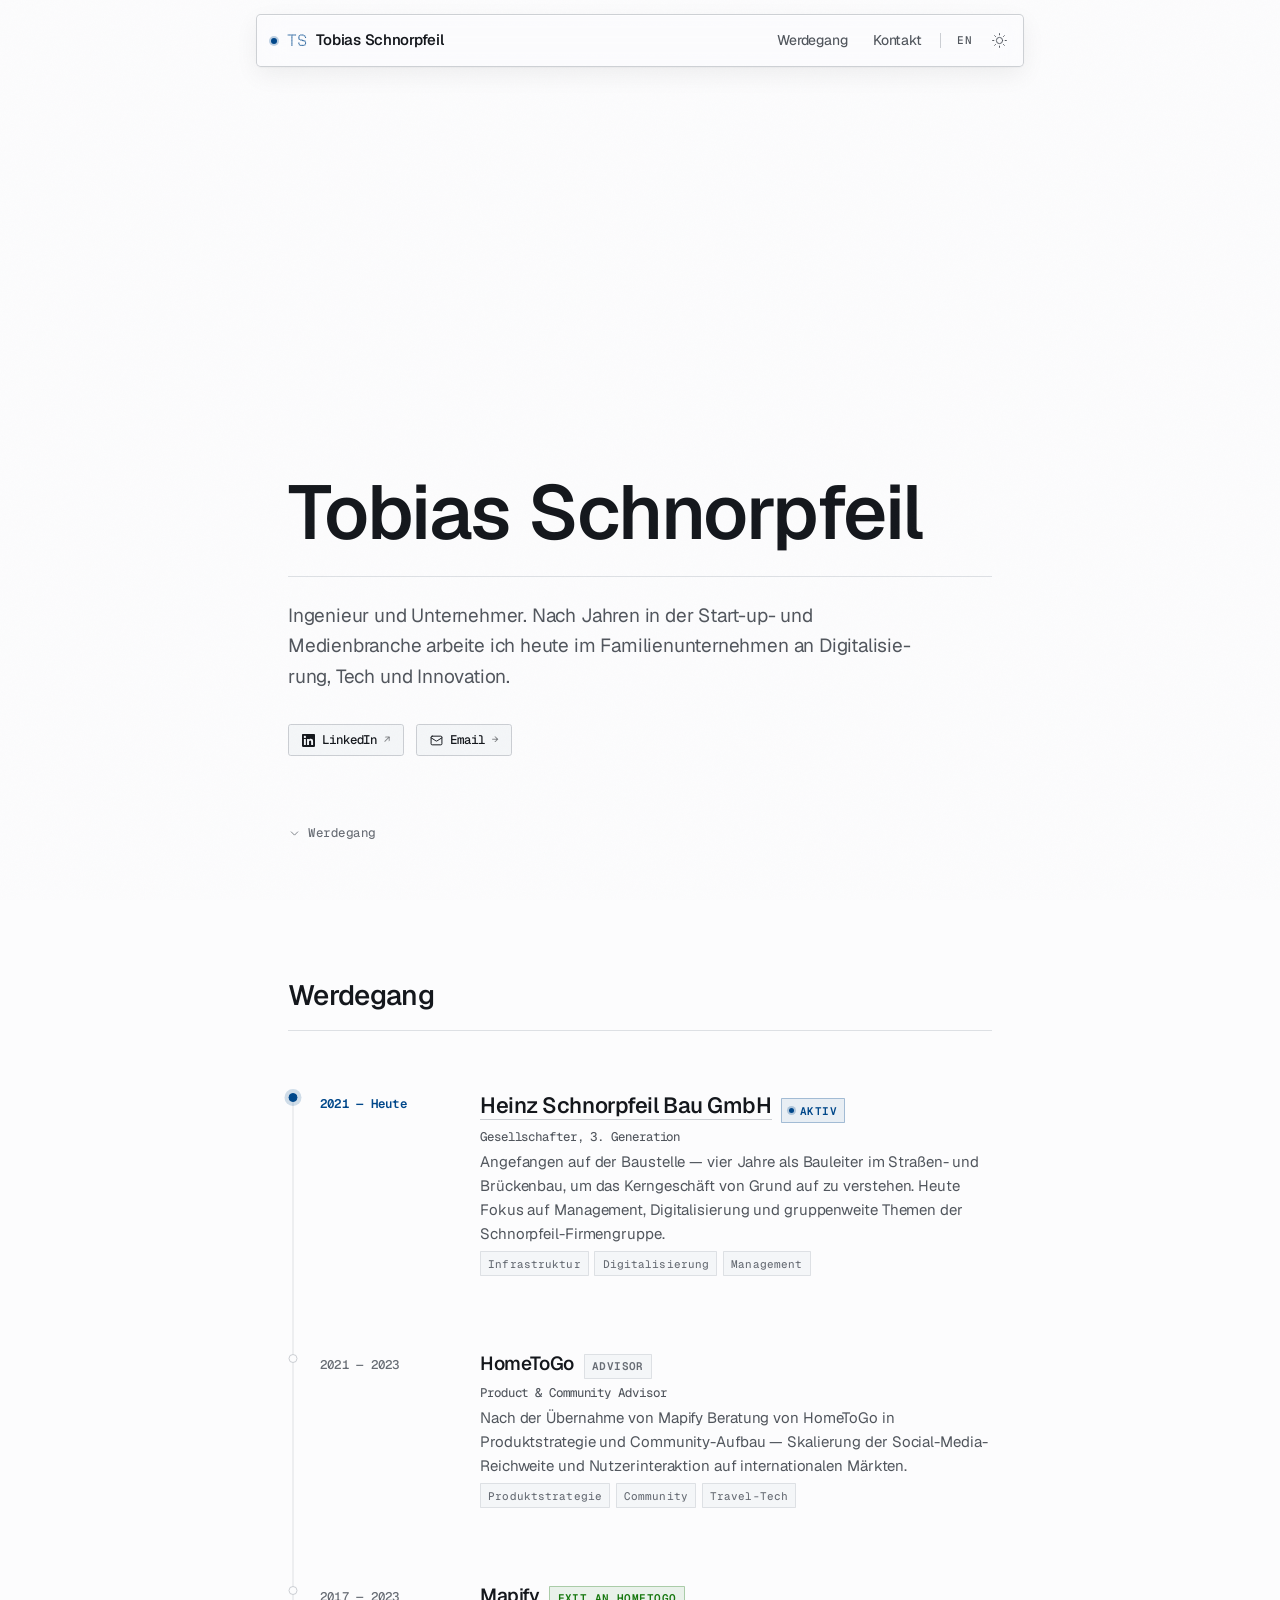
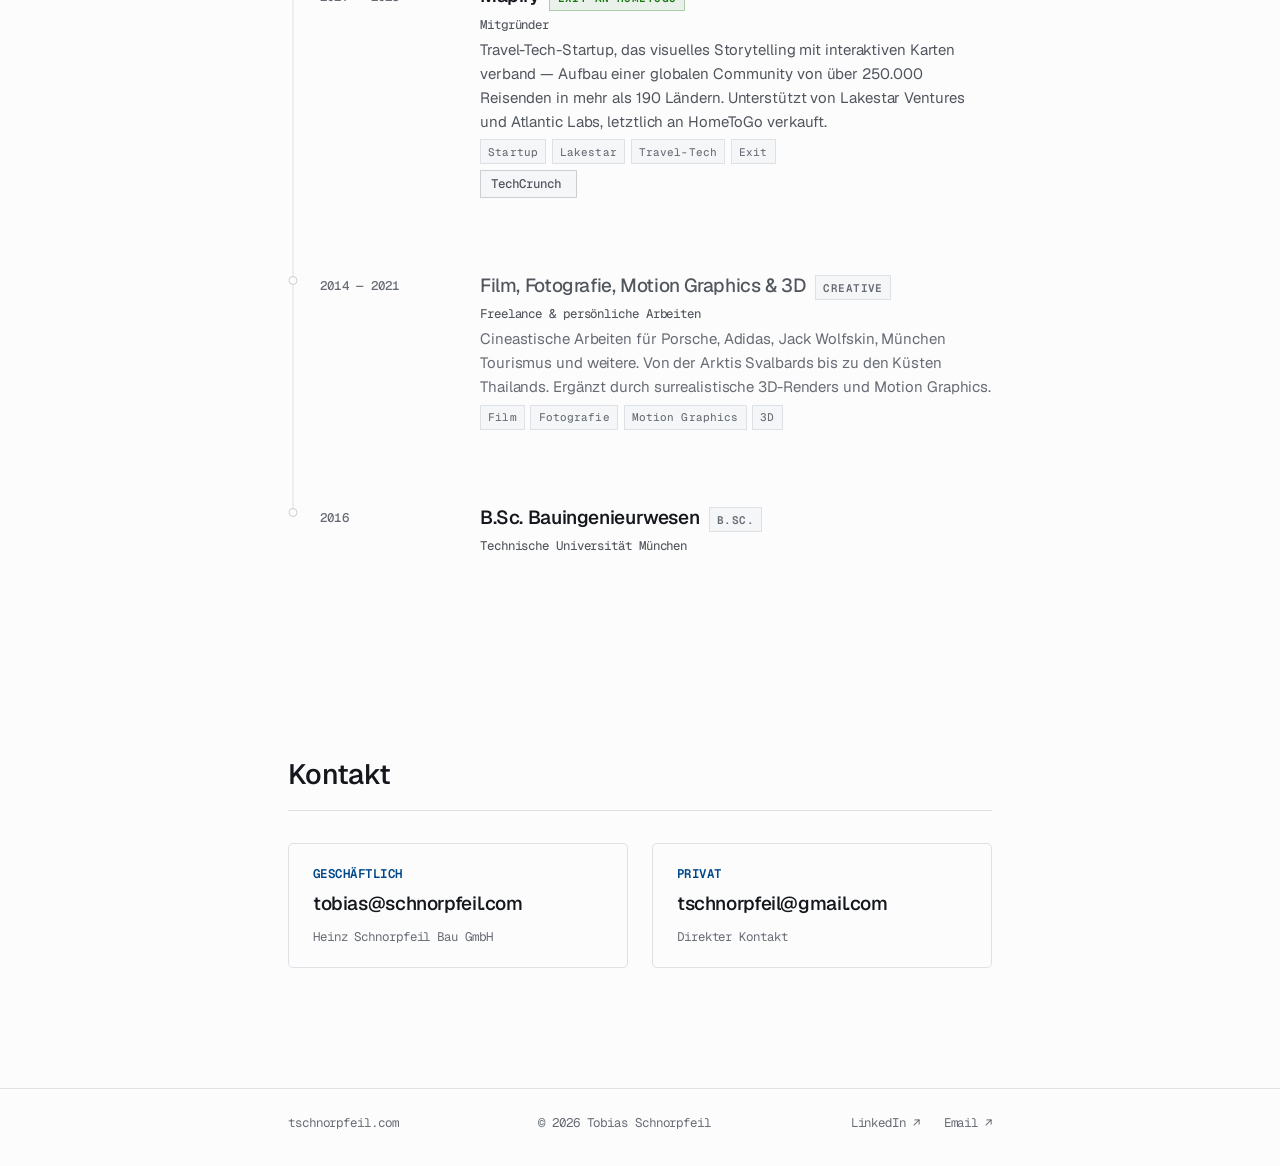
==== commit 59417f5d: "refactor: replace timeline cards with connected vertical axis & remove coordinate gimmick - Remove '" ====
--- a/index.html
+++ b/index.html
@@ -673,27 +673,6 @@
         }
         .anim .hero-desc { opacity: 0; animation: up 0.7s var(--ease-out) 1.3s forwards; }
 
-        .hero-spec {
-            font-family: var(--font-mono);
-            font-size: var(--text-xs);
-            color: var(--ink-3);
-            letter-spacing: 0.04em;
-            margin-bottom: var(--space-xs);
-            display: flex;
-            align-items: center;
-            gap: 0.45rem;
-            flex-wrap: wrap;
-            line-height: 1.5;
-        }
-        .anim .hero-spec { opacity: 0; animation: up 0.6s var(--ease-out) 0.9s forwards; }
-        .spec-tag {
-            color: var(--accent);
-            font-weight: 600;
-            white-space: nowrap;
-            flex-shrink: 0;
-        }
-        [data-theme="dark"] .spec-tag { color: var(--accent-bright); }
-
         .hero-social {
             display: flex;
             gap: var(--space-xs);
@@ -815,48 +794,62 @@
         [data-theme="dark"] .rchar.is-ghost { color: var(--accent-bright); }
 
         /* ------------------------------------------
-           Journey — PRIME Instrument Panels
+           Journey — Connected Timeline
            ------------------------------------------ */
         .journey {
-            display: flex;
-            flex-direction: column;
-            gap: var(--space-md);
+            position: relative;
+            padding-left: 2rem;
         }
 
         .entry {
             position: relative;
-            display: flex;
-            flex-direction: column;
-            gap: 0.45rem;
-            padding: 1.25rem 1.5rem;
-            border: 1px solid var(--rule);
-            border-radius: var(--radius-card);
+            display: grid;
+            grid-template-columns: 8rem 1fr;
+            gap: var(--space-lg);
+            padding: var(--space-md) 0 var(--space-xl);
+        }
+
+        /* Continuous vertical timeline connector line */
+        .entry:not(:last-child)::before {
+            content: '';
+            position: absolute;
+            left: calc(4.5px - 2rem);
+            top: calc(var(--space-md) + 0.65rem);
+            height: calc(100% - 0.2rem);
+            width: 1px;
+            background: var(--rule);
+            transform: translateX(-50%);
+        }
+
+        /* Timeline node */
+        .entry::after {
+            content: '';
+            position: absolute;
+            left: calc(4.5px - 2rem);
+            top: calc(var(--space-md) + 0.65rem - 4.5px);
+            width: 9px;
+            height: 9px;
+            border-radius: 50%;
             background: var(--paper);
-            transition: border-color var(--dur-short) var(--ease-out), box-shadow var(--dur-short) var(--ease-out), transform var(--dur-short) var(--ease-out);
-        }
-
-        .entry:hover {
-            border-color: var(--rule-2);
-            box-shadow: 0 4px 16px oklch(0% 0 0 / 0.04);
-        }
-
-        .entry--now {
-            border-left: 3px solid var(--accent);
-            background: color-mix(in oklch, var(--paper) 98%, var(--accent) 2%);
-        }
-
-        [data-theme="dark"] .entry--now {
-            border-left-color: var(--accent-bright);
-            background: color-mix(in oklch, var(--paper) 95%, var(--accent-bright) 5%);
-        }
-
-        .entry-header {
-            display: flex;
-            justify-content: space-between;
-            align-items: center;
-            flex-wrap: wrap;
-            gap: var(--space-xs);
-            margin-bottom: 0.15rem;
+            border: 1.5px solid var(--rule-2);
+            transform: translateX(-50%);
+            transition: all var(--dur-short) var(--ease-out);
+        }
+
+        .entry--now::after {
+            background: var(--accent);
+            border-color: var(--accent);
+            box-shadow: 0 0 0 4px color-mix(in oklch, var(--accent) 18%, transparent);
+        }
+
+        [data-theme="dark"] .entry--now::after {
+            background: var(--accent-bright);
+            border-color: var(--accent-bright);
+            box-shadow: 0 0 0 4px color-mix(in oklch, var(--accent-bright) 22%, transparent);
+        }
+
+        .entry-time-col {
+            padding-top: 0.15rem;
         }
 
         .entry-time {
@@ -866,23 +859,23 @@
             color: var(--ink-3);
             letter-spacing: 0.02em;
             font-variant-numeric: tabular-nums;
-            background: var(--paper-2);
-            padding: 0.15rem 0.5rem;
-            border-radius: var(--radius-sm);
-            border: 1px solid var(--rule);
         }
 
         .entry--now .entry-time {
             color: var(--accent);
-            border-color: color-mix(in oklch, var(--accent) 30%, transparent);
-            background: color-mix(in oklch, var(--accent) 6%, transparent);
             font-weight: 600;
         }
 
         [data-theme="dark"] .entry--now .entry-time {
             color: var(--accent-bright);
-            border-color: color-mix(in oklch, var(--accent-bright) 35%, transparent);
-            background: color-mix(in oklch, var(--accent-bright) 10%, transparent);
+        }
+
+        .entry-head-row {
+            display: flex;
+            align-items: baseline;
+            flex-wrap: wrap;
+            gap: 0.6rem;
+            margin-bottom: 0.2rem;
         }
 
         .entry-badge {
@@ -1216,8 +1209,24 @@
 
             .hero { padding-bottom: 12svh; }
 
+            .journey {
+                padding-left: 1.5rem;
+            }
             .entry {
-                padding: 1rem 1.15rem;
+                grid-template-columns: 1fr;
+                gap: 0.25rem;
+                padding: var(--space-sm) 0 var(--space-lg);
+            }
+            .entry:not(:last-child)::before {
+                left: calc(4.5px - 1.5rem);
+                top: calc(var(--space-sm) + 0.5rem);
+            }
+            .entry::after {
+                left: calc(4.5px - 1.5rem);
+                top: calc(var(--space-sm) + 0.5rem - 4.5px);
+            }
+            .entry-time-col {
+                margin-bottom: 0.15rem;
             }
 
             .contact-grid { grid-template-columns: 1fr; }
@@ -1266,7 +1275,6 @@
     <section class="hero" tabindex="-1">
         <div class="wrap">
             <div class="hero-inner">
-                <p class="hero-spec"><span class="spec-tag">SYS //</span> <span>50°19'N 7°10'E · CIVIL ENGINEERING &amp; DIGITAL INNOVATION</span></p>
                 <h1 class="hero-title">
                     <span class="hero-word"><span class="hero-char">T</span><span class="hero-char">o</span><span class="hero-char">b</span><span class="hero-char">i</span><span class="hero-char">a</span><span class="hero-char">s</span></span> <span class="hero-word"><span class="hero-char">S</span><span class="hero-char">c</span><span class="hero-char">h</span><span class="hero-char">n</span><span class="hero-char">o</span><span class="hero-char">r</span><span class="hero-char">p</span><span class="hero-char">f</span><span class="hero-char">e</span><span class="hero-char">i</span><span class="hero-char">l</span></span>
                 </h1>
@@ -1305,12 +1313,14 @@
             <div class="journey">
 
                 <div class="entry entry--now">
-                    <div class="entry-header">
+                    <div class="entry-time-col">
                         <span class="entry-time">2021 — Heute</span>
-                        <span class="entry-badge badge--active"><span class="badge-pulse-dot" aria-hidden="true"></span> Aktiv</span>
                     </div>
-                    <div>
-                        <p class="entry-title"><a href="https://www.schnorpfeil.com" target="_blank" rel="noopener">Heinz Schnorpfeil Bau GmbH</a></p>
+                    <div class="entry-body">
+                        <div class="entry-head-row">
+                            <p class="entry-title"><a href="https://www.schnorpfeil.com" target="_blank" rel="noopener">Heinz Schnorpfeil Bau GmbH</a></p>
+                            <span class="entry-badge badge--active"><span class="badge-pulse-dot" aria-hidden="true"></span> Aktiv</span>
+                        </div>
                         <p class="entry-sub">Gesellschafter, 3. Generation</p>
                         <p class="entry-desc">
                             Angefangen auf der Baustelle — vier Jahre als Bauleiter im Straßen- und Brückenbau, um das Kerngeschäft von Grund auf zu verstehen. Heute Fokus auf Management, Di&shy;gi&shy;ta&shy;li&shy;sie&shy;rung und gruppenweite Themen der Schnorpfeil-Firmengruppe.
@@ -1324,12 +1334,14 @@
                 </div>
 
                 <div class="entry">
-                    <div class="entry-header">
+                    <div class="entry-time-col">
                         <span class="entry-time">2021 — 2023</span>
-                        <span class="entry-badge">Advisor</span>
                     </div>
-                    <div>
-                        <p class="entry-title">HomeToGo</p>
+                    <div class="entry-body">
+                        <div class="entry-head-row">
+                            <p class="entry-title">HomeToGo</p>
+                            <span class="entry-badge">Advisor</span>
+                        </div>
                         <p class="entry-sub">Product &amp; Community Advisor</p>
                         <p class="entry-desc">
                             Nach der Übernahme von Mapify Beratung von HomeToGo in Produktstrategie und Community-Aufbau — Skalierung der Social-Media-Reichweite und Nutzerinteraktion auf internationalen Märkten.
@@ -1343,12 +1355,14 @@
                 </div>
 
                 <div class="entry">
-                    <div class="entry-header">
+                    <div class="entry-time-col">
                         <span class="entry-time">2017 — 2023</span>
-                        <span class="entry-badge badge--exit">Exit an HomeToGo</span>
                     </div>
-                    <div>
-                        <p class="entry-title">Mapify</p>
+                    <div class="entry-body">
+                        <div class="entry-head-row">
+                            <p class="entry-title">Mapify</p>
+                            <span class="entry-badge badge--exit">Exit an HomeToGo</span>
+                        </div>
                         <p class="entry-sub">Mitgründer</p>
                         <p class="entry-desc">
                             Travel-Tech-Startup, das visuelles Storytelling mit interaktiven Karten verband — Aufbau einer globalen Community von über 250.000 Reisenden in mehr als 190 Ländern. Unterstützt von Lakestar Ventures und Atlantic Labs, letztlich an HomeToGo verkauft.
@@ -1366,12 +1380,14 @@
                 </div>
 
                 <div class="entry entry--muted">
-                    <div class="entry-header">
+                    <div class="entry-time-col">
                         <span class="entry-time">2014 — 2021</span>
-                        <span class="entry-badge">Creative</span>
                     </div>
-                    <div>
-                        <p class="entry-title">Film, Fotografie, Motion Graphics &amp; 3D</p>
+                    <div class="entry-body">
+                        <div class="entry-head-row">
+                            <p class="entry-title">Film, Fotografie, Motion Graphics &amp; 3D</p>
+                            <span class="entry-badge">Creative</span>
+                        </div>
                         <p class="entry-sub">Freelance &amp; persönliche Arbeiten</p>
                         <p class="entry-desc">
                             Cineastische Arbeiten für Porsche, Adidas, Jack Wolfskin, München Tourismus und weitere. Von der Arktis Svalbards bis zu den Küsten Thailands. Ergänzt durch surrealistische 3D-Renders und Motion Graphics.
@@ -1386,12 +1402,14 @@
                 </div>
 
                 <div class="entry">
-                    <div class="entry-header">
+                    <div class="entry-time-col">
                         <span class="entry-time">2016</span>
-                        <span class="entry-badge">B.Sc.</span>
                     </div>
-                    <div>
-                        <p class="entry-title">B.Sc. Bau&shy;in&shy;ge&shy;nieur&shy;we&shy;sen</p>
+                    <div class="entry-body">
+                        <div class="entry-head-row">
+                            <p class="entry-title">B.Sc. Bau&shy;in&shy;ge&shy;nieur&shy;we&shy;sen</p>
+                            <span class="entry-badge">B.Sc.</span>
+                        </div>
                         <p class="entry-sub">Technische Universität München</p>
                     </div>
                 </div>
@@ -1408,12 +1426,12 @@
             </div>
             <div class="contact-grid">
                 <div class="contact-card">
-                    <span class="contact-label">SYS // GESCHÄFTLICH</span>
+                    <span class="contact-label">Geschäftlich</span>
                     <a href="mailto:tobias@schnorpfeil.com" class="contact-email">tobias@schnorpfeil.com</a>
                     <span class="contact-note">Heinz Schnorpfeil Bau GmbH</span>
                 </div>
                 <div class="contact-card">
-                    <span class="contact-label">SYS // PRIVAT</span>
+                    <span class="contact-label">Privat</span>
                     <a href="mailto:tschnorpfeil@gmail.com" class="contact-email">tschnorpfeil@gmail.com</a>
                     <span class="contact-note">Direkter Kontakt</span>
                 </div>
@@ -1422,11 +1440,11 @@
     </section>
     </main>
 
-    <!-- FOOTER — PRIME Status Bar -->
+    <!-- FOOTER -->
     <footer class="footer">
         <div class="wrap">
             <div class="footer-inner">
-                <span class="footer-sys">SYS // 50°19'N 7°10'E · TSCHNORPFEIL.COM</span>
+                <span class="footer-sys">tschnorpfeil.com</span>
                 <span>© 2026 Tobias Schnorpfeil</span>
                 <div class="footer-links">
                     <a href="https://www.linkedin.com/in/tobias-schnorpfeil-ab95178a/" target="_blank" rel="me noopener">LinkedIn ↗</a>
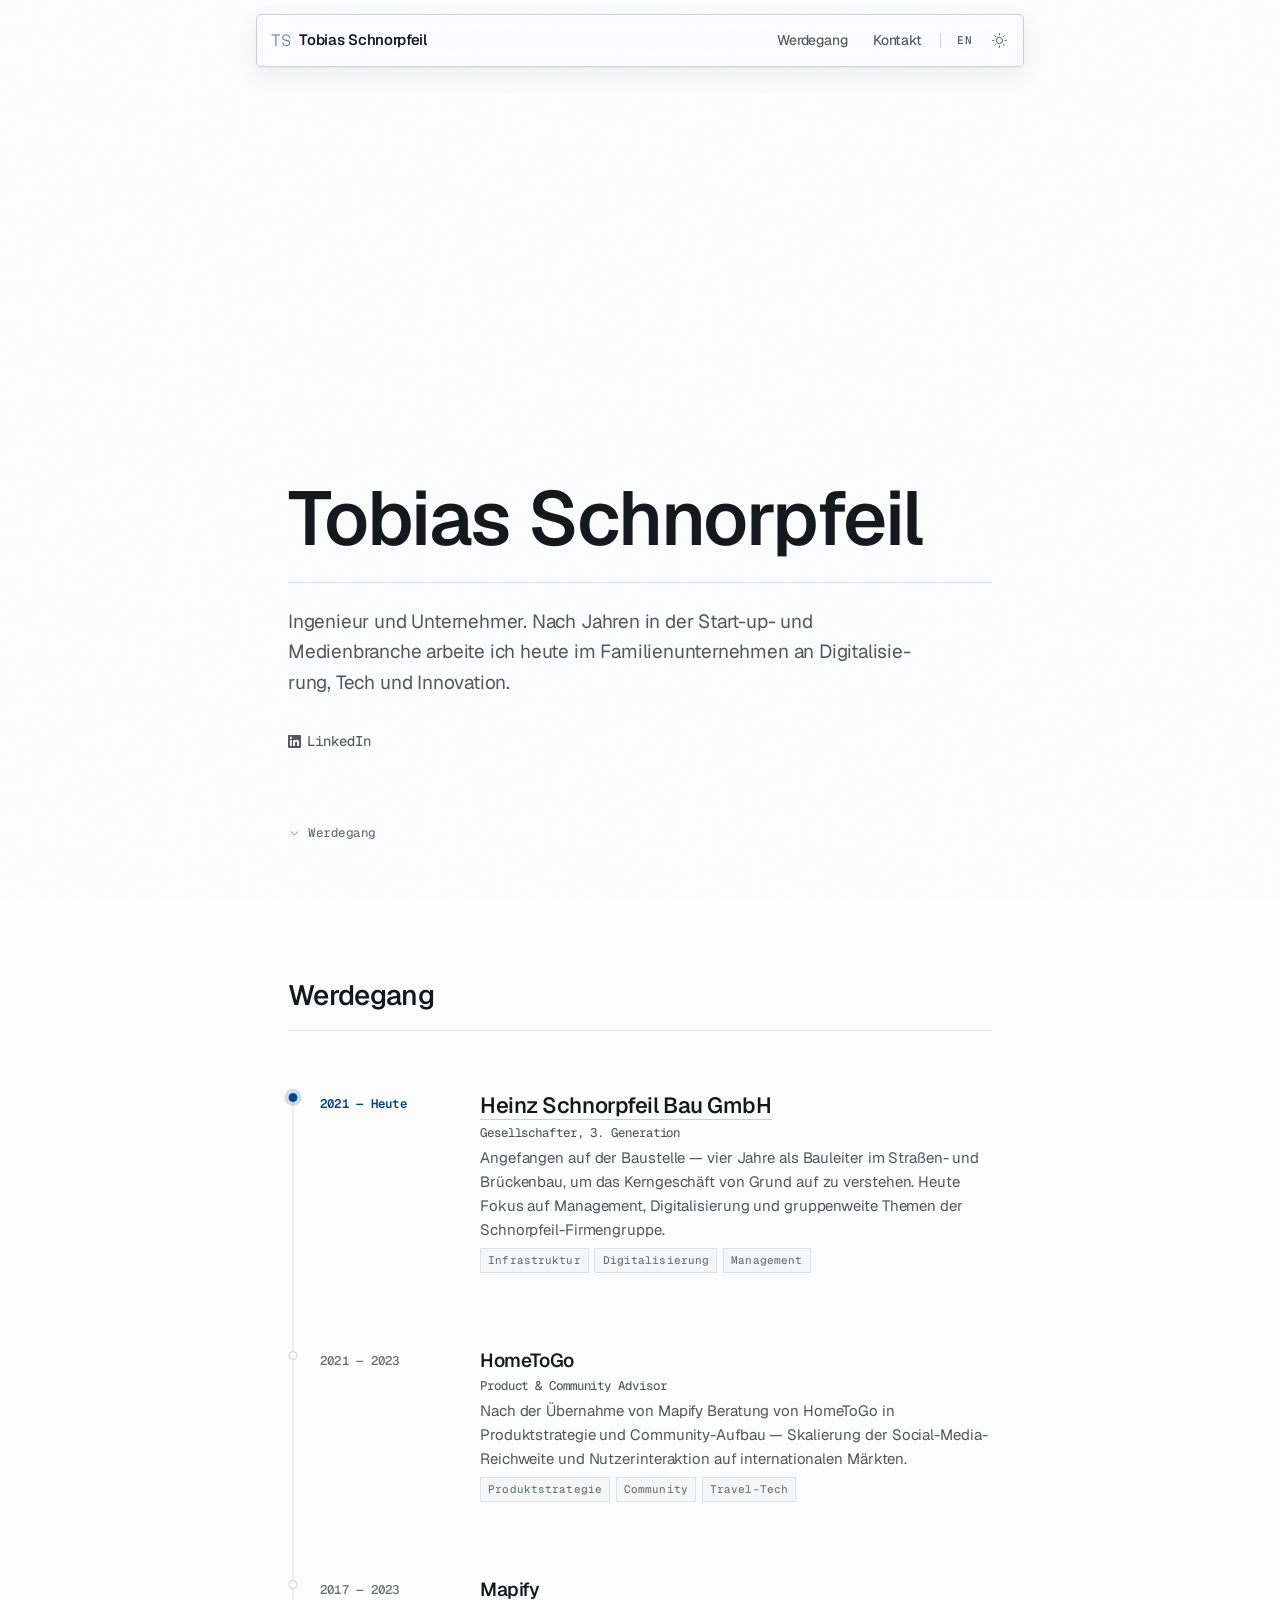
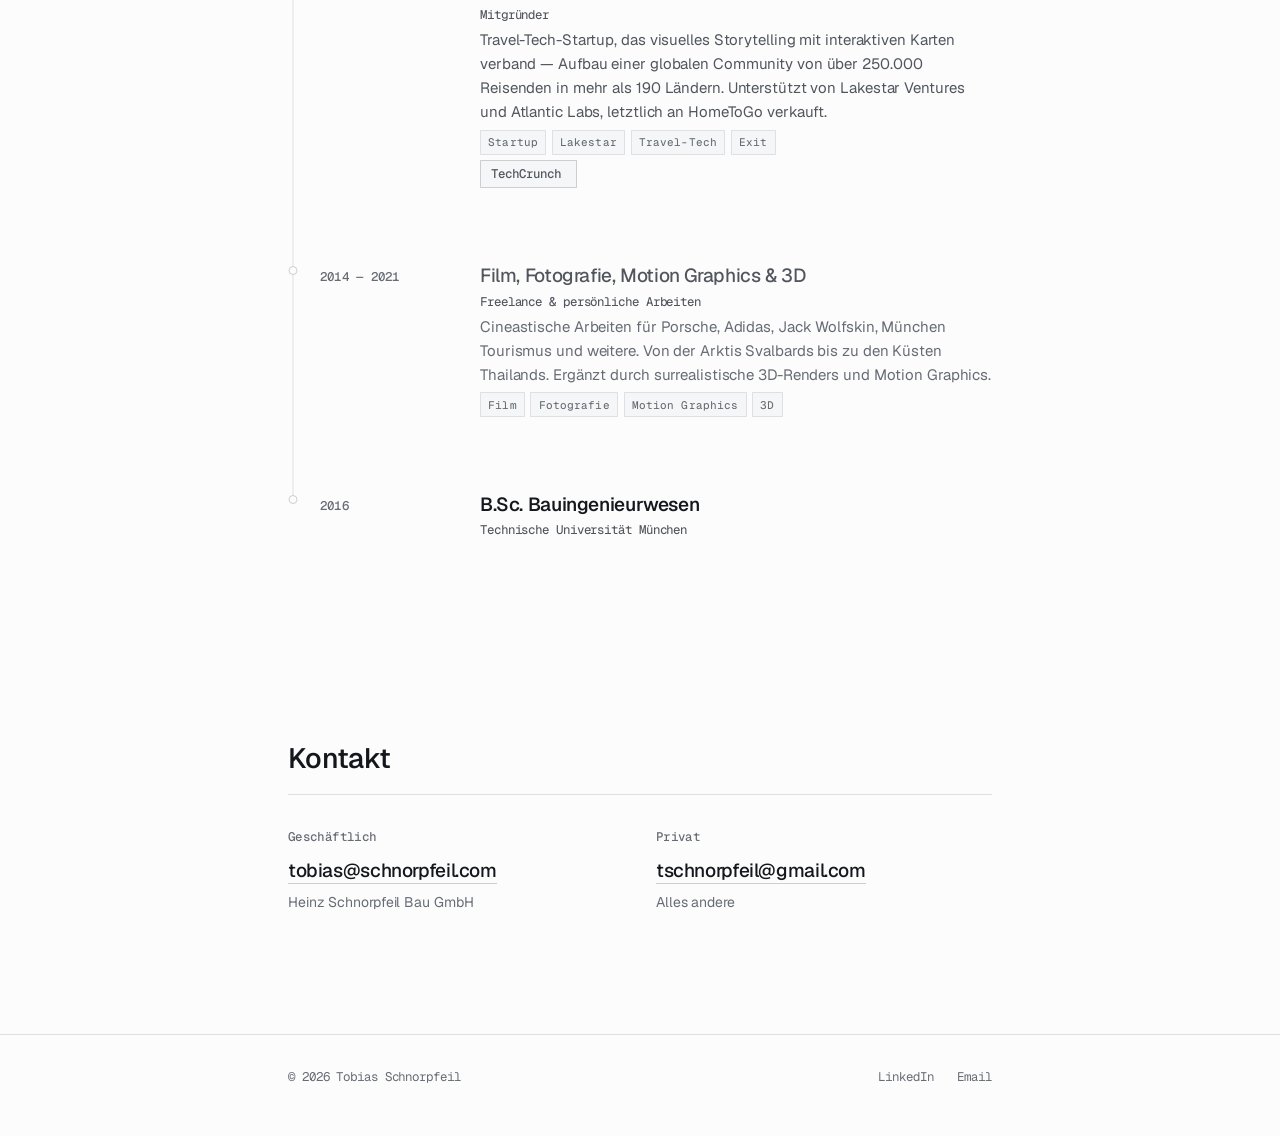
==== commit d0ca6410: "refactor: humanize copy and remove AI-slop badges and microcopy" ====
--- a/index.html
+++ b/index.html
@@ -487,20 +487,6 @@
                 box-shadow var(--dur-short) var(--ease-out);
         }
 
-        .status-pulse {
-            width: 6px;
-            height: 6px;
-            border-radius: 50%;
-            background: var(--accent);
-            box-shadow: 0 0 0 2px color-mix(in oklch, var(--accent) 25%, transparent);
-            display: inline-block;
-            flex-shrink: 0;
-            margin-right: 0.15rem;
-        }
-        [data-theme="dark"] .status-pulse {
-            background: var(--accent-bright);
-            box-shadow: 0 0 0 2px color-mix(in oklch, var(--accent-bright) 30%, transparent);
-        }
 
         .nav.scrolled {
             background: var(--glass-bg-strong);
@@ -681,44 +667,27 @@
         }
         .anim .hero-social { opacity: 0; animation: up 0.7s var(--ease-out) 1.42s forwards; }
 
-        .prime-btn {
+        .social-link {
             display: inline-flex;
             align-items: center;
-            gap: 0.45rem;
-            height: 32px;
-            padding: 0 0.8rem;
-            border-radius: var(--radius-tight);
-            border: 1px solid var(--rule-2);
-            background: var(--paper-2);
+            gap: 0.4rem;
             font-family: var(--font-mono);
-            font-size: var(--text-xs);
-            font-weight: 500;
+            font-size: var(--text-sm);
+            font-weight: 450;
+            color: var(--ink-2);
+            padding-bottom: 2px;
+            border-bottom: 1px solid transparent;
+            transition: color var(--dur-micro) var(--ease-out), border-bottom-color var(--dur-micro) var(--ease-out);
+        }
+
+        .social-link:hover {
             color: var(--ink);
-            text-decoration: none;
-            transition: all var(--dur-short) var(--ease-out);
-        }
-        .prime-btn:hover {
-            background: var(--paper);
-            border-color: var(--accent-bright);
-            color: var(--accent);
-            transform: translateY(-1px);
-            box-shadow: 0 2px 8px color-mix(in oklch, var(--accent) 12%, transparent);
-        }
-        [data-theme="dark"] .prime-btn:hover {
-            color: var(--accent-bright);
-        }
-        .prime-btn svg {
+            border-bottom-color: var(--accent-bright);
+        }
+
+        .social-link svg {
             width: 13px;
             height: 13px;
-        }
-        .btn-arrow {
-            opacity: 0.5;
-            font-size: 0.85em;
-            transition: transform var(--dur-micro) var(--ease-out);
-        }
-        .prime-btn:hover .btn-arrow {
-            opacity: 1;
-            transform: translate(1px, -1px);
         }
 
         /* Scroll cue — left-aligned, fades in last, static after (no loop) */
@@ -870,61 +839,6 @@
             color: var(--accent-bright);
         }
 
-        .entry-head-row {
-            display: flex;
-            align-items: baseline;
-            flex-wrap: wrap;
-            gap: 0.6rem;
-            margin-bottom: 0.2rem;
-        }
-
-        .entry-badge {
-            font-family: var(--font-mono);
-            font-size: 0.6875rem;
-            font-weight: 600;
-            letter-spacing: 0.04em;
-            padding: 0.15rem 0.45rem;
-            border-radius: var(--radius-sm);
-            border: 1px solid var(--rule);
-            background: var(--paper-2);
-            color: var(--ink-3);
-            text-transform: uppercase;
-            display: inline-flex;
-            align-items: center;
-            gap: 0.35rem;
-        }
-
-        .badge--active {
-            color: var(--accent);
-            border-color: color-mix(in oklch, var(--accent) 30%, transparent);
-            background: color-mix(in oklch, var(--accent) 8%, transparent);
-        }
-
-        [data-theme="dark"] .badge--active {
-            color: var(--accent-bright);
-            border-color: color-mix(in oklch, var(--accent-bright) 35%, transparent);
-            background: color-mix(in oklch, var(--accent-bright) 12%, transparent);
-        }
-
-        .badge-pulse-dot {
-            width: 5px;
-            height: 5px;
-            border-radius: 50%;
-            background: currentColor;
-            box-shadow: 0 0 0 2px color-mix(in oklch, currentColor 25%, transparent);
-        }
-
-        .badge--exit {
-            color: oklch(50% 0.16 142);
-            border-color: oklch(50% 0.16 142 / 0.3);
-            background: oklch(50% 0.16 142 / 0.08);
-        }
-
-        [data-theme="dark"] .badge--exit {
-            color: oklch(75% 0.16 142);
-            border-color: oklch(75% 0.16 142 / 0.35);
-            background: oklch(75% 0.16 142 / 0.12);
-        }
 
         .entry-title {
             font-family: var(--font-display);
@@ -1029,75 +943,47 @@
         .contact-grid {
             display: grid;
             grid-template-columns: 1fr 1fr;
-            gap: var(--space-md);
-        }
-
-        @media (max-width: 640px) {
-            .contact-grid {
-                grid-template-columns: 1fr;
-            }
-        }
-
-        .contact-card {
-            padding: 1.25rem 1.5rem;
-            border: 1px solid var(--rule);
-            border-radius: var(--radius-card);
-            background: var(--paper);
-            display: flex;
-            flex-direction: column;
-            gap: 0.25rem;
-            transition: border-color var(--dur-short) var(--ease-out), transform var(--dur-short) var(--ease-out);
-        }
-
-        .contact-card:hover {
-            border-color: var(--accent-bright);
-            transform: translateY(-1px);
+            gap: var(--space-lg);
         }
 
         .contact-label {
             font-family: var(--font-mono);
             font-size: var(--text-xs);
-            font-weight: 600;
-            letter-spacing: 0.04em;
-            color: var(--accent);
-            text-transform: uppercase;
-        }
-
-        [data-theme="dark"] .contact-label {
-            color: var(--accent-bright);
+            font-weight: 500;
+            letter-spacing: 0.03em;
+            color: var(--ink-3);
+            margin-bottom: var(--space-2xs);
         }
 
         .contact-email {
             font-family: var(--font-display);
             font-size: var(--text-md);
-            font-weight: 530;
+            font-weight: 500;
             letter-spacing: -0.02em;
             color: var(--ink);
-            text-decoration: none;
-            display: inline-block;
-            transition: color var(--dur-micro) var(--ease-out);
+            border-bottom: 1px solid var(--rule-2);
+            transition: color var(--dur-micro) var(--ease-out), border-color var(--dur-micro) var(--ease-out);
         }
 
         .contact-email:hover {
             color: var(--accent);
-        }
-
-        [data-theme="dark"] .contact-email:hover {
-            color: var(--accent-bright);
-        }
+            border-bottom-color: var(--accent-bright);
+        }
+
+        [data-theme="dark"] .contact-email:hover { color: var(--accent-bright); }
 
         .contact-note {
-            font-family: var(--font-mono);
-            font-size: var(--text-xs);
+            font-size: var(--text-sm);
             color: var(--ink-3);
-            margin-top: 0.2rem;
+            margin-top: 0.3rem;
+            font-weight: 400;
         }
 
         /* ------------------------------------------
-           Footer — PRIME Status Bar
+           Footer
            ------------------------------------------ */
         .footer {
-            padding: var(--space-md) 0 var(--space-lg);
+            padding: var(--space-lg) 0 var(--space-xl);
             border-top: 1px solid var(--rule);
             margin-top: var(--space-xl);
         }
@@ -1110,10 +996,6 @@
             flex-wrap: wrap;
             font-family: var(--font-mono);
             font-size: var(--text-xs);
-            color: var(--ink-3);
-        }
-
-        .footer-sys {
             color: var(--ink-3);
         }
 
@@ -1247,9 +1129,9 @@
 
     <a href="#main" class="skip-link">Zum Inhalt springen</a>
 
-    <!-- NAV — N5 floating pill with PRIME status pulse -->
+    <!-- NAV -->
     <nav class="nav">
-        <a href="#main" class="nav-name"><span class="status-pulse" aria-hidden="true"></span><span class="monogram" aria-hidden="true">TS</span> Tobias Schnorpfeil</a>
+        <a href="#main" class="nav-name"><span class="monogram" aria-hidden="true">TS</span> Tobias Schnorpfeil</a>
         <div class="nav-right">
             <a href="#journey" class="nav-link">Werdegang</a>
             <a href="#contact" class="nav-link">Kontakt</a>
@@ -1283,15 +1165,9 @@
                     Ingenieur und Unternehmer. Nach Jahren in der Start-up- und Medienbranche arbeite ich heute im Fa&shy;mi&shy;li&shy;en&shy;un&shy;ter&shy;neh&shy;men an Di&shy;gi&shy;ta&shy;li&shy;sie&shy;rung, Tech und Innovation.
                 </p>
                 <div class="hero-social">
-                    <a href="https://www.linkedin.com/in/tobias-schnorpfeil-ab95178a/" target="_blank" rel="me noopener" class="prime-btn">
+                    <a href="https://www.linkedin.com/in/tobias-schnorpfeil-ab95178a/" target="_blank" rel="me noopener" class="social-link">
                         <svg viewBox="0 0 24 24" fill="currentColor" aria-hidden="true"><path d="M20.447 20.452h-3.554v-5.569c0-1.328-.027-3.037-1.852-3.037-1.853 0-2.136 1.445-2.136 2.939v5.667H9.351V9h3.414v1.561h.046c.477-.9 1.637-1.85 3.37-1.85 3.601 0 4.267 2.37 4.267 5.455v6.286zM5.337 7.433c-1.144 0-2.063-.926-2.063-2.065 0-1.138.92-2.063 2.063-2.063 1.14 0 2.064.925 2.064 2.063 0 1.139-.925 2.065-2.064 2.065zm1.782 13.019H3.555V9h3.564v11.452zM22.225 0H1.771C.792 0 0 .774 0 1.729v20.542C0 23.227.792 24 1.771 24h20.451C23.2 24 24 23.227 24 22.271V1.729C24 .774 23.2 0 22.222 0h.003z" /></svg>
-                        <span>LinkedIn</span>
-                        <span class="btn-arrow" aria-hidden="true">↗</span>
-                    </a>
-                    <a href="mailto:tobias@schnorpfeil.com" class="prime-btn">
-                        <svg viewBox="0 0 24 24" fill="none" stroke="currentColor" stroke-width="1.8" stroke-linecap="round" stroke-linejoin="round" aria-hidden="true"><rect width="20" height="16" x="2" y="4" rx="2"/><path d="m22 7-8.97 5.7a1.94 1.94 0 0 1-2.06 0L2 7"/></svg>
-                        <span>Email</span>
-                        <span class="btn-arrow" aria-hidden="true">→</span>
+                        LinkedIn
                     </a>
                 </div>
             </div>
@@ -1317,10 +1193,7 @@
                         <span class="entry-time">2021 — Heute</span>
                     </div>
                     <div class="entry-body">
-                        <div class="entry-head-row">
-                            <p class="entry-title"><a href="https://www.schnorpfeil.com" target="_blank" rel="noopener">Heinz Schnorpfeil Bau GmbH</a></p>
-                            <span class="entry-badge badge--active"><span class="badge-pulse-dot" aria-hidden="true"></span> Aktiv</span>
-                        </div>
+                        <p class="entry-title"><a href="https://www.schnorpfeil.com" target="_blank" rel="noopener">Heinz Schnorpfeil Bau GmbH</a></p>
                         <p class="entry-sub">Gesellschafter, 3. Generation</p>
                         <p class="entry-desc">
                             Angefangen auf der Baustelle — vier Jahre als Bauleiter im Straßen- und Brückenbau, um das Kerngeschäft von Grund auf zu verstehen. Heute Fokus auf Management, Di&shy;gi&shy;ta&shy;li&shy;sie&shy;rung und gruppenweite Themen der Schnorpfeil-Firmengruppe.
@@ -1338,10 +1211,7 @@
                         <span class="entry-time">2021 — 2023</span>
                     </div>
                     <div class="entry-body">
-                        <div class="entry-head-row">
-                            <p class="entry-title">HomeToGo</p>
-                            <span class="entry-badge">Advisor</span>
-                        </div>
+                        <p class="entry-title">HomeToGo</p>
                         <p class="entry-sub">Product &amp; Community Advisor</p>
                         <p class="entry-desc">
                             Nach der Übernahme von Mapify Beratung von HomeToGo in Produktstrategie und Community-Aufbau — Skalierung der Social-Media-Reichweite und Nutzerinteraktion auf internationalen Märkten.
@@ -1359,10 +1229,7 @@
                         <span class="entry-time">2017 — 2023</span>
                     </div>
                     <div class="entry-body">
-                        <div class="entry-head-row">
-                            <p class="entry-title">Mapify</p>
-                            <span class="entry-badge badge--exit">Exit an HomeToGo</span>
-                        </div>
+                        <p class="entry-title">Mapify</p>
                         <p class="entry-sub">Mitgründer</p>
                         <p class="entry-desc">
                             Travel-Tech-Startup, das visuelles Storytelling mit interaktiven Karten verband — Aufbau einer globalen Community von über 250.000 Reisenden in mehr als 190 Ländern. Unterstützt von Lakestar Ventures und Atlantic Labs, letztlich an HomeToGo verkauft.
@@ -1384,10 +1251,7 @@
                         <span class="entry-time">2014 — 2021</span>
                     </div>
                     <div class="entry-body">
-                        <div class="entry-head-row">
-                            <p class="entry-title">Film, Fotografie, Motion Graphics &amp; 3D</p>
-                            <span class="entry-badge">Creative</span>
-                        </div>
+                        <p class="entry-title">Film, Fotografie, Motion Graphics &amp; 3D</p>
                         <p class="entry-sub">Freelance &amp; persönliche Arbeiten</p>
                         <p class="entry-desc">
                             Cineastische Arbeiten für Porsche, Adidas, Jack Wolfskin, München Tourismus und weitere. Von der Arktis Svalbards bis zu den Küsten Thailands. Ergänzt durch surrealistische 3D-Renders und Motion Graphics.
@@ -1406,10 +1270,7 @@
                         <span class="entry-time">2016</span>
                     </div>
                     <div class="entry-body">
-                        <div class="entry-head-row">
-                            <p class="entry-title">B.Sc. Bau&shy;in&shy;ge&shy;nieur&shy;we&shy;sen</p>
-                            <span class="entry-badge">B.Sc.</span>
-                        </div>
+                        <p class="entry-title">B.Sc. Bau&shy;in&shy;ge&shy;nieur&shy;we&shy;sen</p>
                         <p class="entry-sub">Technische Universität München</p>
                     </div>
                 </div>
@@ -1425,15 +1286,15 @@
                 <h2 class="section-title">Kontakt</h2>
             </div>
             <div class="contact-grid">
-                <div class="contact-card">
-                    <span class="contact-label">Geschäftlich</span>
+                <div>
+                    <p class="contact-label">Geschäftlich</p>
                     <a href="mailto:tobias@schnorpfeil.com" class="contact-email">tobias@schnorpfeil.com</a>
-                    <span class="contact-note">Heinz Schnorpfeil Bau GmbH</span>
+                    <p class="contact-note">Heinz Schnorpfeil Bau GmbH</p>
                 </div>
-                <div class="contact-card">
-                    <span class="contact-label">Privat</span>
+                <div>
+                    <p class="contact-label">Privat</p>
                     <a href="mailto:tschnorpfeil@gmail.com" class="contact-email">tschnorpfeil@gmail.com</a>
-                    <span class="contact-note">Direkter Kontakt</span>
+                    <p class="contact-note">Alles andere</p>
                 </div>
             </div>
         </div>
@@ -1444,11 +1305,10 @@
     <footer class="footer">
         <div class="wrap">
             <div class="footer-inner">
-                <span class="footer-sys">tschnorpfeil.com</span>
                 <span>© 2026 Tobias Schnorpfeil</span>
                 <div class="footer-links">
-                    <a href="https://www.linkedin.com/in/tobias-schnorpfeil-ab95178a/" target="_blank" rel="me noopener">LinkedIn ↗</a>
-                    <a href="mailto:tobias@schnorpfeil.com">Email ↗</a>
+                    <a href="https://www.linkedin.com/in/tobias-schnorpfeil-ab95178a/" target="_blank" rel="me noopener">LinkedIn</a>
+                    <a href="mailto:tobias@schnorpfeil.com">Email</a>
                 </div>
             </div>
         </div>
